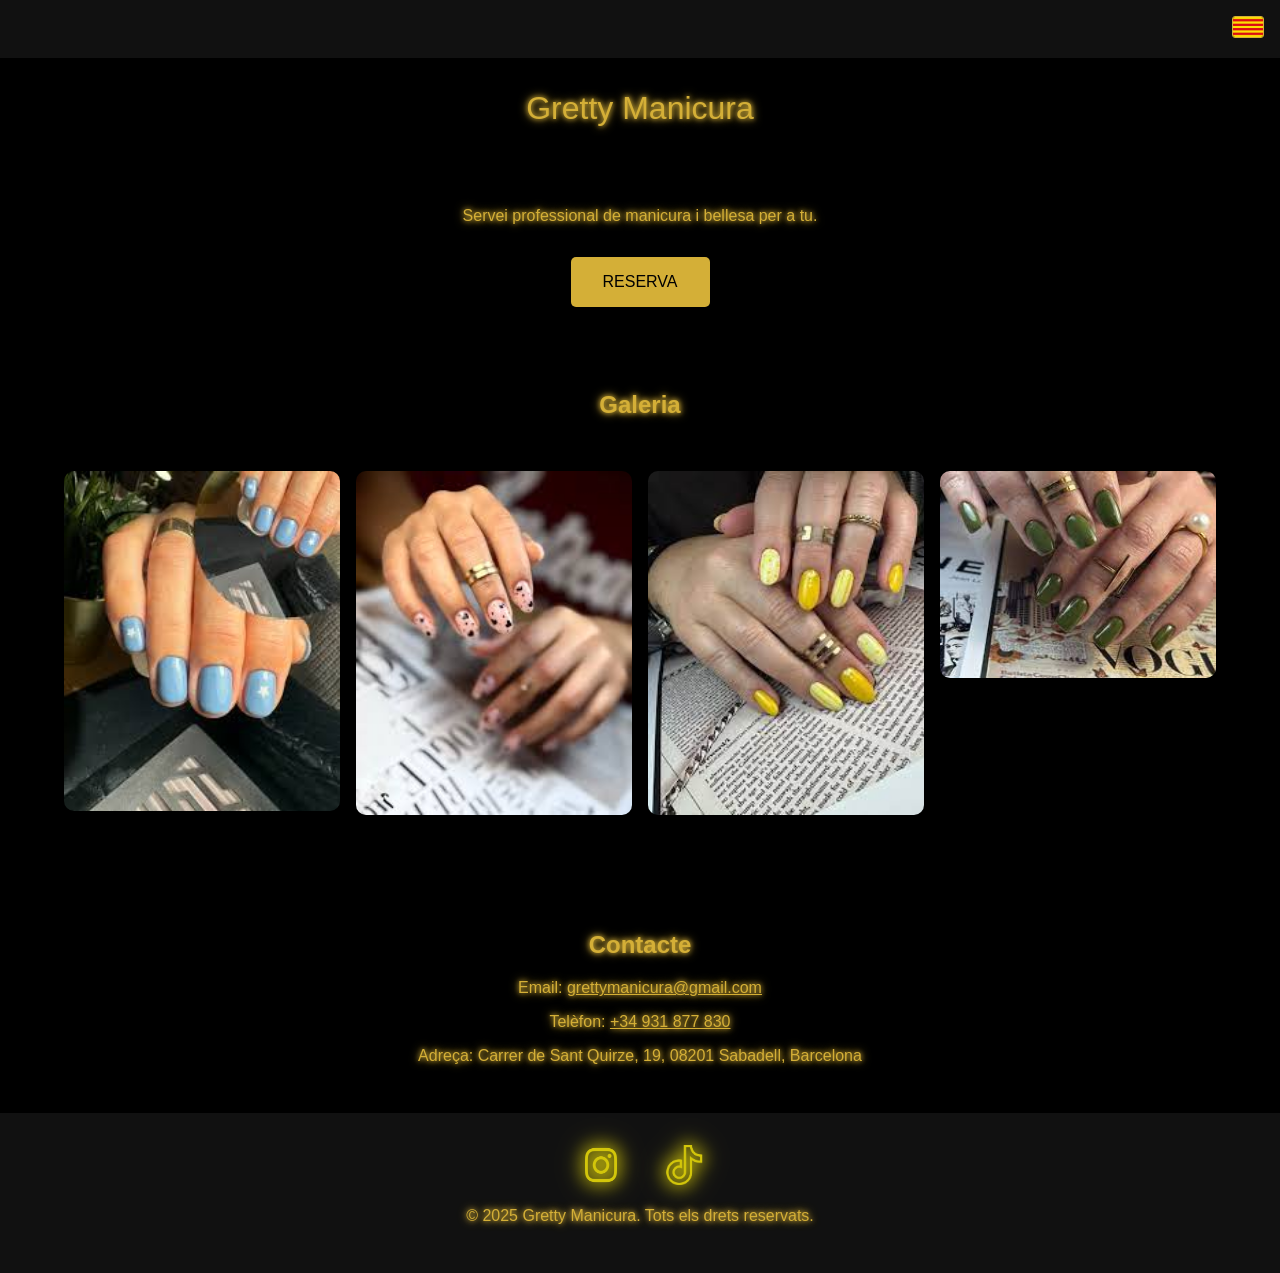
==== index.html @ 17878d83 "Update index.html" ====
<!DOCTYPE html>
<html lang="ca">
<head>
  <meta charset="UTF-8">
  <meta name="viewport" content="width=device-width, initial-scale=1.0">
  <title>Gretty Manicura</title>

  <meta property="og:title" content="Gretty Manicura">
  <meta property="og:description" content="Manicura profesional en Sabadell. Reserva tu cita online.">
  <meta property="og:image" content="https://grettymanicura.com/preview.jpg">
  <meta property="og:url" content="https://grettymanicura.com">
  <meta property="og:type" content="website">
  <meta property="og:image:type" content="image/jpg">
  <meta property="og:image:width" content="1200">
  <meta property="og:image:height" content="630">

  <meta name="twitter:card" content="summary_large_image">
  <meta name="twitter:title" content="Gretty Manicura">
  <meta name="twitter:description" content="Manicura profesional en Sabadell. Reserva tu cita online.">
  <meta name="twitter:image" content="https://grettymanicura.com/preview.jpg">

  <link rel="icon" type="image/png" href="favicon.png">
  <style>
    body {
      margin: 0;
      font-family: Arial, sans-serif;
      background-color: #000;
      color: #d4af37;
      text-shadow: 0 0 5px #d4af37, 0 0 10px #d4af37;
    }
    header {
      text-align: center;
      padding: 2rem;
      font-size: 2rem;
    }
    nav {
      display: flex;
      justify-content: flex-end;
      background-color: #111;
      padding: 1rem;
      position: relative;
    }
    .language-selector {
      position: relative;
      cursor: pointer;
    }
    .language-selector img {
      width: 30px;
      height: 20px;
      border: 1px solid #d4af37;
      border-radius: 3px;
    }
    .language-dropdown {
      display: none;
      position: absolute;
      top: 40px;
      right: 0;
      background-color: #222;
      border: 1px solid #d4af37;
      border-radius: 5px;
      z-index: 1000;
      padding: 0.5rem;
    }
    .language-dropdown img {
      width: 30px;
      height: 20px;
      margin: 0.2rem;
      cursor: pointer;
      border: 1px solid #d4af37;
      border-radius: 3px;
    }
    .section {
      text-align: center;
      padding: 2rem;
    }
    .btn {
      background-color: #d4af37;
      color: #000;
      border: none;
      padding: 1rem 2rem;
      font-size: 1rem;
      cursor: pointer;
      border-radius: 5px;
      margin-top: 1rem;
    }
    .gallery {
      display: grid;
      grid-template-columns: repeat(auto-fit, minmax(200px, 1fr));
      gap: 1rem;
      padding: 2rem;
    }
    .gallery img {
      width: 100%;
      border-radius: 10px;
    }
    footer {
      text-align: center;
      padding: 2rem;
      background-color: #111;
      color: #d4af37;
    }
    .socials a {
      margin: 0 1rem;
      text-decoration: none;
      font-size: 1.5rem;
    }

    .social-icon {
      width: 40px;
      height: 40px;
      filter:
        brightness(0) saturate(100%) invert(82%) sepia(53%) saturate(749%) hue-rotate(13deg) brightness(103%) contrast(92%);
      filter:drop-shadow(0 0 8px #d4af37) drop-shadow(0 0 10px #d4af37)
        brightness(0) saturate(70%) invert(68%) sepia(53%) saturate(749%) hue-rotate(13deg) brightness(103%) contrast(92%);
      transition: transform 0.2s;
    }
    .social-icon:hover {
      transform: scale(1.1);
    }
    .instagram-icon {
      width: 50px;
    }
  </style>
</head>
<body>
  <nav>
    <div class="language-selector" onclick="toggleDropdown()">
      <img src="cat.png" alt="Idioma">
      <div class="language-dropdown" id="dropdown">
        <img src="cat.png" alt="Català" onclick="setLanguage('ca')">
        <img src="https://flagcdn.com/w40/es.png" alt="Español" onclick="setLanguage('es')">
      </div>
    </div>
  </nav>

  <header id="title">Gretty Manicura</header>

  <section class="section">
    <p id="description">Servei professional de manicura i bellesa per a tu.</p>
    <button class="btn" id="bookButton" onclick="window.open('https://booksy.com/es-es/77517_gretty-manicura_salon-de-unas_49363_sabadell?hl=es-ES&gei=fT3AaNH7F_moxc8PpMDW6Ac&rwg_token=ACgRB3cQpDxxngiwhUIADlKmHCMiwlgmk4g17OBwSLMSFM_tgpriBc2vHq4og4N8RcekKIKPW1AYFT7N66kcR_R32OLjXhZCdw%3D%3D#ba_s=seo', '_blank')">RESERVA</button>
  </section>

  <section class="section">
    <h2 id="galleryTitle">Galeria</h2>
    <div class="gallery">
      <img src="foto1.png" alt="Foto 1">
      <img src="foto2.png" alt="Foto 2">
      <img src="foto3.png" alt="Foto 3">
      <img src="foto4.png" alt="Foto 4">
    </div>
  </section>

  <section class="section">
    <h2 id="contactTitle">Contacte</h2>
    <p>Email: <a href="mailto:grettymanicura@example.com" style="color:#d4af37">grettymanicura@gmail.com</a></p>
    <p id="phoneLabel">Telèfon: <a href="tel:+34931877830" style="color:#d4af37">+34 931 877 830</a></p>
    <p id="address">Adreça: Carrer de Sant Quirze, 19, 08201 Sabadell, Barcelona</p>
  </section>

  <footer>
    <div class="socials">
      <a href="https://www.instagram.com/grettymanicura" target="_blank">
        <img src="instagram-logo.png" alt="Instagram" class="social-icon instagram-icon">
      </a>
      <a href="https://www.tiktok.com/@grettymanicura2011" target="_blank">
        <img src="tiktok-logo.png" alt="TikTok" class="social-icon">
      </a>
    </div>
    <p>&copy; 2025 Gretty Manicura. Tots els drets reservats.</p>
  </footer>

  <script>
    function toggleDropdown() {
      const dropdown = document.getElementById('dropdown');
      dropdown.style.display = dropdown.style.display === 'block' ? 'none' : 'block';
    }

    function setLanguage(lang) {
      if (lang === 'es') {
        document.getElementById('title').innerText = 'Gretty Manicura';
        document.getElementById('description').innerText = 'Servicio profesional de manicura y belleza para ti.';
        document.getElementById('bookButton').innerText = 'RESERVA';
        document.getElementById('galleryTitle').innerText = 'Galería';
        document.getElementById('contactTitle').innerText = 'Contacto';
        document.getElementById('phoneLabel').innerHTML = 'Teléfono: <a href="tel:+34931877830" style="color:#d4af37">+34 931 877 830</a>';
        document.getElementById('address').innerText = 'Dirección: Carrer de Sant Quirze, 19, 08201 Sabadell, Barcelona';
      } else {
        document.getElementById('title').innerText = 'Gretty Manicura';
        document.getElementById('description').innerText = 'Servei professional de manicura i bellesa per a tu.';
        document.getElementById('bookButton').innerText = 'RESERVA';
        document.getElementById('galleryTitle').innerText = 'Galeria';
        document.getElementById('contactTitle').innerText = 'Contacte';
        document.getElementById('phoneLabel').innerHTML = 'Telèfon: <a href="tel:+34931877830" style="color:#d4af37">+34 931 877 830</a>';
        document.getElementById('address').innerText = 'Adreça: Carrer de Sant Quirze, 19, 08201 Sabadell, Barcelona';
      }

      document.getElementById('dropdown').style.display = 'none';
    }

    window.onclick = function(event) {
      if (!event.target.closest('.language-selector')) {
        document.getElementById('dropdown').style.display = 'none';
      }
    }
  </script>
</body>
</html>
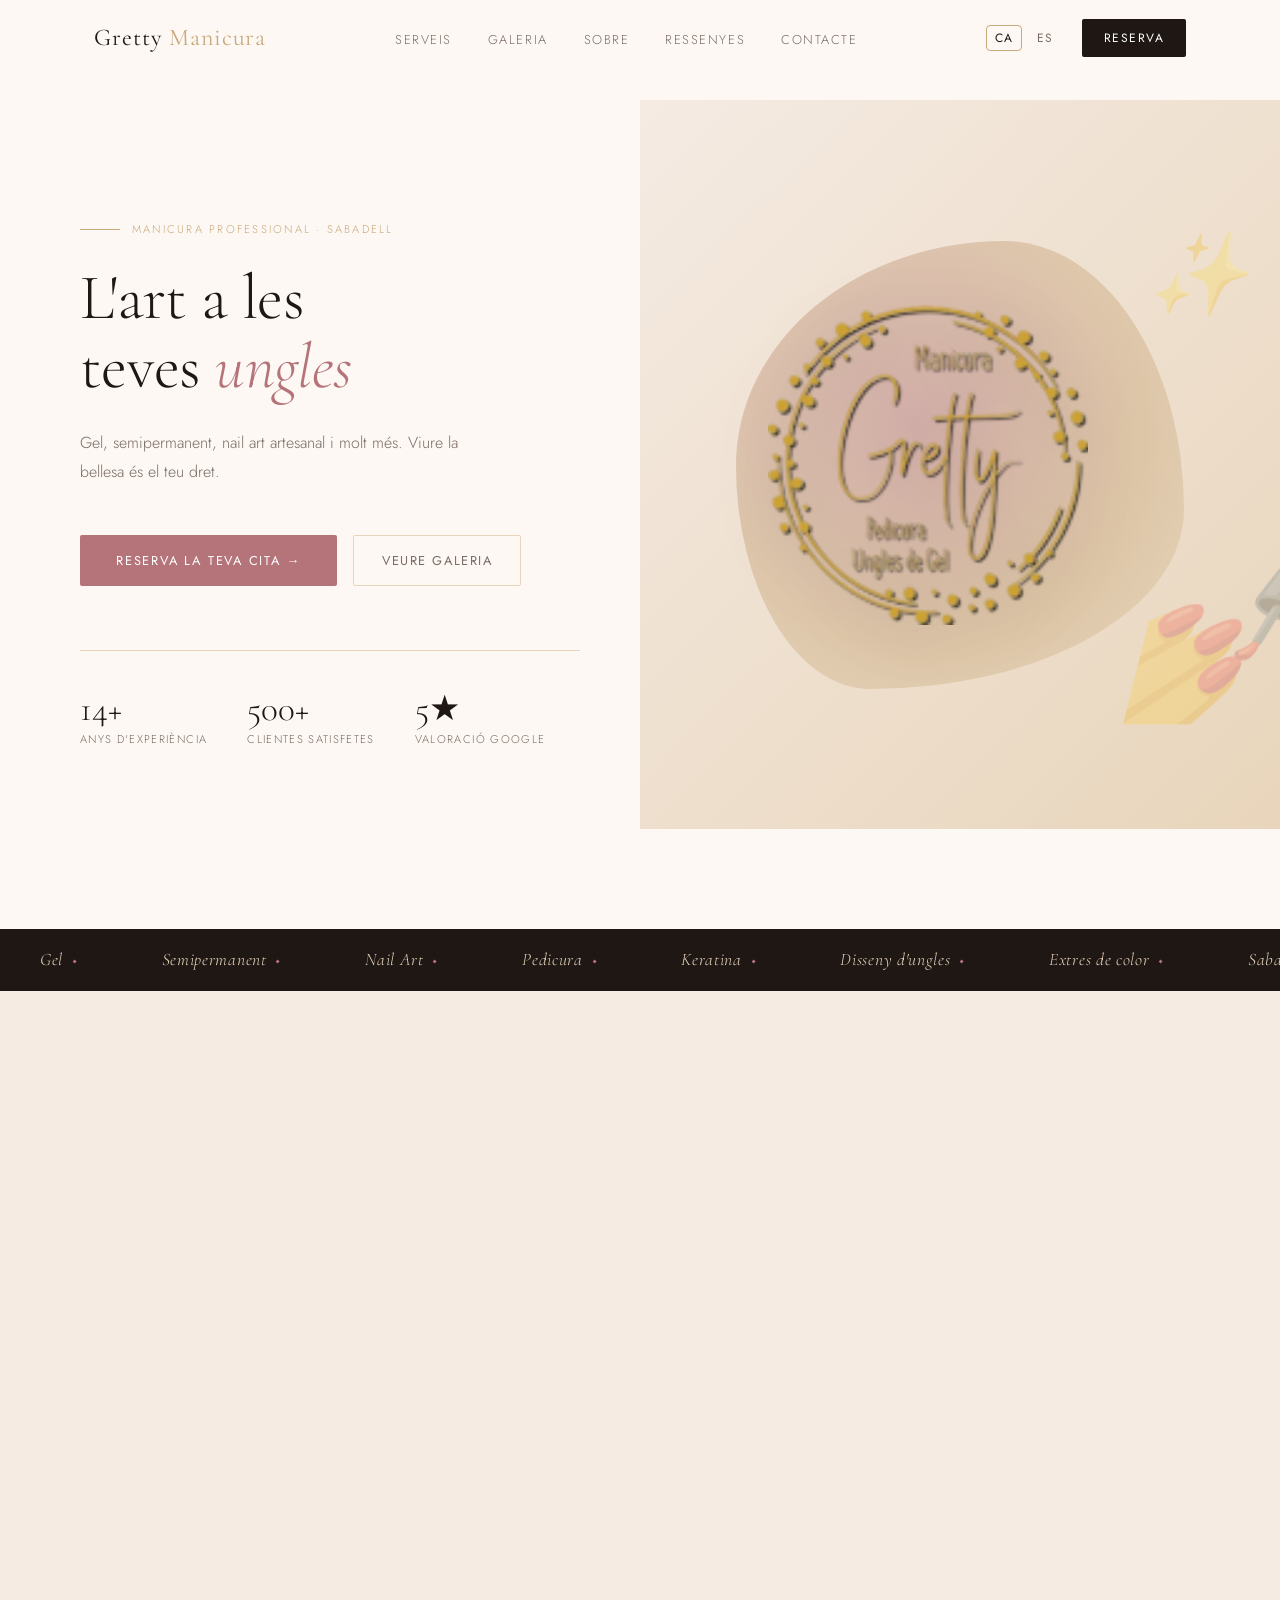
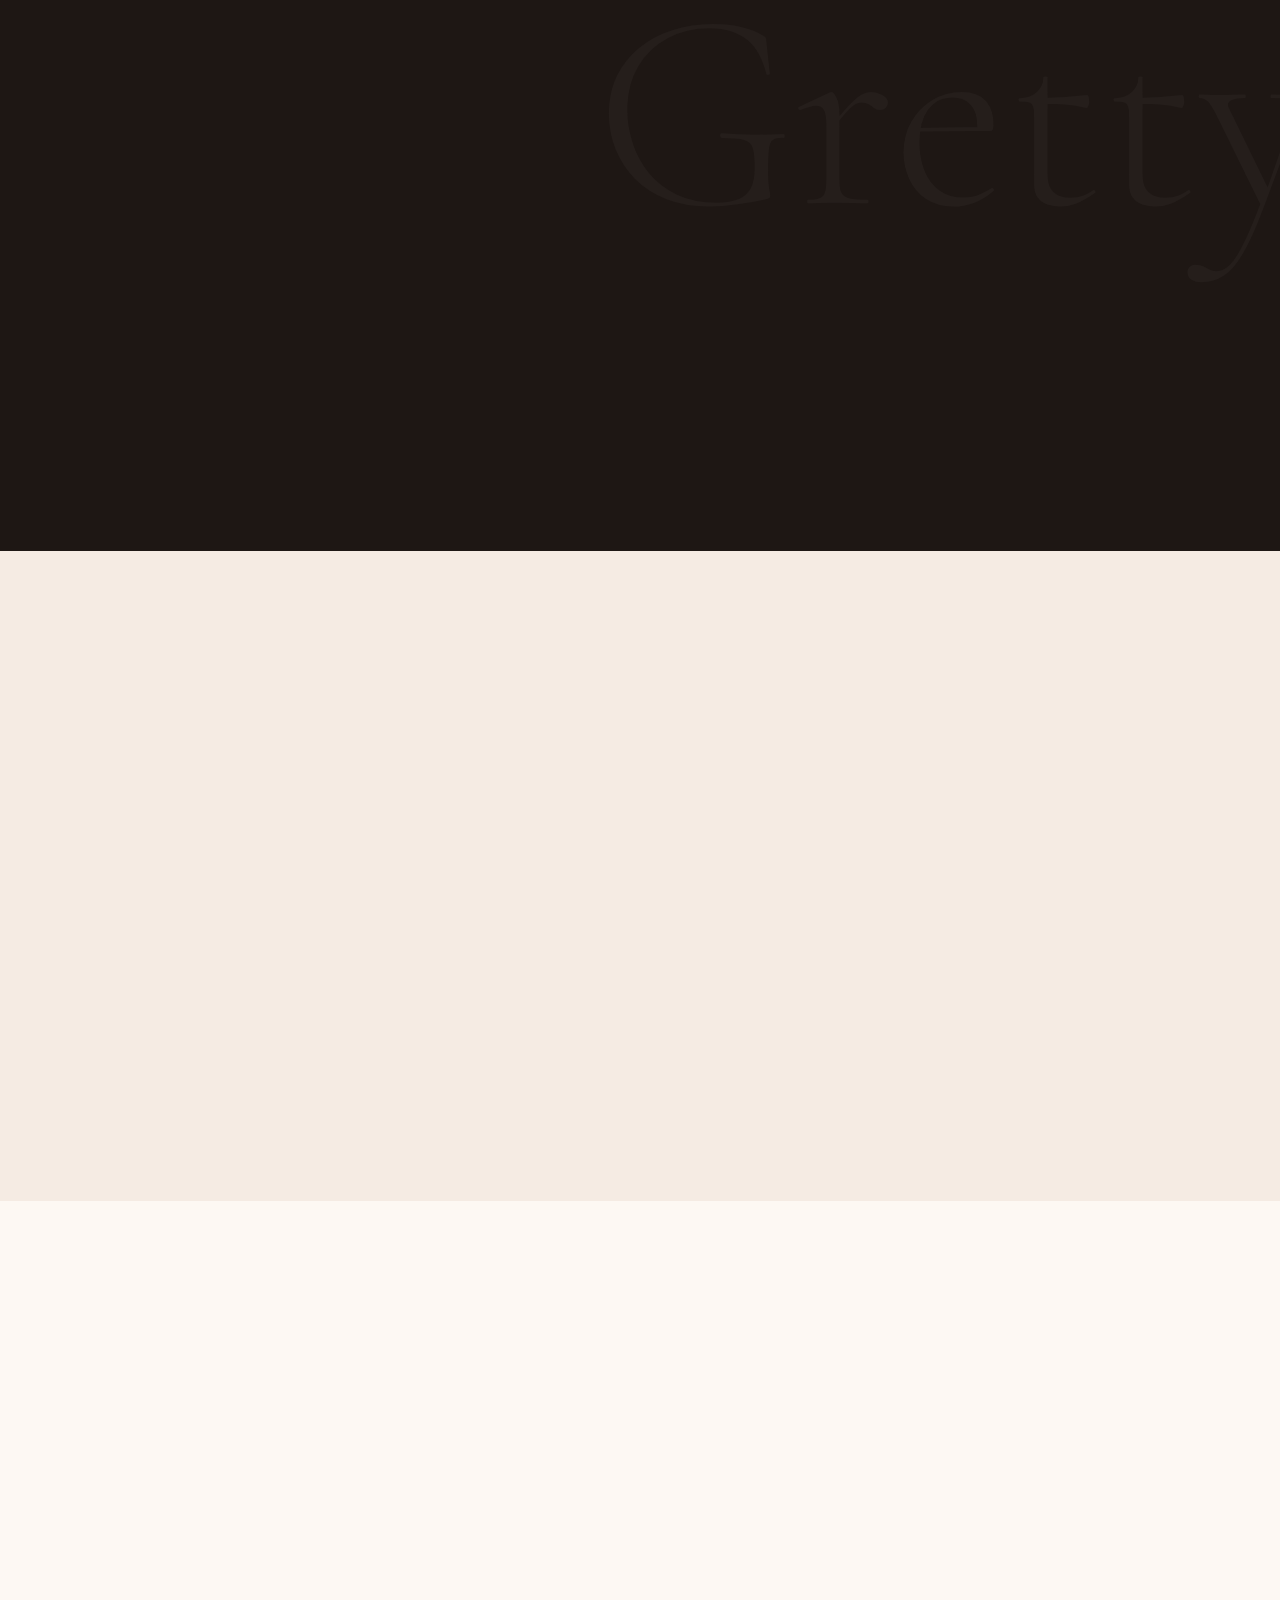
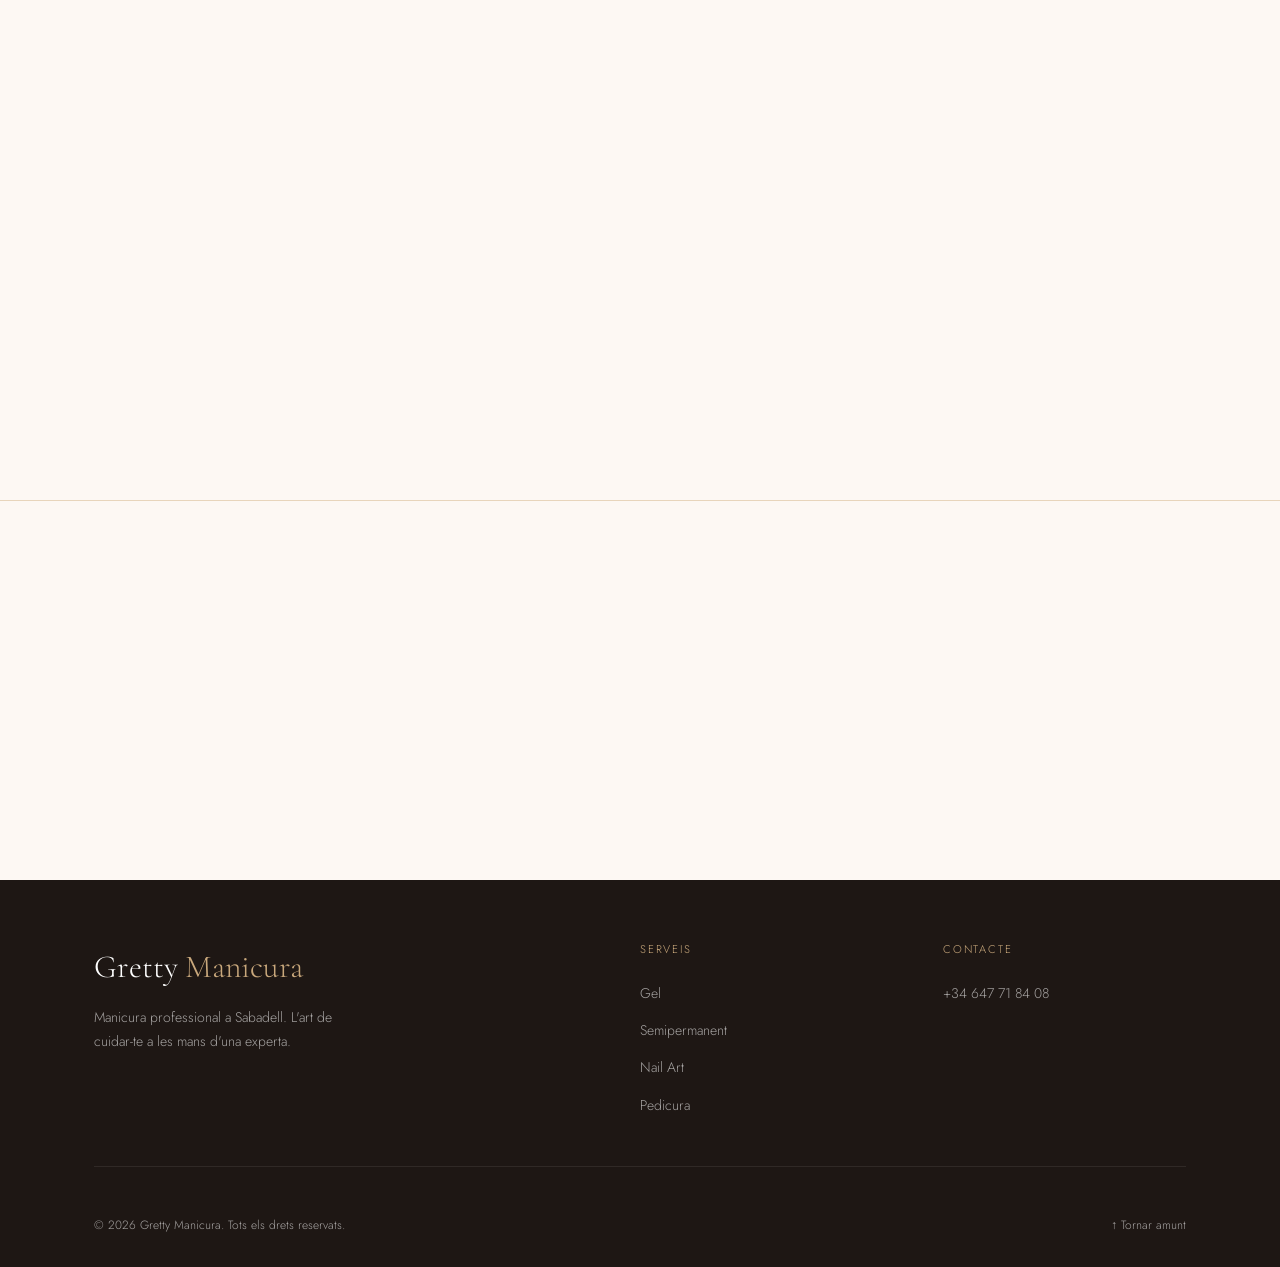
==== commit 8b38bc39: "Update index.html" ====
--- a/index.html
+++ b/index.html
@@ -1,207 +1,1326 @@
 <!DOCTYPE html>
 <html lang="ca">
 <head>
-  <meta charset="UTF-8">
-  <meta name="viewport" content="width=device-width, initial-scale=1.0">
-  <title>Gretty Manicura</title>
-
-  <meta property="og:title" content="Gretty Manicura">
-  <meta property="og:description" content="Manicura profesional en Sabadell. Reserva tu cita online.">
-  <meta property="og:image" content="https://grettymanicura.com/preview.jpg">
-  <meta property="og:url" content="https://grettymanicura.com">
-  <meta property="og:type" content="website">
-  <meta property="og:image:type" content="image/jpg">
-  <meta property="og:image:width" content="1200">
-  <meta property="og:image:height" content="630">
-
-  <meta name="twitter:card" content="summary_large_image">
-  <meta name="twitter:title" content="Gretty Manicura">
-  <meta name="twitter:description" content="Manicura profesional en Sabadell. Reserva tu cita online.">
-  <meta name="twitter:image" content="https://grettymanicura.com/preview.jpg">
-
-  <link rel="icon" type="image/png" href="favicon.png">
+  <meta charset="UTF-8" />
+  <meta name="viewport" content="width=device-width, initial-scale=1.0" />
+  <title>Gretty Manicura – Sabadell</title>
+
+  <meta name="description" content="Manicura professional a Sabadell. Gel, semipermanent, nail art i més. Reserva la teva cita online." />
+  <meta name="keywords" content="manicura, sabadell, gel, semipermanent, nail art, pedicura, ungles" />
+  <meta name="author" content="Gretty Manicura" />
+  <meta name="robots" content="index, follow" />
+
+  <meta property="og:title" content="Gretty Manicura – Sabadell" />
+  <meta property="og:description" content="Manicura professional a Sabadell. Reserva la teva cita online." />
+  <meta property="og:type" content="website" />
+  <meta property="og:url" content="https://grettymanicura.com" />
+  <meta property="og:image" content="https://grettymanicura.com/preview.jpg" />
+  <meta property="og:locale" content="ca_ES" />
+
+  <meta name="twitter:card" content="summary_large_image" />
+  <meta name="twitter:title" content="Gretty Manicura – Sabadell" />
+  <meta name="twitter:description" content="Manicura professional a Sabadell. Reserva la teva cita online." />
+  <meta name="twitter:image" content="https://grettymanicura.com/preview.jpg" />
+
+  <meta name="theme-color" content="#c9a87c" />
+
+  <link rel="icon" href="data:image/svg+xml,<svg xmlns='http://www.w3.org/2000/svg' viewBox='0 0 100 100'><text y='.9em' font-size='90'>💅</text></svg>" />
+
+  <link rel="preconnect" href="https://fonts.googleapis.com" />
+  <link rel="preconnect" href="https://fonts.gstatic.com" crossorigin />
+  <link href="https://fonts.googleapis.com/css2?family=Cormorant+Garamond:ital,wght@0,300;0,400;0,600;1,300;1,400&family=Jost:wght@300;400;500&display=swap" rel="stylesheet" />
+
   <style>
+    :root {
+      --cream:   #fdf8f3;
+      --blush:   #f5ebe3;
+      --rose:    #b5737a;
+      --rose-dk: #8d4f55;
+      --gold:    #c9a87c;
+      --gold-lt: #e8d5bb;
+      --ink:     #1e1714;
+      --muted:   #7a6b65;
+      --white:   #ffffff;
+
+      --ff-disp: 'Cormorant Garamond', Georgia, serif;
+      --ff-body: 'Jost', sans-serif;
+
+      --ease: cubic-bezier(.22,.68,0,1.2);
+      --trans: .45s var(--ease);
+    }
+
+    *, *::before, *::after { box-sizing: border-box; margin: 0; padding: 0; }
+    html { scroll-behavior: smooth; }
     body {
-      margin: 0;
-      font-family: Arial, sans-serif;
-      background-color: #000;
-      color: #d4af37;
-      text-shadow: 0 0 5px #d4af37, 0 0 10px #d4af37;
-    }
+      font-family: var(--ff-body);
+      background: var(--cream);
+      color: var(--ink);
+      font-weight: 300;
+      line-height: 1.7;
+      overflow-x: hidden;
+    }
+    img { display: block; max-width: 100%; }
+    a { text-decoration: none; color: inherit; }
+    ul { list-style: none; }
+
+    .container { max-width: 1140px; margin: 0 auto; padding: 0 24px; }
+    .sr-only { position: absolute; width: 1px; height: 1px; overflow: hidden; clip: rect(0,0,0,0); }
+
+    .reveal { opacity: 0; transform: translateY(32px); transition: opacity .7s ease, transform .7s ease; }
+    .reveal.visible { opacity: 1; transform: none; }
+
     header {
-      text-align: center;
-      padding: 2rem;
-      font-size: 2rem;
+      position: fixed; top: 0; left: 0; right: 0; z-index: 100;
+      padding: 18px 0;
+      transition: background .4s, box-shadow .4s;
+    }
+    header.scrolled {
+      background: rgba(253,248,243,.95);
+      backdrop-filter: blur(12px);
+      box-shadow: 0 1px 0 var(--gold-lt);
     }
     nav {
-      display: flex;
-      justify-content: flex-end;
-      background-color: #111;
-      padding: 1rem;
+      display: flex; align-items: center; justify-content: space-between;
+    }
+    .nav-logo {
+      font-family: var(--ff-disp);
+      font-size: 1.5rem;
+      font-weight: 400;
+      letter-spacing: .04em;
+      color: var(--ink);
+    }
+    .nav-logo span { color: var(--gold); }
+
+    .nav-links {
+      display: flex; gap: 36px; align-items: center;
+    }
+    .nav-links a {
+      font-size: .8rem;
+      letter-spacing: .12em;
+      text-transform: uppercase;
+      color: var(--muted);
       position: relative;
-    }
-    .language-selector {
+      transition: color .3s;
+    }
+    .nav-links a::after {
+      content: '';
+      position: absolute; bottom: -3px; left: 0; right: 0;
+      height: 1px; background: var(--gold);
+      transform: scaleX(0); transform-origin: left;
+      transition: transform .35s var(--ease);
+    }
+    .nav-links a:hover { color: var(--ink); }
+    .nav-links a:hover::after { transform: scaleX(1); }
+
+    .nav-right { display: flex; align-items: center; gap: 20px; }
+
+    .lang-switch {
+      display: flex; gap: 6px;
+    }
+    .lang-switch button {
+      background: none; border: 1px solid transparent;
+      border-radius: 4px; padding: 3px 8px;
+      font-family: var(--ff-body); font-size: .75rem; letter-spacing: .08em;
+      color: var(--muted); cursor: pointer; transition: all .3s;
+    }
+    .lang-switch button.active,
+    .lang-switch button:hover {
+      border-color: var(--gold); color: var(--ink);
+    }
+
+    .btn-nav {
+      background: var(--ink); color: var(--white);
+      border: none; border-radius: 2px;
+      padding: 10px 22px;
+      font-family: var(--ff-body); font-size: .75rem;
+      letter-spacing: .12em; text-transform: uppercase;
+      cursor: pointer; transition: background .3s, transform .2s;
+    }
+    .btn-nav:hover { background: var(--rose-dk); transform: translateY(-1px); }
+
+    .hamburger {
+      display: none; background: none; border: none; cursor: pointer;
+      flex-direction: column; gap: 5px; padding: 4px;
+    }
+    .hamburger span {
+      display: block; width: 22px; height: 1.5px;
+      background: var(--ink); transition: all .3s;
+    }
+    .hamburger.open span:nth-child(1) { transform: translateY(6.5px) rotate(45deg); }
+    .hamburger.open span:nth-child(2) { opacity: 0; }
+    .hamburger.open span:nth-child(3) { transform: translateY(-6.5px) rotate(-45deg); }
+
+    .mobile-menu {
+      display: none; position: fixed; inset: 0; top: 68px;
+      background: var(--cream); z-index: 99;
+      flex-direction: column; align-items: center; justify-content: center;
+      gap: 36px;
+    }
+    .mobile-menu.open { display: flex; }
+    .mobile-menu a {
+      font-family: var(--ff-disp); font-size: 2rem; font-weight: 400;
+      color: var(--ink); letter-spacing: .04em;
+    }
+    .mobile-menu .lang-switch { margin-top: 8px; }
+
+    #hero {
+      min-height: 100svh;
+      display: grid; grid-template-columns: 1fr 1fr;
+      position: relative; overflow: hidden;
+    }
+
+    .hero-left {
+      display: flex; flex-direction: column; justify-content: center;
+      padding: 120px 60px 80px 80px;
+      position: relative; z-index: 2;
+    }
+    .hero-tag {
+      font-size: .7rem; letter-spacing: .2em; text-transform: uppercase;
+      color: var(--gold); margin-bottom: 24px;
+      display: flex; align-items: center; gap: 12px;
+    }
+    .hero-tag::before {
+      content: ''; display: block;
+      width: 40px; height: 1px; background: var(--gold);
+    }
+    .hero-title {
+      font-family: var(--ff-disp);
+      font-size: clamp(3rem, 5vw, 5.5rem);
+      font-weight: 300; line-height: 1.08;
+      letter-spacing: -.01em;
+      color: var(--ink);
+      margin-bottom: 28px;
+    }
+    .hero-title em {
+      font-style: italic; color: var(--rose);
+    }
+    .hero-sub {
+      font-size: 1rem; color: var(--muted); max-width: 380px;
+      margin-bottom: 48px; line-height: 1.8;
+    }
+    .hero-actions { display: flex; gap: 16px; align-items: center; flex-wrap: wrap; }
+    .btn-primary {
+      display: inline-flex; align-items: center; gap: 10px;
+      background: var(--rose); color: var(--white);
+      border: none; border-radius: 2px;
+      padding: 16px 36px;
+      font-family: var(--ff-body); font-size: .8rem;
+      letter-spacing: .14em; text-transform: uppercase;
+      cursor: pointer; transition: background .3s, transform .2s, box-shadow .3s;
+    }
+    .btn-primary:hover {
+      background: var(--rose-dk);
+      transform: translateY(-2px);
+      box-shadow: 0 8px 24px rgba(181,115,122,.35);
+    }
+    .btn-ghost {
+      display: inline-flex; align-items: center; gap: 8px;
+      background: none; border: 1px solid var(--gold-lt);
+      border-radius: 2px; padding: 15px 28px;
+      font-family: var(--ff-body); font-size: .8rem;
+      letter-spacing: .12em; text-transform: uppercase;
+      color: var(--muted); cursor: pointer; transition: all .3s;
+    }
+    .btn-ghost:hover { border-color: var(--gold); color: var(--ink); }
+
+    .hero-stats {
+      display: flex; gap: 40px; margin-top: 64px;
+      padding-top: 40px; border-top: 1px solid var(--gold-lt);
+    }
+    .hero-stat-num {
+      font-family: var(--ff-disp); font-size: 2.2rem; font-weight: 300;
+      color: var(--ink); line-height: 1;
+    }
+    .hero-stat-lbl {
+      font-size: .7rem; letter-spacing: .12em; text-transform: uppercase;
+      color: var(--muted); margin-top: 4px;
+    }
+
+    .hero-right {
+      position: relative; overflow: hidden;
+    }
+    .hero-right::before {
+      content: ''; position: absolute; inset: 0;
+      background: linear-gradient(135deg, var(--blush) 0%, var(--gold-lt) 100%);
+      z-index: 0;
+    }
+    .hero-img-wrap {
+      position: absolute; inset: 0; z-index: 1;
+    }
+    .hero-img-wrap img {
+      width: 100%; height: 100%; object-fit: cover;
+      opacity: .85; mix-blend-mode: multiply;
+    }
+
+    .hero-blob {
+      position: absolute; z-index: 1;
+      width: 70%; aspect-ratio: 1;
+      top: 50%; left: 50%; transform: translate(-50%, -50%);
+      border-radius: 60% 40% 70% 30% / 50% 60% 40% 50%;
+      background: radial-gradient(ellipse at 40% 40%, var(--rose) 0%, var(--gold) 60%, var(--gold-lt) 100%);
+      opacity: .45;
+      animation: morphBlob 8s ease-in-out infinite alternate;
+    }
+    .hero-logo-wrap {
+  position: absolute;
+  z-index: 2;
+  top: 50%;
+  right: 15%;
+  transform: translateY(-50%);
+}
+
+.hero-logo {
+  width: 320px;
+  height: auto;
+  object-fit: contain;
+  animation: floatLogo 4s ease-in-out infinite;
+  filter: drop-shadow(0 10px 30px rgba(0,0,0,.15));
+}
+
+@keyframes floatLogo {
+  0%   { transform: translateY(0px); }
+  50%  { transform: translateY(-12px); }
+  100% { transform: translateY(0px); }
+}
+    @keyframes morphBlob {
+      to { border-radius: 40% 60% 30% 70% / 60% 40% 60% 40%; }
+    }
+
+    .hero-deco {
+      position: absolute; z-index: 2;
+      font-family: var(--ff-disp); font-style: italic;
+      color: rgba(255,255,255,.25);
+      pointer-events: none; user-select: none;
+    }
+    .hero-deco-1 { font-size: 9rem; bottom: 8%; right: -20px; font-weight: 300; }
+    .hero-deco-2 { font-size: 5rem; top: 15%; right: 5%; font-weight: 300; }
+
+    .marquee-section {
+      overflow: hidden;
+      background: var(--ink); color: var(--gold-lt);
+      padding: 16px 0;
+    }
+    .marquee-track {
+      display: flex; width: max-content;
+      animation: marqueeScroll 22s linear infinite;
+    }
+    .marquee-item {
+      padding: 0 40px;
+      font-family: var(--ff-disp); font-style: italic;
+      font-size: 1.1rem; letter-spacing: .04em;
+      white-space: nowrap;
+    }
+    .marquee-dot { color: var(--rose); margin: 0 4px; }
+    @keyframes marqueeScroll {
+      from { transform: translateX(0); }
+      to   { transform: translateX(-50%); }
+    }
+
+    section { padding: 100px 0; }
+    .section-tag {
+      font-size: .7rem; letter-spacing: .2em; text-transform: uppercase;
+      color: var(--gold); margin-bottom: 16px;
+      display: flex; align-items: center; gap: 12px;
+    }
+    .section-tag::before {
+      content: ''; display: block;
+      width: 30px; height: 1px; background: var(--gold);
+    }
+    .section-title {
+      font-family: var(--ff-disp);
+      font-size: clamp(2.2rem, 4vw, 3.4rem);
+      font-weight: 300; line-height: 1.15;
+      color: var(--ink); margin-bottom: 16px;
+    }
+    .section-title em { font-style: italic; color: var(--rose); }
+    .section-sub {
+      font-size: .95rem; color: var(--muted); max-width: 480px; line-height: 1.8;
+    }
+
+    #serveis { background: var(--blush); }
+    .services-header {
+      display: grid; grid-template-columns: 1fr 1fr;
+      gap: 40px; align-items: end; margin-bottom: 64px;
+    }
+    .services-grid {
+      display: grid; grid-template-columns: repeat(3, 1fr); gap: 2px;
+    }
+    .service-card {
+      background: var(--white);
+      padding: 44px 36px;
+      position: relative; overflow: hidden;
+      transition: transform .4s var(--ease);
+    }
+    .service-card::before {
+      content: '';
+      position: absolute; bottom: 0; left: 0; right: 0;
+      height: 3px;
+      background: linear-gradient(90deg, var(--rose), var(--gold));
+      transform: scaleX(0); transform-origin: left;
+      transition: transform .4s var(--ease);
+    }
+    .service-card:hover { transform: translateY(-6px); }
+    .service-card:hover::before { transform: scaleX(1); }
+    .service-icon {
+      font-size: 2rem; margin-bottom: 20px;
+    }
+    .service-name {
+      font-family: var(--ff-disp); font-size: 1.4rem; font-weight: 400;
+      color: var(--ink); margin-bottom: 10px;
+    }
+    .service-desc {
+      font-size: .85rem; color: var(--muted); line-height: 1.75;
+    }
+    .service-price {
+      margin-top: 20px;
+      font-family: var(--ff-disp); font-size: 1.1rem;
+      color: var(--rose);
+    }
+
+    #galeria { background: var(--cream); }
+    .gallery-header { margin-bottom: 56px; }
+    .gallery-grid {
+      display: grid;
+      grid-template-columns: repeat(4, 1fr);
+      grid-template-rows: 260px 260px;
+      gap: 6px;
+    }
+    .gallery-item {
+      overflow: hidden; position: relative;
+      cursor: pointer;
+    }
+    .gallery-item:nth-child(1) { grid-column: span 2; grid-row: span 2; }
+    .gallery-item:nth-child(4) { grid-column: span 2; }
+    .gallery-img-inner {
+      width: 100%; height: 100%;
+      background: var(--gold-lt);
+      overflow: hidden; position: relative;
+      transition: transform .5s var(--ease);
+    }
+    .gallery-item:hover .gallery-img-inner { transform: scale(1.04); }
+    .gallery-img-inner img {
+      width: 100%; height: 100%; object-fit: cover;
+      transition: opacity .4s;
+    }
+    .gallery-placeholder {
+      width: 100%; height: 100%;
+      display: flex; align-items: center; justify-content: center;
+    }
+    .gallery-placeholder-1 { background: linear-gradient(135deg,#e8c5c8,#f5e0d3); }
+    .gallery-placeholder-2 { background: linear-gradient(135deg,#d4b896,#e8d5bb); }
+    .gallery-placeholder-3 { background: linear-gradient(135deg,#c9a0a5,#dfc0c4); }
+    .gallery-placeholder-4 { background: linear-gradient(135deg,#b58a8e,#cca8ac); }
+    .gallery-placeholder-emoji { font-size: 3.5rem; opacity: .5; }
+    .gallery-overlay {
+      position: absolute; inset: 0;
+      background: rgba(30,23,20,.45);
+      display: flex; align-items: center; justify-content: center;
+      opacity: 0; transition: opacity .4s;
+    }
+    .gallery-item:hover .gallery-overlay { opacity: 1; }
+    .gallery-overlay-txt {
+      font-family: var(--ff-disp); font-style: italic;
+      font-size: 1.1rem; color: var(--white); letter-spacing: .04em;
+    }
+
+    #sobre {
+      background: var(--ink); color: var(--white);
+      overflow: hidden; position: relative;
+    }
+    #sobre::before {
+      content: 'Gretty';
+      position: absolute; right: -40px; top: 50%; transform: translateY(-50%);
+      font-family: var(--ff-disp); font-size: 22vw; font-weight: 300;
+      color: rgba(255,255,255,.03); pointer-events: none; line-height: 1;
+    }
+    .about-grid {
+      display: grid; grid-template-columns: 1fr 1fr;
+      gap: 80px; align-items: center;
+      position: relative; z-index: 1;
+    }
+    .about-img-wrap {
       position: relative;
-      cursor: pointer;
-    }
-    .language-selector img {
-      width: 30px;
-      height: 20px;
-      border: 1px solid #d4af37;
-      border-radius: 3px;
-    }
-    .language-dropdown {
-      display: none;
-      position: absolute;
-      top: 40px;
-      right: 0;
-      background-color: #222;
-      border: 1px solid #d4af37;
-      border-radius: 5px;
-      z-index: 1000;
-      padding: 0.5rem;
-    }
-    .language-dropdown img {
-      width: 30px;
-      height: 20px;
-      margin: 0.2rem;
-      cursor: pointer;
-      border: 1px solid #d4af37;
-      border-radius: 3px;
-    }
-    .section {
-      text-align: center;
-      padding: 2rem;
-    }
-    .btn {
-      background-color: #d4af37;
-      color: #000;
-      border: none;
-      padding: 1rem 2rem;
-      font-size: 1rem;
-      cursor: pointer;
-      border-radius: 5px;
-      margin-top: 1rem;
-    }
-    .gallery {
-      display: grid;
-      grid-template-columns: repeat(auto-fit, minmax(200px, 1fr));
-      gap: 1rem;
-      padding: 2rem;
-    }
-    .gallery img {
-      width: 100%;
-      border-radius: 10px;
-    }
+    }
+    .about-img-frame {
+      aspect-ratio: 3/4; overflow: hidden;
+      border-radius: 2px;
+      background: linear-gradient(135deg, var(--rose-dk), var(--gold));
+      display: flex; align-items: center; justify-content: center;
+    }
+    .about-img-frame img {
+      width: 100%; height: 100%; object-fit: cover; opacity: .85;
+    }
+    .about-badge {
+      position: absolute; bottom: -20px; right: -20px;
+      width: 110px; height: 110px;
+      background: var(--gold); border-radius: 50%;
+      display: flex; flex-direction: column;
+      align-items: center; justify-content: center;
+    }
+    .about-badge-num {
+      font-family: var(--ff-disp); font-size: 2rem;
+      font-weight: 300; color: var(--ink); line-height: 1;
+    }
+    .about-badge-txt {
+      font-size: .6rem; letter-spacing: .1em; text-transform: uppercase;
+      color: var(--ink); text-align: center; line-height: 1.3; margin-top: 2px;
+    }
+    .about-content { color: rgba(255,255,255,.85); }
+    .about-content .section-tag { color: var(--gold); }
+    .about-content .section-title { color: var(--white); }
+    .about-body { font-size: .95rem; line-height: 1.85; margin-bottom: 36px; }
+    .about-perks { display: flex; flex-direction: column; gap: 14px; }
+    .about-perk {
+      display: flex; align-items: center; gap: 14px;
+      font-size: .875rem;
+    }
+    .about-perk-icon {
+      width: 32px; height: 32px; border-radius: 50%;
+      background: rgba(201,168,124,.15); border: 1px solid var(--gold);
+      display: flex; align-items: center; justify-content: center;
+      font-size: .9rem; flex-shrink: 0;
+    }
+
+    #ressenyes { background: var(--blush); }
+    .reviews-header { margin-bottom: 56px; }
+    .reviews-grid {
+      display: grid; grid-template-columns: repeat(3, 1fr); gap: 24px;
+    }
+    .review-card {
+      background: var(--white); padding: 36px 32px;
+      border-radius: 2px;
+    }
+    .review-stars { color: var(--gold); font-size: 1rem; margin-bottom: 16px; }
+    .review-text {
+      font-family: var(--ff-disp); font-style: italic;
+      font-size: 1.1rem; line-height: 1.6; color: var(--ink);
+      margin-bottom: 20px;
+    }
+    .review-author {
+      font-size: .8rem; letter-spacing: .1em; text-transform: uppercase;
+      color: var(--muted);
+    }
+
+    #contacte { background: var(--cream); }
+    .contact-grid {
+      display: grid; grid-template-columns: 1fr 1fr;
+      gap: 80px;
+    }
+    .contact-info { display: flex; flex-direction: column; gap: 32px; }
+    .contact-detail {
+      display: flex; gap: 16px; align-items: flex-start;
+    }
+    .contact-detail-icon {
+      width: 44px; height: 44px; border-radius: 50%;
+      background: var(--blush); border: 1px solid var(--gold-lt);
+      display: flex; align-items: center; justify-content: center;
+      font-size: 1.1rem; flex-shrink: 0; margin-top: 2px;
+    }
+    .contact-detail-lbl {
+      font-size: .7rem; letter-spacing: .12em; text-transform: uppercase;
+      color: var(--gold); margin-bottom: 4px;
+    }
+    .contact-detail-val {
+      font-size: .95rem; color: var(--ink);
+    }
+    .contact-detail-val a:hover { color: var(--rose); }
+
+    .social-links { display: flex; gap: 14px; margin-top: 8px; }
+    .social-link {
+      display: flex; align-items: center; gap: 8px;
+      padding: 10px 20px;
+      border: 1px solid var(--gold-lt);
+      border-radius: 2px;
+      font-size: .75rem; letter-spacing: .1em; text-transform: uppercase;
+      color: var(--muted); transition: all .3s;
+    }
+    .social-link:hover { border-color: var(--rose); color: var(--rose); }
+
+    .booking-form {
+      background: var(--blush);
+      padding: 48px 44px; border-radius: 2px;
+    }
+    .form-title {
+      font-family: var(--ff-disp); font-size: 1.8rem;
+      font-weight: 300; color: var(--ink); margin-bottom: 28px;
+    }
+    .form-group { margin-bottom: 20px; }
+    .form-label {
+      display: block; font-size: .7rem;
+      letter-spacing: .12em; text-transform: uppercase;
+      color: var(--muted); margin-bottom: 8px;
+    }
+    .form-input, .form-select, .form-textarea {
+      width: 100%; padding: 13px 16px;
+      background: var(--white); border: 1px solid var(--gold-lt);
+      border-radius: 2px; font-family: var(--ff-body);
+      font-size: .9rem; color: var(--ink);
+      transition: border-color .3s, box-shadow .3s;
+      outline: none; appearance: none;
+    }
+    .form-input:focus, .form-select:focus, .form-textarea:focus {
+      border-color: var(--gold);
+      box-shadow: 0 0 0 3px rgba(201,168,124,.12);
+    }
+    .form-textarea { resize: vertical; min-height: 100px; }
+    .form-row { display: grid; grid-template-columns: 1fr 1fr; gap: 16px; }
+    .form-submit {
+      width: 100%; padding: 16px;
+      background: var(--rose); color: var(--white);
+      border: none; border-radius: 2px;
+      font-family: var(--ff-body); font-size: .8rem;
+      letter-spacing: .14em; text-transform: uppercase;
+      cursor: pointer; transition: background .3s, transform .2s;
+    }
+    .form-submit:hover { background: var(--rose-dk); transform: translateY(-2px); }
+    .form-note {
+      font-size: .75rem; color: var(--muted); margin-top: 12px; text-align: center;
+    }
+    .form-success {
+      display: none; text-align: center; padding: 32px;
+      font-family: var(--ff-disp); font-size: 1.3rem; color: var(--rose);
+    }
+
+    .map-section {
+      height: 380px; overflow: hidden;
+      border-top: 1px solid var(--gold-lt);
+    }
+    .map-section iframe {
+      width: 100%; height: 100%; border: none;
+      filter: grayscale(30%) contrast(1.05);
+    }
+
     footer {
-      text-align: center;
-      padding: 2rem;
-      background-color: #111;
-      color: #d4af37;
-    }
-    .socials a {
-      margin: 0 1rem;
-      text-decoration: none;
-      font-size: 1.5rem;
-    }
-
-    .social-icon {
-      width: 40px;
-      height: 40px;
-      filter:
-        brightness(0) saturate(100%) invert(82%) sepia(53%) saturate(749%) hue-rotate(13deg) brightness(103%) contrast(92%);
-      filter:drop-shadow(0 0 8px #d4af37) drop-shadow(0 0 10px #d4af37)
-        brightness(0) saturate(70%) invert(68%) sepia(53%) saturate(749%) hue-rotate(13deg) brightness(103%) contrast(92%);
-      transition: transform 0.2s;
-    }
-    .social-icon:hover {
-      transform: scale(1.1);
-    }
-    .instagram-icon {
-      width: 50px;
+      background: var(--ink); color: rgba(255,255,255,.6);
+      padding: 60px 0 32px;
+    }
+    .footer-top {
+      display: grid; grid-template-columns: 2fr 1fr 1fr;
+      gap: 60px; margin-bottom: 48px;
+      padding-bottom: 48px; border-bottom: 1px solid rgba(255,255,255,.08);
+    }
+    .footer-brand-name {
+      font-family: var(--ff-disp); font-size: 2rem;
+      color: var(--white); font-weight: 300; margin-bottom: 12px;
+    }
+    .footer-brand-name span { color: var(--gold); }
+    .footer-tagline { font-size: .875rem; line-height: 1.7; max-width: 280px; }
+    .footer-col-title {
+      font-size: .7rem; letter-spacing: .16em; text-transform: uppercase;
+      color: var(--gold); margin-bottom: 20px;
+    }
+    .footer-links { display: flex; flex-direction: column; gap: 10px; }
+    .footer-links a {
+      font-size: .875rem; transition: color .3s;
+    }
+    .footer-links a:hover { color: var(--white); }
+    .footer-bottom {
+      display: flex; justify-content: space-between; align-items: center;
+      font-size: .75rem;
+    }
+
+    .lightbox {
+      display: none; position: fixed; inset: 0; z-index: 200;
+      background: rgba(0,0,0,.92);
+      align-items: center; justify-content: center;
+    }
+    .lightbox.open { display: flex; }
+    .lightbox-img {
+      max-width: 90vw; max-height: 90vh;
+      object-fit: contain; border-radius: 2px;
+    }
+    .lightbox-close {
+      position: absolute; top: 20px; right: 28px;
+      background: none; border: none; color: white;
+      font-size: 2rem; cursor: pointer; transition: opacity .3s;
+    }
+    .lightbox-close:hover { opacity: .6; }
+
+    .toast {
+      position: fixed; bottom: 32px; left: 50%; transform: translateX(-50%) translateY(80px);
+      background: var(--ink); color: var(--white);
+      padding: 14px 28px; border-radius: 40px;
+      font-size: .85rem; letter-spacing: .04em;
+      transition: transform .4s var(--ease), opacity .4s;
+      opacity: 0; pointer-events: none; z-index: 300;
+    }
+    .toast.show { transform: translateX(-50%) translateY(0); opacity: 1; }
+
+    @media (max-width: 960px) {
+      #hero { grid-template-columns: 1fr; }
+      .hero-left { padding: 120px 32px 60px; }
+      .hero-right { display: none; }
+      .services-header { grid-template-columns: 1fr; }
+      .services-grid { grid-template-columns: 1fr 1fr; }
+      .about-grid { grid-template-columns: 1fr; }
+      .about-img-wrap { display: none; }
+      .reviews-grid { grid-template-columns: 1fr 1fr; }
+      .contact-grid { grid-template-columns: 1fr; }
+      .footer-top { grid-template-columns: 1fr 1fr; }
+      .gallery-grid {
+        grid-template-columns: 1fr 1fr;
+        grid-template-rows: auto;
+      }
+      .gallery-item:nth-child(1) { grid-column: 1; grid-row: 1; }
+      .gallery-item:nth-child(4) { grid-column: 1; }
+      .nav-links { display: none; }
+      .hamburger { display: flex; }
+      .btn-nav { display: none; }
+    }
+    @media (max-width: 600px) {
+      section { padding: 70px 0; }
+      .services-grid { grid-template-columns: 1fr; }
+      .reviews-grid { grid-template-columns: 1fr; }
+      .hero-stats { gap: 24px; }
+      .form-row { grid-template-columns: 1fr; }
+      .footer-top { grid-template-columns: 1fr; gap: 36px; }
+      .footer-bottom { flex-direction: column; gap: 12px; text-align: center; }
+      .gallery-grid { grid-template-columns: 1fr; grid-template-rows: auto; }
+      .gallery-item:nth-child(1),
+      .gallery-item:nth-child(4) { grid-column: 1; grid-row: auto; }
+      .gallery-img-inner { height: 240px; }
+      .booking-form { padding: 32px 24px; }
     }
   </style>
 </head>
 <body>
-  <nav>
-    <div class="language-selector" onclick="toggleDropdown()">
-      <img src="cat.png" alt="Idioma">
-      <div class="language-dropdown" id="dropdown">
-        <img src="cat.png" alt="Català" onclick="setLanguage('ca')">
-        <img src="https://flagcdn.com/w40/es.png" alt="Español" onclick="setLanguage('es')">
-      </div>
+
+<header id="site-header">
+  <div class="container">
+    <nav>
+      <a href="#hero" class="nav-logo">Gretty <span>Manicura</span></a>
+
+      <ul class="nav-links">
+        <li><a href="#serveis" data-i18n="nav.serveis">Serveis</a></li>
+        <li><a href="#galeria" data-i18n="nav.galeria">Galeria</a></li>
+        <li><a href="#sobre" data-i18n="nav.sobre">Sobre</a></li>
+        <li><a href="#ressenyes" data-i18n="nav.ressenyes">Ressenyes</a></li>
+        <li><a href="#contacte" data-i18n="nav.contacte">Contacte</a></li>
+      </ul>
+
+      <div class="nav-right">
+        <div class="lang-switch">
+          <button class="active" onclick="setLang('ca')">CA</button>
+          <button onclick="setLang('es')">ES</button>
+        </div>
+        <button class="btn-nav" onclick="scrollTo('#contacte')" data-i18n="nav.reserva">Reserva</button>
+        <button class="hamburger" id="ham" aria-label="Menú" onclick="toggleMenu()">
+          <span></span><span></span><span></span>
+        </button>
+      </div>
+    </nav>
+  </div>
+</header>
+
+<div class="mobile-menu" id="mobile-menu">
+  <a href="#serveis" onclick="toggleMenu()" data-i18n="nav.serveis">Serveis</a>
+  <a href="#galeria" onclick="toggleMenu()" data-i18n="nav.galeria">Galeria</a>
+  <a href="#sobre" onclick="toggleMenu()" data-i18n="nav.sobre">Sobre</a>
+  <a href="#ressenyes" onclick="toggleMenu()" data-i18n="nav.ressenyes">Ressenyes</a>
+  <a href="#contacte" onclick="toggleMenu()" data-i18n="nav.contacte">Contacte</a>
+  <div class="lang-switch">
+    <button class="active" onclick="setLang('ca')">CA</button>
+    <button onclick="setLang('es')">ES</button>
+  </div>
+</div>
+
+<section id="hero">
+  <div class="hero-left">
+    <p class="hero-tag" data-i18n="hero.tag">Manicura Professional · Sabadell</p>
+    <h1 class="hero-title" data-i18n-html="hero.title">
+      L'art a les<br>teves <em>ungles</em>
+    </h1>
+    <p class="hero-sub" data-i18n="hero.sub">
+      Gel, semipermanent, nail art artesanal i molt més. Viure la bellesa és el teu dret.
+    </p>
+    <div class="hero-actions">
+      <button class="btn-primary" onclick="document.querySelector('#contacte').scrollIntoView({behavior:'smooth'})" data-i18n="hero.cta">
+        Reserva la teva cita →
+      </button>
+      <button class="btn-ghost" onclick="document.querySelector('#galeria').scrollIntoView({behavior:'smooth'})" data-i18n="hero.gallery">
+        Veure galeria
+      </button>
     </div>
-  </nav>
-
-  <header id="title">Gretty Manicura</header>
-
-  <section class="section">
-    <p id="description">Servei professional de manicura i bellesa per a tu.</p>
-    <button class="btn" id="bookButton" onclick="window.open('https://booksy.com/es-es/77517_gretty-manicura_salon-de-unas_49363_sabadell?hl=es-ES&gei=fT3AaNH7F_moxc8PpMDW6Ac&rwg_token=ACgRB3cQpDxxngiwhUIADlKmHCMiwlgmk4g17OBwSLMSFM_tgpriBc2vHq4og4N8RcekKIKPW1AYFT7N66kcR_R32OLjXhZCdw%3D%3D#ba_s=seo', '_blank')">RESERVA</button>
-  </section>
-
-  <section class="section">
-    <h2 id="galleryTitle">Galeria</h2>
-    <div class="gallery">
-      <img src="foto1.png" alt="Foto 1">
-      <img src="foto2.png" alt="Foto 2">
-      <img src="foto3.png" alt="Foto 3">
-      <img src="foto4.png" alt="Foto 4">
+    <div class="hero-stats">
+      <div>
+        <div class="hero-stat-num">14+</div>
+        <div class="hero-stat-lbl" data-i18n="hero.stat1">Anys d'experiència</div>
+      </div>
+      <div>
+        <div class="hero-stat-num">500+</div>
+        <div class="hero-stat-lbl" data-i18n="hero.stat2">Clientes satisfetes</div>
+      </div>
+      <div>
+        <div class="hero-stat-num">5★</div>
+        <div class="hero-stat-lbl" data-i18n="hero.stat3">Valoració Google</div>
+      </div>
     </div>
-  </section>
-
-  <section class="section">
-    <h2 id="contactTitle">Contacte</h2>
-    <p>Email: <a href="mailto:grettymanicura@example.com" style="color:#d4af37">grettymanicura@gmail.com</a></p>
-    <p id="phoneLabel">Telèfon: <a href="tel:+34931877830" style="color:#d4af37">+34 931 877 830</a></p>
-    <p id="address">Adreça: Carrer de Sant Quirze, 19, 08201 Sabadell, Barcelona</p>
-  </section>
-
-  <footer>
-    <div class="socials">
-      <a href="https://www.instagram.com/grettymanicura" target="_blank">
-        <img src="instagram-logo.png" alt="Instagram" class="social-icon instagram-icon">
-      </a>
-      <a href="https://www.tiktok.com/@grettymanicura2011" target="_blank">
-        <img src="tiktok-logo.png" alt="TikTok" class="social-icon">
-      </a>
+  </div>
+  <div class="hero-right" aria-hidden="true">
+    <div class="hero-blob"></div>
+    <div class="hero-deco hero-deco-1">💅</div>
+    <div class="hero-deco hero-deco-2">✨</div>
+  </div>
+  <div class="hero-logo-wrap">
+  <img src="favicon.png" alt="Gretty Manicura logo" class="hero-logo">
+</div>
+</section>
+
+<div class="marquee-section" aria-hidden="true">
+  <div class="marquee-track" id="marquee-track">
+    <span class="marquee-item">Gel <span class="marquee-dot">◆</span></span>
+    <span class="marquee-item">Semipermanent <span class="marquee-dot">◆</span></span>
+    <span class="marquee-item">Nail Art <span class="marquee-dot">◆</span></span>
+    <span class="marquee-item">Pedicura <span class="marquee-dot">◆</span></span>
+    <span class="marquee-item">Keratina <span class="marquee-dot">◆</span></span>
+    <span class="marquee-item">Disseny d'ungles <span class="marquee-dot">◆</span></span>
+    <span class="marquee-item">Extres de color <span class="marquee-dot">◆</span></span>
+    <span class="marquee-item">Sabadell <span class="marquee-dot">◆</span></span>
+    <span class="marquee-item">Gel <span class="marquee-dot">◆</span></span>
+    <span class="marquee-item">Semipermanent <span class="marquee-dot">◆</span></span>
+    <span class="marquee-item">Nail Art <span class="marquee-dot">◆</span></span>
+    <span class="marquee-item">Pedicura <span class="marquee-dot">◆</span></span>
+    <span class="marquee-item">Keratina <span class="marquee-dot">◆</span></span>
+    <span class="marquee-item">Disseny d'ungles <span class="marquee-dot">◆</span></span>
+    <span class="marquee-item">Extres de color <span class="marquee-dot">◆</span></span>
+    <span class="marquee-item">Sabadell <span class="marquee-dot">◆</span></span>
+  </div>
+</div>
+
+<section id="serveis">
+  <div class="container">
+    <div class="services-header reveal">
+      <div>
+        <p class="section-tag" data-i18n="serveis.tag">Els nostres serveis</p>
+        <h2 class="section-title" data-i18n-html="serveis.title">Cura i <em>bellesa</em><br>per a tu</h2>
+      </div>
+      <p class="section-sub" data-i18n="serveis.sub">
+        Cada servei és únic, dissenyat per a tu. Treballem amb productes professionals de primera qualitat.
+      </p>
     </div>
-    <p>&copy; 2025 Gretty Manicura. Tots els drets reservats.</p>
-  </footer>
-
-  <script>
-    function toggleDropdown() {
-      const dropdown = document.getElementById('dropdown');
-      dropdown.style.display = dropdown.style.display === 'block' ? 'none' : 'block';
-    }
-
-    function setLanguage(lang) {
-      if (lang === 'es') {
-        document.getElementById('title').innerText = 'Gretty Manicura';
-        document.getElementById('description').innerText = 'Servicio profesional de manicura y belleza para ti.';
-        document.getElementById('bookButton').innerText = 'RESERVA';
-        document.getElementById('galleryTitle').innerText = 'Galería';
-        document.getElementById('contactTitle').innerText = 'Contacto';
-        document.getElementById('phoneLabel').innerHTML = 'Teléfono: <a href="tel:+34931877830" style="color:#d4af37">+34 931 877 830</a>';
-        document.getElementById('address').innerText = 'Dirección: Carrer de Sant Quirze, 19, 08201 Sabadell, Barcelona';
-      } else {
-        document.getElementById('title').innerText = 'Gretty Manicura';
-        document.getElementById('description').innerText = 'Servei professional de manicura i bellesa per a tu.';
-        document.getElementById('bookButton').innerText = 'RESERVA';
-        document.getElementById('galleryTitle').innerText = 'Galeria';
-        document.getElementById('contactTitle').innerText = 'Contacte';
-        document.getElementById('phoneLabel').innerHTML = 'Telèfon: <a href="tel:+34931877830" style="color:#d4af37">+34 931 877 830</a>';
-        document.getElementById('address').innerText = 'Adreça: Carrer de Sant Quirze, 19, 08201 Sabadell, Barcelona';
-      }
-
-      document.getElementById('dropdown').style.display = 'none';
-    }
-
-    window.onclick = function(event) {
-      if (!event.target.closest('.language-selector')) {
-        document.getElementById('dropdown').style.display = 'none';
-      }
-    }
-  </script>
+    <div class="services-grid">
+      <div class="service-card reveal">
+        <div class="service-icon">💅</div>
+        <h3 class="service-name" data-i18n="serveis.gel.nom">Gel</h3>
+        <p class="service-desc" data-i18n="serveis.gel.desc">Ungles de gel per a un acabat durador i natural. Inclou modelat, color i acabat brillant o mat.</p>
+      </div>
+      <div class="service-card reveal">
+        <div class="service-icon">✨</div>
+        <h3 class="service-name" data-i18n="serveis.semi.nom">Semipermanent</h3>
+        <p class="service-desc" data-i18n="serveis.semi.desc">Esmalt semipermanent de fins a 3 setmanes de duració. Sense llimes agressives, sense dany.</p>
+      </div>
+      <div class="service-card reveal">
+        <div class="service-icon">🎨</div>
+        <h3 class="service-name" data-i18n="serveis.art.nom">Nail Art</h3>
+        <p class="service-desc" data-i18n="serveis.art.desc">Dissenys artesanals: florals, geomètrics, ombré, cromats i tot el que imaginis. Art al dit.</p>
+
+      </div>
+      <div class="service-card reveal">
+        <div class="service-icon">🌸</div>
+        <h3 class="service-name" data-i18n="serveis.pedi.nom">Pedicura</h3>
+        <p class="service-desc" data-i18n="serveis.pedi.desc">Pedicura completa amb bany de peus, exfoliació, massatge i esmalt. El luxe que mereixes.</p>
+
+      </div>
+      <div class="service-card reveal">
+        <div class="service-icon">💎</div>
+        <h3 class="service-name" data-i18n="serveis.acril.nom">Acrílic</h3>
+        <p class="service-desc" data-i18n="serveis.acril.desc">Extensió d'ungles en acrílic per a qui vol llargada i resistència extra. Acabats impecables.</p>
+
+      </div>
+      <div class="service-card reveal">
+        <div class="service-icon">🪄</div>
+        <h3 class="service-name" data-i18n="serveis.retoc.nom">Retoc & Retirada</h3>
+        <p class="service-desc" data-i18n="serveis.retoc.desc">Retirada professional sense dany ni ressecament. Retoc de gel o semipermanent a bon preu.</p>
+
+      </div>
+    </div>
+  </div>
+</section>
+
+<section id="galeria">
+  <div class="container">
+    <div class="gallery-header reveal">
+      <p class="section-tag" data-i18n="galeria.tag">El nostre treball</p>
+      <h2 class="section-title" data-i18n-html="galeria.title">Cada ungle,<br>una <em>obra d'art</em></h2>
+    </div>
+    <div class="gallery-grid">
+      <div class="gallery-item reveal" onclick="openLightbox(this)">
+        <div class="gallery-img-inner">
+          <img src="foto1.png" alt="Nail art floral" loading="lazy"
+               onerror="this.parentNode.innerHTML='<div class=\'gallery-placeholder gallery-placeholder-1\'><span class=\'gallery-placeholder-emoji\'>💅</span></div>'" />
+        </div>
+        <div class="gallery-overlay"><span class="gallery-overlay-txt">Nail Art Floral</span></div>
+      </div>
+      <div class="gallery-item reveal" onclick="openLightbox(this)">
+        <div class="gallery-img-inner">
+          <img src="foto2.png" alt="Gel ombré" loading="lazy"
+               onerror="this.parentNode.innerHTML='<div class=\'gallery-placeholder gallery-placeholder-2\'><span class=\'gallery-placeholder-emoji\'>✨</span></div>'" />
+        </div>
+        <div class="gallery-overlay"><span class="gallery-overlay-txt">Gel Ombré</span></div>
+      </div>
+      <div class="gallery-item reveal" onclick="openLightbox(this)">
+        <div class="gallery-img-inner">
+          <img src="foto3.png" alt="Semipermanent" loading="lazy"
+               onerror="this.parentNode.innerHTML='<div class=\'gallery-placeholder gallery-placeholder-3\'><span class=\'gallery-placeholder-emoji\'>🌸</span></div>'" />
+        </div>
+        <div class="gallery-overlay"><span class="gallery-overlay-txt">Semipermanent</span></div>
+      </div>
+      <div class="gallery-item reveal" onclick="openLightbox(this)">
+        <div class="gallery-img-inner">
+          <img src="foto4.png" alt="Nail Art geomètric" loading="lazy"
+               onerror="this.parentNode.innerHTML='<div class=\'gallery-placeholder gallery-placeholder-4\'><span class=\'gallery-placeholder-emoji\'>💎</span></div>'" />
+        </div>
+        <div class="gallery-overlay"><span class="gallery-overlay-txt">Art Geomètric</span></div>
+      </div>
+    </div>
+  </div>
+</section>
+
+<div class="lightbox" id="lightbox" onclick="closeLightbox()">
+  <button class="lightbox-close" aria-label="Tancar">✕</button>
+  <img class="lightbox-img" id="lightbox-img" src="" alt="" />
+</div>
+
+<section id="sobre">
+  <div class="container">
+    <div class="about-grid">
+      <div class="about-img-wrap reveal">
+        <div class="about-img-frame">
+          <!-- Replace src with a photo of Gretty -->
+          <div style="width:100%;height:100%;display:flex;align-items:center;justify-content:center;font-size:8rem;opacity:.3;">💅</div>
+        </div>
+        <div class="about-badge">
+          <div class="about-badge-num">14</div>
+          <div class="about-badge-txt" data-i18n="sobre.badge">anys d'art</div>
+        </div>
+      </div>
+      <div class="about-content reveal">
+        <p class="section-tag" data-i18n="sobre.tag">Sobre mi</p>
+        <h2 class="section-title" data-i18n-html="sobre.title">Passió, precisió<br>i molt <em>amor</em></h2>
+        <p class="about-body" data-i18n="sobre.body">
+          Sóc la Gretty, manicurista professional amb més de 14 anys d'experiència. La meva missió és fer-te sentir especial des del primer moment: escolto el que vols, cuido cada detall i ofereixo resultats que t'enamoraran.<br><br>El meu estudi a Sabadell és un espai íntim on la bellesa i el benestar van de la mà.
+        </p>
+        <div class="about-perks">
+          <div class="about-perk">
+            <div class="about-perk-icon">🏆</div>
+            <span data-i18n="sobre.perk1">Productes professionals de primera qualitat</span>
+          </div>
+          <div class="about-perk">
+            <div class="about-perk-icon">🕐</div>
+            <span data-i18n="sobre.perk2">Puntualitat i respecte pel teu temps</span>
+          </div>
+          <div class="about-perk">
+            <div class="about-perk-icon">💛</div>
+            <span data-i18n="sobre.perk3">Tracte personalitzat i espai relaxant</span>
+          </div>
+        </div>
+      </div>
+    </div>
+  </div>
+</section>
+
+<section id="ressenyes">
+  <div class="container">
+    <div class="reviews-header reveal">
+      <p class="section-tag" data-i18n="ressenyes.tag">Ressenyes</p>
+      <h2 class="section-title" data-i18n-html="ressenyes.title">El que diuen<br>les <em>clientes</em></h2>
+    </div>
+    <div class="reviews-grid">
+      <div class="review-card reveal">
+        <div class="review-stars">★★★★★</div>
+        <p class="review-text" data-i18n="rev1.text">"La millor manicura que he tingut mai. L'atenció és increïble i les ungles duren setmanes perfectes."</p>
+        <p class="review-author">— Marta G.</p>
+      </div>
+      <div class="review-card reveal">
+        <div class="review-stars">★★★★★</div>
+        <p class="review-text" data-i18n="rev2.text">"Vaig demanar un nail art molt elaborat i va quedar perfecte. Una artista de veritat."</p>
+        <p class="review-author">— Laura P.</p>
+      </div>
+      <div class="review-card reveal">
+        <div class="review-stars">★★★★★</div>
+        <p class="review-text" data-i18n="rev3.text">"Fa anys que sóc clienta. Tracte excel·lent, puntual i sempre amb les últimes tendències."</p>
+        <p class="review-author">— Sonia R.</p>
+      </div>
+    </div>
+  </div>
+</section>
+
+<section id="contacte">
+  <div class="container">
+    <div class="contact-grid">
+      <div>
+        <p class="section-tag reveal" data-i18n="contacte.tag">Reserva & Contacte</p>
+        <h2 class="section-title reveal" data-i18n-html="contacte.title">Reserva la teva<br><em>cita avui</em></h2>
+        <div class="contact-info">
+          <div class="contact-detail reveal">
+            <div class="contact-detail-icon">📍</div>
+            <div>
+              <div class="contact-detail-lbl" data-i18n="contacte.adresa">Adreça</div>
+              <div class="contact-detail-val">Carrer de Sant Quirze, 19<br>08201 Sabadell, Barcelona</div>
+            </div>
+          </div>
+          <div class="contact-detail reveal">
+            <div class="contact-detail-icon">📞</div>
+            <div>
+              <div class="contact-detail-lbl" data-i18n="contacte.tel">Telèfon</div>
+              <div class="contact-detail-val"><a href="tel:+34647718408">+34 647 71 84 08</a></div>
+            </div>
+          </div>
+          <div class="contact-detail reveal">
+            <div class="contact-detail-icon">✉️</div>
+            <div>
+              <div class="contact-detail-lbl" data-i18n="contacte.email">Email</div>
+              <div class="contact-detail-val"><a href="mailto:grettymanicura@gmail.com">grettymanicura@gmail.com</a></div>
+            </div>
+          </div>
+          <div class="contact-detail reveal">
+            <div class="contact-detail-icon">🕐</div>
+            <div>
+              <div class="contact-detail-lbl" data-i18n="contacte.horari">Horari</div>
+              <div class="contact-detail-val" data-i18n="contacte.horari.val">Dilluns–Divendres: 9h – 19h<br>Dissabte: 9h – 15h</div>
+            </div>
+          </div>
+          <div class="reveal">
+            <div class="contact-detail-lbl" data-i18n="contacte.xarxes">Xarxes socials</div>
+            <div class="social-links" style="margin-top:12px">
+              <a class="social-link" href="https://www.instagram.com/grettymanicura" target="_blank" rel="noopener">
+                <svg width="14" height="14" viewBox="0 0 24 24" fill="currentColor"><path d="M12 2.163c3.204 0 3.584.012 4.85.07 3.252.148 4.771 1.691 4.919 4.919.058 1.265.069 1.645.069 4.849 0 3.205-.012 3.584-.069 4.849-.149 3.225-1.664 4.771-4.919 4.919-1.266.058-1.644.07-4.85.07-3.204 0-3.584-.012-4.849-.07-3.26-.149-4.771-1.699-4.919-4.92-.058-1.265-.07-1.644-.07-4.849 0-3.204.013-3.583.07-4.849.149-3.227 1.664-4.771 4.919-4.919 1.266-.057 1.645-.069 4.849-.069zm0-2.163c-3.259 0-3.667.014-4.947.072-4.358.2-6.78 2.618-6.98 6.98-.059 1.281-.073 1.689-.073 4.948 0 3.259.014 3.668.072 4.948.2 4.358 2.618 6.78 6.98 6.98 1.281.058 1.689.072 4.948.072 3.259 0 3.668-.014 4.948-.072 4.354-.2 6.782-2.618 6.979-6.98.059-1.28.073-1.689.073-4.948 0-3.259-.014-3.667-.072-4.947-.196-4.354-2.617-6.78-6.979-6.98-1.281-.059-1.69-.073-4.949-.073zm0 5.838c-3.403 0-6.162 2.759-6.162 6.162s2.759 6.163 6.162 6.163 6.162-2.759 6.162-6.163c0-3.403-2.759-6.162-6.162-6.162zm0 10.162c-2.209 0-4-1.79-4-4 0-2.209 1.791-4 4-4s4 1.791 4 4c0 2.21-1.791 4-4 4zm6.406-11.845c-.796 0-1.441.645-1.441 1.44s.645 1.44 1.441 1.44c.795 0 1.439-.645 1.439-1.44s-.644-1.44-1.439-1.44z"/></svg>
+                Instagram
+              </a>
+              <a class="social-link" href="https://www.tiktok.com/@grettymanicura2011" target="_blank" rel="noopener">
+                <svg width="14" height="14" viewBox="0 0 24 24" fill="currentColor"><path d="M19.59 6.69a4.83 4.83 0 01-3.77-4.25V2h-3.45v13.67a2.89 2.89 0 01-2.88 2.5 2.89 2.89 0 01-2.89-2.89 2.89 2.89 0 012.89-2.89c.28 0 .54.04.79.1V9.01a6.33 6.33 0 00-.79-.05 6.34 6.34 0 00-6.34 6.34 6.34 6.34 0 006.34 6.34 6.34 6.34 0 006.33-6.34V8.69a8.27 8.27 0 004.83 1.54V6.79a4.85 4.85 0 01-1.06-.1z"/></svg>
+                TikTok
+              </a>
+            </div>
+          </div>
+        </div>
+      </div>
+
+      <div class="booking-form reveal" id="booking-form-wrap">
+        <h3 class="form-title" data-i18n="form.title">Demana cita</h3>
+        <div id="form-success" class="form-success">
+          <span data-i18n="form.success">✓ Cita sol·licitada! Et contactarem aviat.</span>
+        </div>
+        <form id="booking-form" novalidate>
+          <div class="form-row">
+            <div class="form-group">
+              <label class="form-label" for="f-nom" data-i18n="form.nom">Nom</label>
+              <input class="form-input" id="f-nom" type="text" required autocomplete="given-name" />
+            </div>
+            <div class="form-group">
+              <label class="form-label" for="f-tel" data-i18n="form.tel">Telèfon</label>
+              <input class="form-input" id="f-tel" type="tel" required autocomplete="tel" />
+            </div>
+          </div>
+          <div class="form-group">
+            <label class="form-label" for="f-email">Email</label>
+            <input class="form-input" id="f-email" type="email" autocomplete="email" />
+          </div>
+          <div class="form-row">
+            <div class="form-group">
+              <label class="form-label" for="f-servei" data-i18n="form.servei">Servei</label>
+              <select class="form-select" id="f-servei" required>
+                <option value="" data-i18n="form.sel">— Selecciona —</option>
+                <option data-i18n="serveis.gel.nom">Gel</option>
+                <option data-i18n="serveis.semi.nom">Semipermanent</option>
+                <option data-i18n="serveis.art.nom">Nail Art</option>
+                <option data-i18n="serveis.pedi.nom">Pedicura</option>
+                <option data-i18n="serveis.acril.nom">Acrílic</option>
+                <option data-i18n="serveis.retoc.nom">Retoc & Retirada</option>
+              </select>
+            </div>
+            <div class="form-group">
+              <label class="form-label" for="f-data" data-i18n="form.data">Data preferida</label>
+              <input class="form-input" id="f-data" type="date" required />
+            </div>
+          </div>
+          <div class="form-group">
+            <label class="form-label" for="f-msg" data-i18n="form.msg">Comentaris</label>
+            <textarea class="form-textarea" id="f-msg" rows="3"></textarea>
+          </div>
+          <button class="form-submit" type="submit" data-i18n="form.submit">Enviar sol·licitud</button>
+          <p class="form-note" data-i18n="form.note">Et confirmarem la cita per telèfon o WhatsApp.</p>
+        </form>
+      </div>
+    </div>
+  </div>
+</section>
+
+<div class="map-section">
+  <iframe
+    src="https://www.google.com/maps/embed?pb=!1m18!1m12!1m3!1d2982.0!2d2.1065!3d41.5482!2m3!1f0!2f0!3f0!3m2!1i1024!2i768!4f13.1!3m3!1m2!1s0x12a4957a29fdccf3%3A0xd4b3890c0d15be79!2sCarrer%20de%20Sant%20Quirze%2C%2019%2C%2008201%20Sabadell!5e0!3m2!1sca!2ses!4v1700000000000!5m2!1sca!2ses"
+    loading="lazy"
+    referrerpolicy="no-referrer-when-downgrade"
+    title="Ubicació Gretty Manicura"
+    allowfullscreen>
+  </iframe>
+</div>
+
+<footer>
+  <div class="container">
+    <div class="footer-top">
+      <div>
+        <div class="footer-brand-name">Gretty <span>Manicura</span></div>
+        <p class="footer-tagline" data-i18n="footer.tagline">Manicura professional a Sabadell. L'art de cuidar-te a les mans d'una experta.</p>
+      </div>
+      <div>
+        <p class="footer-col-title" data-i18n="nav.serveis">Serveis</p>
+        <ul class="footer-links">
+          <li><a href="#serveis" data-i18n="serveis.gel.nom">Gel</a></li>
+          <li><a href="#serveis" data-i18n="serveis.semi.nom">Semipermanent</a></li>
+          <li><a href="#serveis" data-i18n="serveis.art.nom">Nail Art</a></li>
+          <li><a href="#serveis" data-i18n="serveis.pedi.nom">Pedicura</a></li>
+        </ul>
+      </div>
+      <div>
+        <p class="footer-col-title" data-i18n="contacte.tag">Contacte</p>
+        <ul class="footer-links">
+          <li><a href="tel:+34647718408">+34 647 71 84 08</a></li>
+        </ul>
+      </div>
+    </div>
+    <div class="footer-bottom">
+      <span>© <span id="year"></span> Gretty Manicura. <span data-i18n="footer.rights">Tots els drets reservats.</span></span>
+      <span><a href="#hero" data-i18n="footer.top">↑ Tornar amunt</a></span>
+    </div>
+  </div>
+</footer>
+
+<div class="toast" id="toast"></div>
+
+<script>
+const i18n = {
+  ca: {
+    'nav.serveis': 'Serveis',
+    'nav.galeria': 'Galeria',
+    'nav.sobre': 'Sobre',
+    'nav.ressenyes': 'Ressenyes',
+    'nav.contacte': 'Contacte',
+    'nav.reserva': 'Reserva',
+    'hero.tag': 'Manicura Professional · Sabadell',
+    'hero.title': 'L\'art a les<br>teves <em>ungles</em>',
+    'hero.sub': 'Gel, semipermanent, nail art artesanal i molt més. Viure la bellesa és el teu dret.',
+    'hero.cta': 'Reserva la teva cita →',
+    'hero.gallery': 'Veure galeria',
+    'hero.stat1': 'Anys d\'experiència',
+    'hero.stat2': 'Clientes satisfetes',
+    'hero.stat3': 'Valoració Google',
+    'serveis.tag': 'Els nostres serveis',
+    'serveis.title': 'Cura i <em>bellesa</em><br>per a tu',
+    'serveis.sub': 'Cada servei és únic, dissenyat per a tu. Treballem amb productes professionals de primera qualitat.',
+    'serveis.gel.nom': 'Gel',
+    'serveis.gel.desc': 'Ungles de gel per a un acabat durador i natural. Inclou modelat, color i acabat brillant o mat.',
+
+    'serveis.semi.nom': 'Semipermanent',
+    'serveis.semi.desc': 'Esmalt semipermanent de fins a 3 setmanes de duració. Sense llimes agressives, sense dany.',
+
+    'serveis.art.nom': 'Nail Art',
+    'serveis.art.desc': 'Dissenys artesanals: florals, geomètrics, ombré, cromats i tot el que imaginis. Art al dit.',
+
+    'serveis.pedi.nom': 'Pedicura',
+    'serveis.pedi.desc': 'Pedicura completa amb bany de peus, exfoliació, massatge i esmalt. El luxe que mereixes.',
+
+    'serveis.acril.nom': 'Acrílic',
+    'serveis.acril.desc': 'Extensió d\'ungles en acrílic per a qui vol llargada i resistència extra. Acabats impecables.',
+
+    'serveis.retoc.nom': 'Retoc & Retirada',
+    'serveis.retoc.desc': 'Retirada professional sense dany ni ressecament. Retoc de gel o semipermanent a bon preu.',
+
+    'galeria.tag': 'El nostre treball',
+    'galeria.title': 'Cada ungle,<br>una <em>obra d\'art</em>',
+    'sobre.tag': 'Sobre mi',
+    'sobre.title': 'Passió, precisió<br>i molt <em>amor</em>',
+    'sobre.badge': 'anys d\'art',
+    'sobre.body': 'Sóc la Gretty, manicurista professional amb més de 14 anys d\'experiència. La meva missió és fer-te sentir especial des del primer moment: escolto el que vols, cuido cada detall i ofereixo resultats que t\'enamoraran.<br><br>El meu estudi a Sabadell és un espai íntim on la bellesa i el benestar van de la mà.',
+    'sobre.perk1': 'Productes professionals de primera qualitat',
+    'sobre.perk2': 'Puntualitat i respecte pel teu temps',
+    'sobre.perk3': 'Tracte personalitzat i espai relaxant',
+    'ressenyes.tag': 'Ressenyes',
+    'ressenyes.title': 'El que diuen<br>les <em>clientes</em>',
+    'rev1.text': '"La millor manicura que he tingut mai. L\'atenció és increïble i les ungles duren setmanes perfectes."',
+    'rev2.text': '"Vaig demanar un nail art molt elaborat i va quedar perfecte. Una artista de veritat."',
+    'rev3.text': '"Fa anys que sóc clienta. Tracte excel·lent, puntual i sempre amb les últimes tendències."',
+    'contacte.tag': 'Reserva & Contacte',
+    'contacte.title': 'Reserva la teva<br><em>cita avui</em>',
+    'contacte.adresa': 'Adreça',
+    'contacte.tel': 'Telèfon',
+    'contacte.email': 'Email',
+    'contacte.horari': 'Horari',
+    'contacte.horari.val': 'Dilluns–Divendres: 9h – 19h<br>Dissabte: 9h – 15h',
+    'contacte.xarxes': 'Xarxes socials',
+    'form.title': 'Demana cita',
+    'form.nom': 'Nom',
+    'form.tel': 'Telèfon',
+    'form.servei': 'Servei',
+    'form.sel': '— Selecciona —',
+    'form.data': 'Data preferida',
+    'form.msg': 'Comentaris',
+    'form.submit': 'Enviar sol·licitud',
+    'form.note': 'Et confirmarem la cita per telèfon o WhatsApp.',
+    'form.success': '✓ Cita sol·licitada! Et contactarem aviat.',
+    'footer.tagline': 'Manicura professional a Sabadell. L\'art de cuidar-te a les mans d\'una experta.',
+    'footer.rights': 'Tots els drets reservats.',
+    'footer.top': '↑ Tornar amunt',
+  },
+  es: {
+    'nav.serveis': 'Servicios',
+    'nav.galeria': 'Galería',
+    'nav.sobre': 'Sobre mí',
+    'nav.ressenyes': 'Reseñas',
+    'nav.contacte': 'Contacto',
+    'nav.reserva': 'Reserva',
+    'hero.tag': 'Manicura Profesional · Sabadell',
+    'hero.title': 'El arte en<br>tus <em>uñas</em>',
+    'hero.sub': 'Gel, semipermanente, nail art artesanal y mucho más. Vivir la belleza es tu derecho.',
+    'hero.cta': 'Reserva tu cita →',
+    'hero.gallery': 'Ver galería',
+    'hero.stat1': 'Años de experiencia',
+    'hero.stat2': 'Clientes satisfechas',
+    'hero.stat3': 'Valoración Google',
+    'serveis.tag': 'Nuestros servicios',
+    'serveis.title': 'Cuidado y <em>belleza</em><br>para ti',
+    'serveis.sub': 'Cada servicio es único, diseñado para ti. Trabajamos con productos profesionales de primera calidad.',
+    'serveis.gel.nom': 'Gel',
+    'serveis.gel.desc': 'Uñas de gel para un acabado duradero y natural. Incluye moldeado, color y acabado brillante o mate.',
+    'serveis.semi.nom': 'Semipermanente',
+    'serveis.semi.desc': 'Esmalte semipermanente de hasta 3 semanas de duración. Sin limas agresivas, sin daño.',
+    'serveis.art.nom': 'Nail Art',
+    'serveis.art.desc': 'Diseños artesanales: florales, geométricos, ombré, cromados y todo lo que imagines. Arte en el dedo.',
+    'serveis.pedi.nom': 'Pedicura',
+    'serveis.pedi.desc': 'Pedicura completa con baño de pies, exfoliación, masaje y esmalte. El lujo que mereces.',
+    'serveis.acril.nom': 'Acrílico',
+    'serveis.acril.desc': 'Extensión de uñas en acrílico para quien quiere longitud y resistencia extra. Acabados impecables.',
+    'serveis.retoc.nom': 'Retoque & Retirada',
+    'serveis.retoc.desc': 'Retirada profesional sin daño ni resequedad. Retoque de gel o semipermanente a buen precio.',
+    'galeria.tag': 'Nuestro trabajo',
+    'galeria.title': 'Cada uña,<br>una <em>obra de arte</em>',
+    'sobre.tag': 'Sobre mí',
+    'sobre.title': 'Pasión, precisión<br>y mucho <em>amor</em>',
+    'sobre.badge': 'años de arte',
+    'sobre.body': 'Soy Gretty, manicurista profesional con más de 14 años de experiencia. Mi misión es hacerte sentir especial desde el primer momento: escucho lo que quieres, cuido cada detalle y ofrezco resultados que te enamorarán.<br><br>Mi estudio en Sabadell es un espacio íntimo donde la belleza y el bienestar van de la mano.',
+    'sobre.perk1': 'Productos profesionales de primera calidad',
+    'sobre.perk2': 'Puntualidad y respeto por tu tiempo',
+    'sobre.perk3': 'Trato personalizado y espacio relajante',
+    'ressenyes.tag': 'Reseñas',
+    'ressenyes.title': 'Lo que dicen<br>las <em>clientes</em>',
+    'rev1.text': '"La mejor manicura que he tenido nunca. La atención es increíble y las uñas duran semanas perfectas."',
+    'rev2.text': '"Pedí un nail art muy elaborado y quedó perfecto. Una artista de verdad."',
+    'rev3.text': '"Llevo años siendo clienta. Trato excelente, puntual y siempre con las últimas tendencias."',
+    'contacte.tag': 'Reserva & Contacto',
+    'contacte.title': 'Reserva tu<br><em>cita hoy</em>',
+    'contacte.adresa': 'Dirección',
+    'contacte.tel': 'Teléfono',
+    'contacte.email': 'Email',
+    'contacte.horari': 'Horario',
+    'contacte.horari.val': 'Lunes–Viernes: 9h – 19h<br>Sábado: 9h – 15h',
+    'contacte.xarxes': 'Redes sociales',
+    'form.title': 'Pedir cita',
+    'form.nom': 'Nombre',
+    'form.tel': 'Teléfono',
+    'form.servei': 'Servicio',
+    'form.sel': '— Selecciona —',
+    'form.data': 'Fecha preferida',
+    'form.msg': 'Comentarios',
+    'form.submit': 'Enviar solicitud',
+    'form.note': 'Te confirmaremos la cita por teléfono o WhatsApp.',
+    'form.success': '✓ ¡Cita solicitada! Te contactaremos pronto.',
+    'footer.tagline': 'Manicura profesional en Sabadell. El arte de cuidarte en manos de una experta.',
+    'footer.rights': 'Todos los derechos reservados.',
+    'footer.top': '↑ Volver arriba',
+  }
+};
+
+let currentLang = 'ca';
+
+function setLang(lang) {
+  currentLang = lang;
+  document.documentElement.lang = lang;
+  document.querySelectorAll('.lang-switch button').forEach(b => {
+    b.classList.toggle('active', b.textContent.trim().toLowerCase() === lang);
+  });
+  document.querySelectorAll('[data-i18n]').forEach(el => {
+    const key = el.dataset.i18n;
+    if (i18n[lang][key]) el.textContent = i18n[lang][key];
+  });
+  document.querySelectorAll('[data-i18n-html]').forEach(el => {
+    const key = el.dataset.i18nHtml;
+    if (i18n[lang][key]) el.innerHTML = i18n[lang][key];
+  });
+  document.querySelectorAll('select option[data-i18n]').forEach(opt => {
+    const key = opt.dataset.i18n;
+    if (i18n[lang][key]) opt.textContent = i18n[lang][key];
+  });
+}
+
+const header = document.getElementById('site-header');
+window.addEventListener('scroll', () => {
+  header.classList.toggle('scrolled', window.scrollY > 50);
+}, { passive: true });
+
+const revealObserver = new IntersectionObserver((entries) => {
+  entries.forEach((e, i) => {
+    if (e.isIntersecting) {
+      setTimeout(() => e.target.classList.add('visible'), i * 60);
+    }
+  });
+}, { threshold: 0.12 });
+document.querySelectorAll('.reveal').forEach(el => revealObserver.observe(el));
+
+function toggleMenu() {
+  const ham = document.getElementById('ham');
+  const menu = document.getElementById('mobile-menu');
+  ham.classList.toggle('open');
+  menu.classList.toggle('open');
+  document.body.style.overflow = menu.classList.contains('open') ? 'hidden' : '';
+}
+
+function openLightbox(item) {
+  const img = item.querySelector('img');
+  if (!img) return;
+  document.getElementById('lightbox-img').src = img.src;
+  document.getElementById('lightbox-img').alt = img.alt;
+  document.getElementById('lightbox').classList.add('open');
+  document.body.style.overflow = 'hidden';
+}
+function closeLightbox() {
+  document.getElementById('lightbox').classList.remove('open');
+  document.body.style.overflow = '';
+}
+document.addEventListener('keydown', e => { if (e.key === 'Escape') closeLightbox(); });
+
+document.getElementById('booking-form').addEventListener('submit', function(e) {
+  e.preventDefault();
+  const nom = document.getElementById('f-nom').value.trim();
+  const tel = document.getElementById('f-tel').value.trim();
+  const servei = document.getElementById('f-servei').value;
+  if (!nom || !tel || !servei) {
+    showToast(currentLang === 'ca' ? 'Omple els camps obligatoris.' : 'Rellena los campos obligatorios.');
+    return;
+  }
+
+  this.style.display = 'none';
+  document.getElementById('form-success').style.display = 'block';
+  showToast(currentLang === 'ca' ? '✓ Sol·licitud enviada!' : '✓ ¡Solicitud enviada!');
+});
+
+function showToast(msg) {
+  const toast = document.getElementById('toast');
+  toast.textContent = msg;
+  toast.classList.add('show');
+  setTimeout(() => toast.classList.remove('show'), 3000);
+}
+
+document.getElementById('year').textContent = new Date().getFullYear();
+
+const dateInput = document.getElementById('f-data');
+if (dateInput) {
+  const today = new Date().toISOString().split('T')[0];
+  dateInput.min = today;
+}
+
+function scrollTo(sel) {
+  document.querySelector(sel)?.scrollIntoView({ behavior: 'smooth' });
+}
+</script>
 </body>
-</html>
+</html>
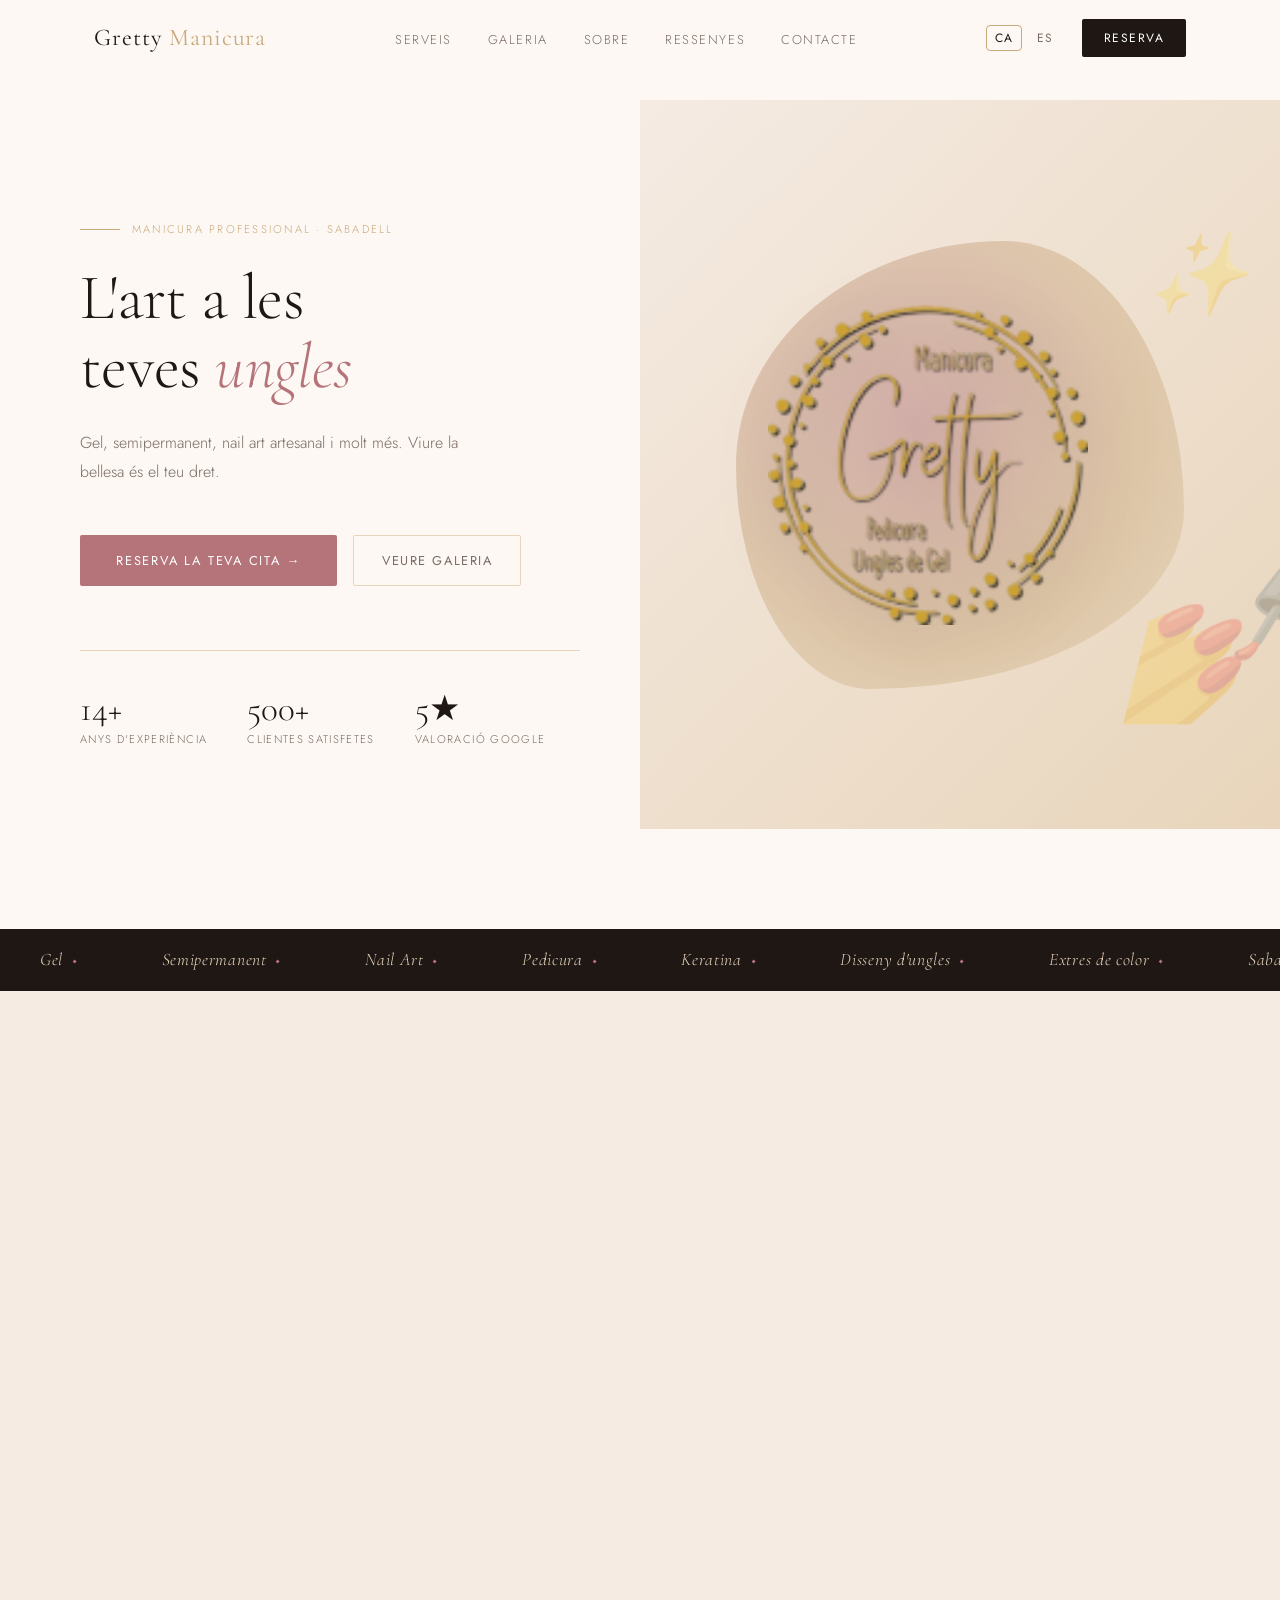
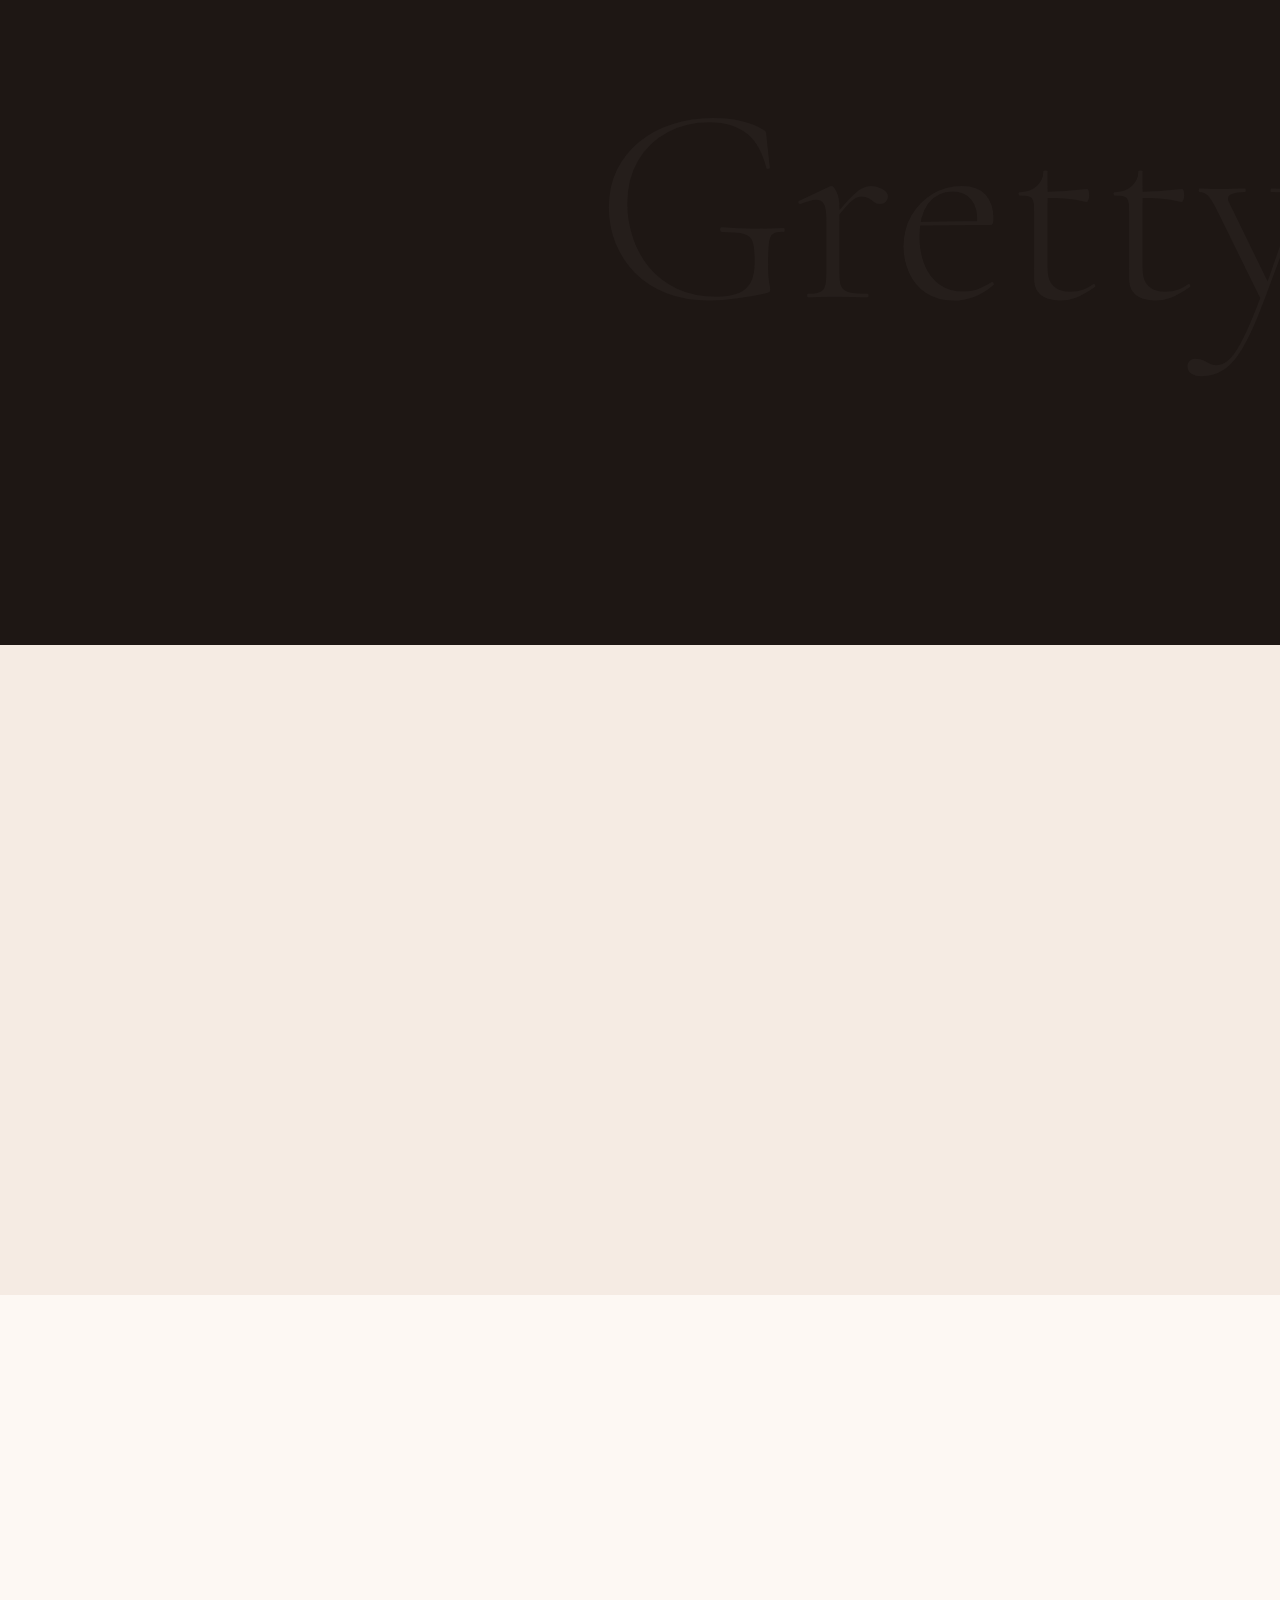
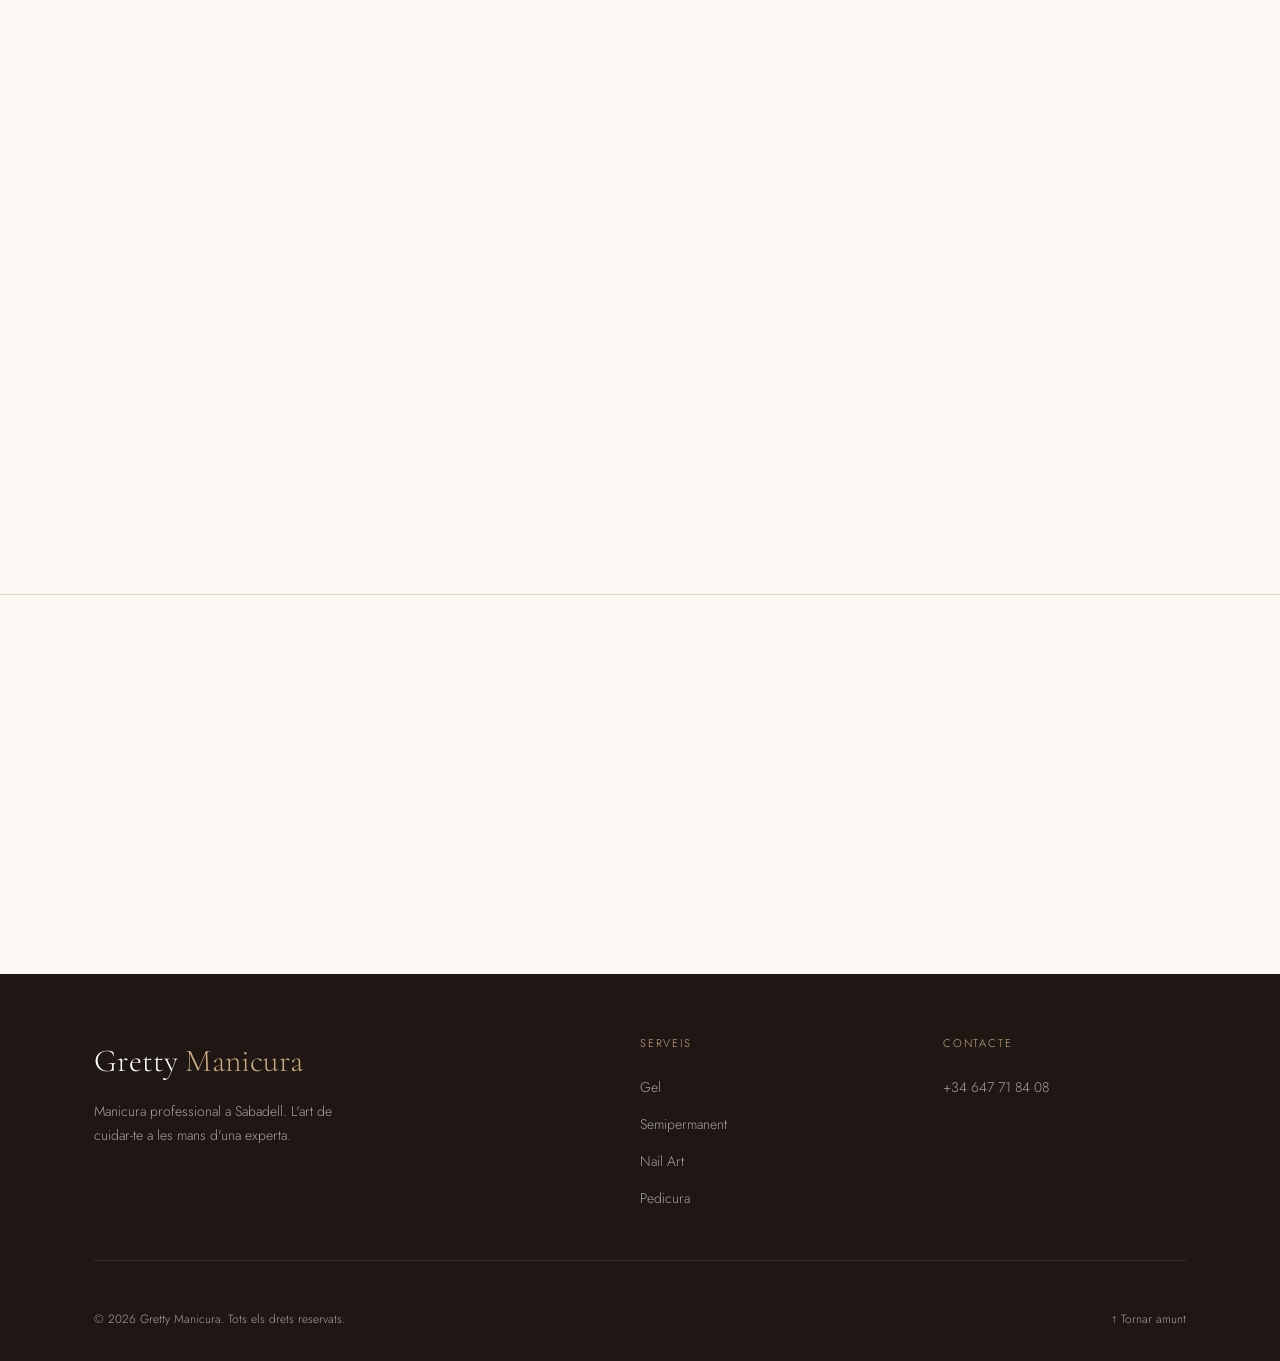
==== commit 58036aa3: "cambios" ====
--- a/index.html
+++ b/index.html
@@ -10,6 +10,8 @@
   <meta name="author" content="Gretty Manicura" />
   <meta name="robots" content="index, follow" />
 
+  <link rel="canonical" href="https://grettymanicura.com/" />
+
   <meta property="og:title" content="Gretty Manicura – Sabadell" />
   <meta property="og:description" content="Manicura professional a Sabadell. Reserva la teva cita online." />
   <meta property="og:type" content="website" />
@@ -30,658 +32,7 @@
   <link rel="preconnect" href="https://fonts.gstatic.com" crossorigin />
   <link href="https://fonts.googleapis.com/css2?family=Cormorant+Garamond:ital,wght@0,300;0,400;0,600;1,300;1,400&family=Jost:wght@300;400;500&display=swap" rel="stylesheet" />
 
-  <style>
-    :root {
-      --cream:   #fdf8f3;
-      --blush:   #f5ebe3;
-      --rose:    #b5737a;
-      --rose-dk: #8d4f55;
-      --gold:    #c9a87c;
-      --gold-lt: #e8d5bb;
-      --ink:     #1e1714;
-      --muted:   #7a6b65;
-      --white:   #ffffff;
-
-      --ff-disp: 'Cormorant Garamond', Georgia, serif;
-      --ff-body: 'Jost', sans-serif;
-
-      --ease: cubic-bezier(.22,.68,0,1.2);
-      --trans: .45s var(--ease);
-    }
-
-    *, *::before, *::after { box-sizing: border-box; margin: 0; padding: 0; }
-    html { scroll-behavior: smooth; }
-    body {
-      font-family: var(--ff-body);
-      background: var(--cream);
-      color: var(--ink);
-      font-weight: 300;
-      line-height: 1.7;
-      overflow-x: hidden;
-    }
-    img { display: block; max-width: 100%; }
-    a { text-decoration: none; color: inherit; }
-    ul { list-style: none; }
-
-    .container { max-width: 1140px; margin: 0 auto; padding: 0 24px; }
-    .sr-only { position: absolute; width: 1px; height: 1px; overflow: hidden; clip: rect(0,0,0,0); }
-
-    .reveal { opacity: 0; transform: translateY(32px); transition: opacity .7s ease, transform .7s ease; }
-    .reveal.visible { opacity: 1; transform: none; }
-
-    header {
-      position: fixed; top: 0; left: 0; right: 0; z-index: 100;
-      padding: 18px 0;
-      transition: background .4s, box-shadow .4s;
-    }
-    header.scrolled {
-      background: rgba(253,248,243,.95);
-      backdrop-filter: blur(12px);
-      box-shadow: 0 1px 0 var(--gold-lt);
-    }
-    nav {
-      display: flex; align-items: center; justify-content: space-between;
-    }
-    .nav-logo {
-      font-family: var(--ff-disp);
-      font-size: 1.5rem;
-      font-weight: 400;
-      letter-spacing: .04em;
-      color: var(--ink);
-    }
-    .nav-logo span { color: var(--gold); }
-
-    .nav-links {
-      display: flex; gap: 36px; align-items: center;
-    }
-    .nav-links a {
-      font-size: .8rem;
-      letter-spacing: .12em;
-      text-transform: uppercase;
-      color: var(--muted);
-      position: relative;
-      transition: color .3s;
-    }
-    .nav-links a::after {
-      content: '';
-      position: absolute; bottom: -3px; left: 0; right: 0;
-      height: 1px; background: var(--gold);
-      transform: scaleX(0); transform-origin: left;
-      transition: transform .35s var(--ease);
-    }
-    .nav-links a:hover { color: var(--ink); }
-    .nav-links a:hover::after { transform: scaleX(1); }
-
-    .nav-right { display: flex; align-items: center; gap: 20px; }
-
-    .lang-switch {
-      display: flex; gap: 6px;
-    }
-    .lang-switch button {
-      background: none; border: 1px solid transparent;
-      border-radius: 4px; padding: 3px 8px;
-      font-family: var(--ff-body); font-size: .75rem; letter-spacing: .08em;
-      color: var(--muted); cursor: pointer; transition: all .3s;
-    }
-    .lang-switch button.active,
-    .lang-switch button:hover {
-      border-color: var(--gold); color: var(--ink);
-    }
-
-    .btn-nav {
-      background: var(--ink); color: var(--white);
-      border: none; border-radius: 2px;
-      padding: 10px 22px;
-      font-family: var(--ff-body); font-size: .75rem;
-      letter-spacing: .12em; text-transform: uppercase;
-      cursor: pointer; transition: background .3s, transform .2s;
-    }
-    .btn-nav:hover { background: var(--rose-dk); transform: translateY(-1px); }
-
-    .hamburger {
-      display: none; background: none; border: none; cursor: pointer;
-      flex-direction: column; gap: 5px; padding: 4px;
-    }
-    .hamburger span {
-      display: block; width: 22px; height: 1.5px;
-      background: var(--ink); transition: all .3s;
-    }
-    .hamburger.open span:nth-child(1) { transform: translateY(6.5px) rotate(45deg); }
-    .hamburger.open span:nth-child(2) { opacity: 0; }
-    .hamburger.open span:nth-child(3) { transform: translateY(-6.5px) rotate(-45deg); }
-
-    .mobile-menu {
-      display: none; position: fixed; inset: 0; top: 68px;
-      background: var(--cream); z-index: 99;
-      flex-direction: column; align-items: center; justify-content: center;
-      gap: 36px;
-    }
-    .mobile-menu.open { display: flex; }
-    .mobile-menu a {
-      font-family: var(--ff-disp); font-size: 2rem; font-weight: 400;
-      color: var(--ink); letter-spacing: .04em;
-    }
-    .mobile-menu .lang-switch { margin-top: 8px; }
-
-    #hero {
-      min-height: 100svh;
-      display: grid; grid-template-columns: 1fr 1fr;
-      position: relative; overflow: hidden;
-    }
-
-    .hero-left {
-      display: flex; flex-direction: column; justify-content: center;
-      padding: 120px 60px 80px 80px;
-      position: relative; z-index: 2;
-    }
-    .hero-tag {
-      font-size: .7rem; letter-spacing: .2em; text-transform: uppercase;
-      color: var(--gold); margin-bottom: 24px;
-      display: flex; align-items: center; gap: 12px;
-    }
-    .hero-tag::before {
-      content: ''; display: block;
-      width: 40px; height: 1px; background: var(--gold);
-    }
-    .hero-title {
-      font-family: var(--ff-disp);
-      font-size: clamp(3rem, 5vw, 5.5rem);
-      font-weight: 300; line-height: 1.08;
-      letter-spacing: -.01em;
-      color: var(--ink);
-      margin-bottom: 28px;
-    }
-    .hero-title em {
-      font-style: italic; color: var(--rose);
-    }
-    .hero-sub {
-      font-size: 1rem; color: var(--muted); max-width: 380px;
-      margin-bottom: 48px; line-height: 1.8;
-    }
-    .hero-actions { display: flex; gap: 16px; align-items: center; flex-wrap: wrap; }
-    .btn-primary {
-      display: inline-flex; align-items: center; gap: 10px;
-      background: var(--rose); color: var(--white);
-      border: none; border-radius: 2px;
-      padding: 16px 36px;
-      font-family: var(--ff-body); font-size: .8rem;
-      letter-spacing: .14em; text-transform: uppercase;
-      cursor: pointer; transition: background .3s, transform .2s, box-shadow .3s;
-    }
-    .btn-primary:hover {
-      background: var(--rose-dk);
-      transform: translateY(-2px);
-      box-shadow: 0 8px 24px rgba(181,115,122,.35);
-    }
-    .btn-ghost {
-      display: inline-flex; align-items: center; gap: 8px;
-      background: none; border: 1px solid var(--gold-lt);
-      border-radius: 2px; padding: 15px 28px;
-      font-family: var(--ff-body); font-size: .8rem;
-      letter-spacing: .12em; text-transform: uppercase;
-      color: var(--muted); cursor: pointer; transition: all .3s;
-    }
-    .btn-ghost:hover { border-color: var(--gold); color: var(--ink); }
-
-    .hero-stats {
-      display: flex; gap: 40px; margin-top: 64px;
-      padding-top: 40px; border-top: 1px solid var(--gold-lt);
-    }
-    .hero-stat-num {
-      font-family: var(--ff-disp); font-size: 2.2rem; font-weight: 300;
-      color: var(--ink); line-height: 1;
-    }
-    .hero-stat-lbl {
-      font-size: .7rem; letter-spacing: .12em; text-transform: uppercase;
-      color: var(--muted); margin-top: 4px;
-    }
-
-    .hero-right {
-      position: relative; overflow: hidden;
-    }
-    .hero-right::before {
-      content: ''; position: absolute; inset: 0;
-      background: linear-gradient(135deg, var(--blush) 0%, var(--gold-lt) 100%);
-      z-index: 0;
-    }
-    .hero-img-wrap {
-      position: absolute; inset: 0; z-index: 1;
-    }
-    .hero-img-wrap img {
-      width: 100%; height: 100%; object-fit: cover;
-      opacity: .85; mix-blend-mode: multiply;
-    }
-
-    .hero-blob {
-      position: absolute; z-index: 1;
-      width: 70%; aspect-ratio: 1;
-      top: 50%; left: 50%; transform: translate(-50%, -50%);
-      border-radius: 60% 40% 70% 30% / 50% 60% 40% 50%;
-      background: radial-gradient(ellipse at 40% 40%, var(--rose) 0%, var(--gold) 60%, var(--gold-lt) 100%);
-      opacity: .45;
-      animation: morphBlob 8s ease-in-out infinite alternate;
-    }
-    .hero-logo-wrap {
-  position: absolute;
-  z-index: 2;
-  top: 50%;
-  right: 15%;
-  transform: translateY(-50%);
-}
-
-.hero-logo {
-  width: 320px;
-  height: auto;
-  object-fit: contain;
-  animation: floatLogo 4s ease-in-out infinite;
-  filter: drop-shadow(0 10px 30px rgba(0,0,0,.15));
-}
-
-@keyframes floatLogo {
-  0%   { transform: translateY(0px); }
-  50%  { transform: translateY(-12px); }
-  100% { transform: translateY(0px); }
-}
-    @keyframes morphBlob {
-      to { border-radius: 40% 60% 30% 70% / 60% 40% 60% 40%; }
-    }
-
-    .hero-deco {
-      position: absolute; z-index: 2;
-      font-family: var(--ff-disp); font-style: italic;
-      color: rgba(255,255,255,.25);
-      pointer-events: none; user-select: none;
-    }
-    .hero-deco-1 { font-size: 9rem; bottom: 8%; right: -20px; font-weight: 300; }
-    .hero-deco-2 { font-size: 5rem; top: 15%; right: 5%; font-weight: 300; }
-
-    .marquee-section {
-      overflow: hidden;
-      background: var(--ink); color: var(--gold-lt);
-      padding: 16px 0;
-    }
-    .marquee-track {
-      display: flex; width: max-content;
-      animation: marqueeScroll 22s linear infinite;
-    }
-    .marquee-item {
-      padding: 0 40px;
-      font-family: var(--ff-disp); font-style: italic;
-      font-size: 1.1rem; letter-spacing: .04em;
-      white-space: nowrap;
-    }
-    .marquee-dot { color: var(--rose); margin: 0 4px; }
-    @keyframes marqueeScroll {
-      from { transform: translateX(0); }
-      to   { transform: translateX(-50%); }
-    }
-
-    section { padding: 100px 0; }
-    .section-tag {
-      font-size: .7rem; letter-spacing: .2em; text-transform: uppercase;
-      color: var(--gold); margin-bottom: 16px;
-      display: flex; align-items: center; gap: 12px;
-    }
-    .section-tag::before {
-      content: ''; display: block;
-      width: 30px; height: 1px; background: var(--gold);
-    }
-    .section-title {
-      font-family: var(--ff-disp);
-      font-size: clamp(2.2rem, 4vw, 3.4rem);
-      font-weight: 300; line-height: 1.15;
-      color: var(--ink); margin-bottom: 16px;
-    }
-    .section-title em { font-style: italic; color: var(--rose); }
-    .section-sub {
-      font-size: .95rem; color: var(--muted); max-width: 480px; line-height: 1.8;
-    }
-
-    #serveis { background: var(--blush); }
-    .services-header {
-      display: grid; grid-template-columns: 1fr 1fr;
-      gap: 40px; align-items: end; margin-bottom: 64px;
-    }
-    .services-grid {
-      display: grid; grid-template-columns: repeat(3, 1fr); gap: 2px;
-    }
-    .service-card {
-      background: var(--white);
-      padding: 44px 36px;
-      position: relative; overflow: hidden;
-      transition: transform .4s var(--ease);
-    }
-    .service-card::before {
-      content: '';
-      position: absolute; bottom: 0; left: 0; right: 0;
-      height: 3px;
-      background: linear-gradient(90deg, var(--rose), var(--gold));
-      transform: scaleX(0); transform-origin: left;
-      transition: transform .4s var(--ease);
-    }
-    .service-card:hover { transform: translateY(-6px); }
-    .service-card:hover::before { transform: scaleX(1); }
-    .service-icon {
-      font-size: 2rem; margin-bottom: 20px;
-    }
-    .service-name {
-      font-family: var(--ff-disp); font-size: 1.4rem; font-weight: 400;
-      color: var(--ink); margin-bottom: 10px;
-    }
-    .service-desc {
-      font-size: .85rem; color: var(--muted); line-height: 1.75;
-    }
-    .service-price {
-      margin-top: 20px;
-      font-family: var(--ff-disp); font-size: 1.1rem;
-      color: var(--rose);
-    }
-
-    #galeria { background: var(--cream); }
-    .gallery-header { margin-bottom: 56px; }
-    .gallery-grid {
-      display: grid;
-      grid-template-columns: repeat(4, 1fr);
-      grid-template-rows: 260px 260px;
-      gap: 6px;
-    }
-    .gallery-item {
-      overflow: hidden; position: relative;
-      cursor: pointer;
-    }
-    .gallery-item:nth-child(1) { grid-column: span 2; grid-row: span 2; }
-    .gallery-item:nth-child(4) { grid-column: span 2; }
-    .gallery-img-inner {
-      width: 100%; height: 100%;
-      background: var(--gold-lt);
-      overflow: hidden; position: relative;
-      transition: transform .5s var(--ease);
-    }
-    .gallery-item:hover .gallery-img-inner { transform: scale(1.04); }
-    .gallery-img-inner img {
-      width: 100%; height: 100%; object-fit: cover;
-      transition: opacity .4s;
-    }
-    .gallery-placeholder {
-      width: 100%; height: 100%;
-      display: flex; align-items: center; justify-content: center;
-    }
-    .gallery-placeholder-1 { background: linear-gradient(135deg,#e8c5c8,#f5e0d3); }
-    .gallery-placeholder-2 { background: linear-gradient(135deg,#d4b896,#e8d5bb); }
-    .gallery-placeholder-3 { background: linear-gradient(135deg,#c9a0a5,#dfc0c4); }
-    .gallery-placeholder-4 { background: linear-gradient(135deg,#b58a8e,#cca8ac); }
-    .gallery-placeholder-emoji { font-size: 3.5rem; opacity: .5; }
-    .gallery-overlay {
-      position: absolute; inset: 0;
-      background: rgba(30,23,20,.45);
-      display: flex; align-items: center; justify-content: center;
-      opacity: 0; transition: opacity .4s;
-    }
-    .gallery-item:hover .gallery-overlay { opacity: 1; }
-    .gallery-overlay-txt {
-      font-family: var(--ff-disp); font-style: italic;
-      font-size: 1.1rem; color: var(--white); letter-spacing: .04em;
-    }
-
-    #sobre {
-      background: var(--ink); color: var(--white);
-      overflow: hidden; position: relative;
-    }
-    #sobre::before {
-      content: 'Gretty';
-      position: absolute; right: -40px; top: 50%; transform: translateY(-50%);
-      font-family: var(--ff-disp); font-size: 22vw; font-weight: 300;
-      color: rgba(255,255,255,.03); pointer-events: none; line-height: 1;
-    }
-    .about-grid {
-      display: grid; grid-template-columns: 1fr 1fr;
-      gap: 80px; align-items: center;
-      position: relative; z-index: 1;
-    }
-    .about-img-wrap {
-      position: relative;
-    }
-    .about-img-frame {
-      aspect-ratio: 3/4; overflow: hidden;
-      border-radius: 2px;
-      background: linear-gradient(135deg, var(--rose-dk), var(--gold));
-      display: flex; align-items: center; justify-content: center;
-    }
-    .about-img-frame img {
-      width: 100%; height: 100%; object-fit: cover; opacity: .85;
-    }
-    .about-badge {
-      position: absolute; bottom: -20px; right: -20px;
-      width: 110px; height: 110px;
-      background: var(--gold); border-radius: 50%;
-      display: flex; flex-direction: column;
-      align-items: center; justify-content: center;
-    }
-    .about-badge-num {
-      font-family: var(--ff-disp); font-size: 2rem;
-      font-weight: 300; color: var(--ink); line-height: 1;
-    }
-    .about-badge-txt {
-      font-size: .6rem; letter-spacing: .1em; text-transform: uppercase;
-      color: var(--ink); text-align: center; line-height: 1.3; margin-top: 2px;
-    }
-    .about-content { color: rgba(255,255,255,.85); }
-    .about-content .section-tag { color: var(--gold); }
-    .about-content .section-title { color: var(--white); }
-    .about-body { font-size: .95rem; line-height: 1.85; margin-bottom: 36px; }
-    .about-perks { display: flex; flex-direction: column; gap: 14px; }
-    .about-perk {
-      display: flex; align-items: center; gap: 14px;
-      font-size: .875rem;
-    }
-    .about-perk-icon {
-      width: 32px; height: 32px; border-radius: 50%;
-      background: rgba(201,168,124,.15); border: 1px solid var(--gold);
-      display: flex; align-items: center; justify-content: center;
-      font-size: .9rem; flex-shrink: 0;
-    }
-
-    #ressenyes { background: var(--blush); }
-    .reviews-header { margin-bottom: 56px; }
-    .reviews-grid {
-      display: grid; grid-template-columns: repeat(3, 1fr); gap: 24px;
-    }
-    .review-card {
-      background: var(--white); padding: 36px 32px;
-      border-radius: 2px;
-    }
-    .review-stars { color: var(--gold); font-size: 1rem; margin-bottom: 16px; }
-    .review-text {
-      font-family: var(--ff-disp); font-style: italic;
-      font-size: 1.1rem; line-height: 1.6; color: var(--ink);
-      margin-bottom: 20px;
-    }
-    .review-author {
-      font-size: .8rem; letter-spacing: .1em; text-transform: uppercase;
-      color: var(--muted);
-    }
-
-    #contacte { background: var(--cream); }
-    .contact-grid {
-      display: grid; grid-template-columns: 1fr 1fr;
-      gap: 80px;
-    }
-    .contact-info { display: flex; flex-direction: column; gap: 32px; }
-    .contact-detail {
-      display: flex; gap: 16px; align-items: flex-start;
-    }
-    .contact-detail-icon {
-      width: 44px; height: 44px; border-radius: 50%;
-      background: var(--blush); border: 1px solid var(--gold-lt);
-      display: flex; align-items: center; justify-content: center;
-      font-size: 1.1rem; flex-shrink: 0; margin-top: 2px;
-    }
-    .contact-detail-lbl {
-      font-size: .7rem; letter-spacing: .12em; text-transform: uppercase;
-      color: var(--gold); margin-bottom: 4px;
-    }
-    .contact-detail-val {
-      font-size: .95rem; color: var(--ink);
-    }
-    .contact-detail-val a:hover { color: var(--rose); }
-
-    .social-links { display: flex; gap: 14px; margin-top: 8px; }
-    .social-link {
-      display: flex; align-items: center; gap: 8px;
-      padding: 10px 20px;
-      border: 1px solid var(--gold-lt);
-      border-radius: 2px;
-      font-size: .75rem; letter-spacing: .1em; text-transform: uppercase;
-      color: var(--muted); transition: all .3s;
-    }
-    .social-link:hover { border-color: var(--rose); color: var(--rose); }
-
-    .booking-form {
-      background: var(--blush);
-      padding: 48px 44px; border-radius: 2px;
-    }
-    .form-title {
-      font-family: var(--ff-disp); font-size: 1.8rem;
-      font-weight: 300; color: var(--ink); margin-bottom: 28px;
-    }
-    .form-group { margin-bottom: 20px; }
-    .form-label {
-      display: block; font-size: .7rem;
-      letter-spacing: .12em; text-transform: uppercase;
-      color: var(--muted); margin-bottom: 8px;
-    }
-    .form-input, .form-select, .form-textarea {
-      width: 100%; padding: 13px 16px;
-      background: var(--white); border: 1px solid var(--gold-lt);
-      border-radius: 2px; font-family: var(--ff-body);
-      font-size: .9rem; color: var(--ink);
-      transition: border-color .3s, box-shadow .3s;
-      outline: none; appearance: none;
-    }
-    .form-input:focus, .form-select:focus, .form-textarea:focus {
-      border-color: var(--gold);
-      box-shadow: 0 0 0 3px rgba(201,168,124,.12);
-    }
-    .form-textarea { resize: vertical; min-height: 100px; }
-    .form-row { display: grid; grid-template-columns: 1fr 1fr; gap: 16px; }
-    .form-submit {
-      width: 100%; padding: 16px;
-      background: var(--rose); color: var(--white);
-      border: none; border-radius: 2px;
-      font-family: var(--ff-body); font-size: .8rem;
-      letter-spacing: .14em; text-transform: uppercase;
-      cursor: pointer; transition: background .3s, transform .2s;
-    }
-    .form-submit:hover { background: var(--rose-dk); transform: translateY(-2px); }
-    .form-note {
-      font-size: .75rem; color: var(--muted); margin-top: 12px; text-align: center;
-    }
-    .form-success {
-      display: none; text-align: center; padding: 32px;
-      font-family: var(--ff-disp); font-size: 1.3rem; color: var(--rose);
-    }
-
-    .map-section {
-      height: 380px; overflow: hidden;
-      border-top: 1px solid var(--gold-lt);
-    }
-    .map-section iframe {
-      width: 100%; height: 100%; border: none;
-      filter: grayscale(30%) contrast(1.05);
-    }
-
-    footer {
-      background: var(--ink); color: rgba(255,255,255,.6);
-      padding: 60px 0 32px;
-    }
-    .footer-top {
-      display: grid; grid-template-columns: 2fr 1fr 1fr;
-      gap: 60px; margin-bottom: 48px;
-      padding-bottom: 48px; border-bottom: 1px solid rgba(255,255,255,.08);
-    }
-    .footer-brand-name {
-      font-family: var(--ff-disp); font-size: 2rem;
-      color: var(--white); font-weight: 300; margin-bottom: 12px;
-    }
-    .footer-brand-name span { color: var(--gold); }
-    .footer-tagline { font-size: .875rem; line-height: 1.7; max-width: 280px; }
-    .footer-col-title {
-      font-size: .7rem; letter-spacing: .16em; text-transform: uppercase;
-      color: var(--gold); margin-bottom: 20px;
-    }
-    .footer-links { display: flex; flex-direction: column; gap: 10px; }
-    .footer-links a {
-      font-size: .875rem; transition: color .3s;
-    }
-    .footer-links a:hover { color: var(--white); }
-    .footer-bottom {
-      display: flex; justify-content: space-between; align-items: center;
-      font-size: .75rem;
-    }
-
-    .lightbox {
-      display: none; position: fixed; inset: 0; z-index: 200;
-      background: rgba(0,0,0,.92);
-      align-items: center; justify-content: center;
-    }
-    .lightbox.open { display: flex; }
-    .lightbox-img {
-      max-width: 90vw; max-height: 90vh;
-      object-fit: contain; border-radius: 2px;
-    }
-    .lightbox-close {
-      position: absolute; top: 20px; right: 28px;
-      background: none; border: none; color: white;
-      font-size: 2rem; cursor: pointer; transition: opacity .3s;
-    }
-    .lightbox-close:hover { opacity: .6; }
-
-    .toast {
-      position: fixed; bottom: 32px; left: 50%; transform: translateX(-50%) translateY(80px);
-      background: var(--ink); color: var(--white);
-      padding: 14px 28px; border-radius: 40px;
-      font-size: .85rem; letter-spacing: .04em;
-      transition: transform .4s var(--ease), opacity .4s;
-      opacity: 0; pointer-events: none; z-index: 300;
-    }
-    .toast.show { transform: translateX(-50%) translateY(0); opacity: 1; }
-
-    @media (max-width: 960px) {
-      #hero { grid-template-columns: 1fr; }
-      .hero-left { padding: 120px 32px 60px; }
-      .hero-right { display: none; }
-      .services-header { grid-template-columns: 1fr; }
-      .services-grid { grid-template-columns: 1fr 1fr; }
-      .about-grid { grid-template-columns: 1fr; }
-      .about-img-wrap { display: none; }
-      .reviews-grid { grid-template-columns: 1fr 1fr; }
-      .contact-grid { grid-template-columns: 1fr; }
-      .footer-top { grid-template-columns: 1fr 1fr; }
-      .gallery-grid {
-        grid-template-columns: 1fr 1fr;
-        grid-template-rows: auto;
-      }
-      .gallery-item:nth-child(1) { grid-column: 1; grid-row: 1; }
-      .gallery-item:nth-child(4) { grid-column: 1; }
-      .nav-links { display: none; }
-      .hamburger { display: flex; }
-      .btn-nav { display: none; }
-    }
-    @media (max-width: 600px) {
-      section { padding: 70px 0; }
-      .services-grid { grid-template-columns: 1fr; }
-      .reviews-grid { grid-template-columns: 1fr; }
-      .hero-stats { gap: 24px; }
-      .form-row { grid-template-columns: 1fr; }
-      .footer-top { grid-template-columns: 1fr; gap: 36px; }
-      .footer-bottom { flex-direction: column; gap: 12px; text-align: center; }
-      .gallery-grid { grid-template-columns: 1fr; grid-template-rows: auto; }
-      .gallery-item:nth-child(1),
-      .gallery-item:nth-child(4) { grid-column: 1; grid-row: auto; }
-      .gallery-img-inner { height: 240px; }
-      .booking-form { padding: 32px 24px; }
-    }
-  </style>
+  <link rel="stylesheet" href="assets/css/styles.css" />
 </head>
 <body>
 
@@ -762,8 +113,8 @@
     <div class="hero-deco hero-deco-2">✨</div>
   </div>
   <div class="hero-logo-wrap">
-  <img src="favicon.png" alt="Gretty Manicura logo" class="hero-logo">
-</div>
+    <img src="favicon.png" alt="Gretty Manicura logo" class="hero-logo">
+  </div>
 </section>
 
 <div class="marquee-section" aria-hidden="true">
@@ -873,6 +224,9 @@
         <div class="gallery-overlay"><span class="gallery-overlay-txt">Art Geomètric</span></div>
       </div>
     </div>
+    <div class="reveal" style="text-align:center; margin-top:40px;">
+      <a class="btn-ghost" href="gallery/" data-i18n="galeria.veure">Veure galeria completa →</a>
+    </div>
   </div>
 </section>
 
@@ -1088,239 +442,6 @@
 
 <div class="toast" id="toast"></div>
 
-<script>
-const i18n = {
-  ca: {
-    'nav.serveis': 'Serveis',
-    'nav.galeria': 'Galeria',
-    'nav.sobre': 'Sobre',
-    'nav.ressenyes': 'Ressenyes',
-    'nav.contacte': 'Contacte',
-    'nav.reserva': 'Reserva',
-    'hero.tag': 'Manicura Professional · Sabadell',
-    'hero.title': 'L\'art a les<br>teves <em>ungles</em>',
-    'hero.sub': 'Gel, semipermanent, nail art artesanal i molt més. Viure la bellesa és el teu dret.',
-    'hero.cta': 'Reserva la teva cita →',
-    'hero.gallery': 'Veure galeria',
-    'hero.stat1': 'Anys d\'experiència',
-    'hero.stat2': 'Clientes satisfetes',
-    'hero.stat3': 'Valoració Google',
-    'serveis.tag': 'Els nostres serveis',
-    'serveis.title': 'Cura i <em>bellesa</em><br>per a tu',
-    'serveis.sub': 'Cada servei és únic, dissenyat per a tu. Treballem amb productes professionals de primera qualitat.',
-    'serveis.gel.nom': 'Gel',
-    'serveis.gel.desc': 'Ungles de gel per a un acabat durador i natural. Inclou modelat, color i acabat brillant o mat.',
-
-    'serveis.semi.nom': 'Semipermanent',
-    'serveis.semi.desc': 'Esmalt semipermanent de fins a 3 setmanes de duració. Sense llimes agressives, sense dany.',
-
-    'serveis.art.nom': 'Nail Art',
-    'serveis.art.desc': 'Dissenys artesanals: florals, geomètrics, ombré, cromats i tot el que imaginis. Art al dit.',
-
-    'serveis.pedi.nom': 'Pedicura',
-    'serveis.pedi.desc': 'Pedicura completa amb bany de peus, exfoliació, massatge i esmalt. El luxe que mereixes.',
-
-    'serveis.acril.nom': 'Acrílic',
-    'serveis.acril.desc': 'Extensió d\'ungles en acrílic per a qui vol llargada i resistència extra. Acabats impecables.',
-
-    'serveis.retoc.nom': 'Retoc & Retirada',
-    'serveis.retoc.desc': 'Retirada professional sense dany ni ressecament. Retoc de gel o semipermanent a bon preu.',
-
-    'galeria.tag': 'El nostre treball',
-    'galeria.title': 'Cada ungle,<br>una <em>obra d\'art</em>',
-    'sobre.tag': 'Sobre mi',
-    'sobre.title': 'Passió, precisió<br>i molt <em>amor</em>',
-    'sobre.badge': 'anys d\'art',
-    'sobre.body': 'Sóc la Gretty, manicurista professional amb més de 14 anys d\'experiència. La meva missió és fer-te sentir especial des del primer moment: escolto el que vols, cuido cada detall i ofereixo resultats que t\'enamoraran.<br><br>El meu estudi a Sabadell és un espai íntim on la bellesa i el benestar van de la mà.',
-    'sobre.perk1': 'Productes professionals de primera qualitat',
-    'sobre.perk2': 'Puntualitat i respecte pel teu temps',
-    'sobre.perk3': 'Tracte personalitzat i espai relaxant',
-    'ressenyes.tag': 'Ressenyes',
-    'ressenyes.title': 'El que diuen<br>les <em>clientes</em>',
-    'rev1.text': '"La millor manicura que he tingut mai. L\'atenció és increïble i les ungles duren setmanes perfectes."',
-    'rev2.text': '"Vaig demanar un nail art molt elaborat i va quedar perfecte. Una artista de veritat."',
-    'rev3.text': '"Fa anys que sóc clienta. Tracte excel·lent, puntual i sempre amb les últimes tendències."',
-    'contacte.tag': 'Reserva & Contacte',
-    'contacte.title': 'Reserva la teva<br><em>cita avui</em>',
-    'contacte.adresa': 'Adreça',
-    'contacte.tel': 'Telèfon',
-    'contacte.email': 'Email',
-    'contacte.horari': 'Horari',
-    'contacte.horari.val': 'Dilluns–Divendres: 9h – 19h<br>Dissabte: 9h – 15h',
-    'contacte.xarxes': 'Xarxes socials',
-    'form.title': 'Demana cita',
-    'form.nom': 'Nom',
-    'form.tel': 'Telèfon',
-    'form.servei': 'Servei',
-    'form.sel': '— Selecciona —',
-    'form.data': 'Data preferida',
-    'form.msg': 'Comentaris',
-    'form.submit': 'Enviar sol·licitud',
-    'form.note': 'Et confirmarem la cita per telèfon o WhatsApp.',
-    'form.success': '✓ Cita sol·licitada! Et contactarem aviat.',
-    'footer.tagline': 'Manicura professional a Sabadell. L\'art de cuidar-te a les mans d\'una experta.',
-    'footer.rights': 'Tots els drets reservats.',
-    'footer.top': '↑ Tornar amunt',
-  },
-  es: {
-    'nav.serveis': 'Servicios',
-    'nav.galeria': 'Galería',
-    'nav.sobre': 'Sobre mí',
-    'nav.ressenyes': 'Reseñas',
-    'nav.contacte': 'Contacto',
-    'nav.reserva': 'Reserva',
-    'hero.tag': 'Manicura Profesional · Sabadell',
-    'hero.title': 'El arte en<br>tus <em>uñas</em>',
-    'hero.sub': 'Gel, semipermanente, nail art artesanal y mucho más. Vivir la belleza es tu derecho.',
-    'hero.cta': 'Reserva tu cita →',
-    'hero.gallery': 'Ver galería',
-    'hero.stat1': 'Años de experiencia',
-    'hero.stat2': 'Clientes satisfechas',
-    'hero.stat3': 'Valoración Google',
-    'serveis.tag': 'Nuestros servicios',
-    'serveis.title': 'Cuidado y <em>belleza</em><br>para ti',
-    'serveis.sub': 'Cada servicio es único, diseñado para ti. Trabajamos con productos profesionales de primera calidad.',
-    'serveis.gel.nom': 'Gel',
-    'serveis.gel.desc': 'Uñas de gel para un acabado duradero y natural. Incluye moldeado, color y acabado brillante o mate.',
-    'serveis.semi.nom': 'Semipermanente',
-    'serveis.semi.desc': 'Esmalte semipermanente de hasta 3 semanas de duración. Sin limas agresivas, sin daño.',
-    'serveis.art.nom': 'Nail Art',
-    'serveis.art.desc': 'Diseños artesanales: florales, geométricos, ombré, cromados y todo lo que imagines. Arte en el dedo.',
-    'serveis.pedi.nom': 'Pedicura',
-    'serveis.pedi.desc': 'Pedicura completa con baño de pies, exfoliación, masaje y esmalte. El lujo que mereces.',
-    'serveis.acril.nom': 'Acrílico',
-    'serveis.acril.desc': 'Extensión de uñas en acrílico para quien quiere longitud y resistencia extra. Acabados impecables.',
-    'serveis.retoc.nom': 'Retoque & Retirada',
-    'serveis.retoc.desc': 'Retirada profesional sin daño ni resequedad. Retoque de gel o semipermanente a buen precio.',
-    'galeria.tag': 'Nuestro trabajo',
-    'galeria.title': 'Cada uña,<br>una <em>obra de arte</em>',
-    'sobre.tag': 'Sobre mí',
-    'sobre.title': 'Pasión, precisión<br>y mucho <em>amor</em>',
-    'sobre.badge': 'años de arte',
-    'sobre.body': 'Soy Gretty, manicurista profesional con más de 14 años de experiencia. Mi misión es hacerte sentir especial desde el primer momento: escucho lo que quieres, cuido cada detalle y ofrezco resultados que te enamorarán.<br><br>Mi estudio en Sabadell es un espacio íntimo donde la belleza y el bienestar van de la mano.',
-    'sobre.perk1': 'Productos profesionales de primera calidad',
-    'sobre.perk2': 'Puntualidad y respeto por tu tiempo',
-    'sobre.perk3': 'Trato personalizado y espacio relajante',
-    'ressenyes.tag': 'Reseñas',
-    'ressenyes.title': 'Lo que dicen<br>las <em>clientes</em>',
-    'rev1.text': '"La mejor manicura que he tenido nunca. La atención es increíble y las uñas duran semanas perfectas."',
-    'rev2.text': '"Pedí un nail art muy elaborado y quedó perfecto. Una artista de verdad."',
-    'rev3.text': '"Llevo años siendo clienta. Trato excelente, puntual y siempre con las últimas tendencias."',
-    'contacte.tag': 'Reserva & Contacto',
-    'contacte.title': 'Reserva tu<br><em>cita hoy</em>',
-    'contacte.adresa': 'Dirección',
-    'contacte.tel': 'Teléfono',
-    'contacte.email': 'Email',
-    'contacte.horari': 'Horario',
-    'contacte.horari.val': 'Lunes–Viernes: 9h – 19h<br>Sábado: 9h – 15h',
-    'contacte.xarxes': 'Redes sociales',
-    'form.title': 'Pedir cita',
-    'form.nom': 'Nombre',
-    'form.tel': 'Teléfono',
-    'form.servei': 'Servicio',
-    'form.sel': '— Selecciona —',
-    'form.data': 'Fecha preferida',
-    'form.msg': 'Comentarios',
-    'form.submit': 'Enviar solicitud',
-    'form.note': 'Te confirmaremos la cita por teléfono o WhatsApp.',
-    'form.success': '✓ ¡Cita solicitada! Te contactaremos pronto.',
-    'footer.tagline': 'Manicura profesional en Sabadell. El arte de cuidarte en manos de una experta.',
-    'footer.rights': 'Todos los derechos reservados.',
-    'footer.top': '↑ Volver arriba',
-  }
-};
-
-let currentLang = 'ca';
-
-function setLang(lang) {
-  currentLang = lang;
-  document.documentElement.lang = lang;
-  document.querySelectorAll('.lang-switch button').forEach(b => {
-    b.classList.toggle('active', b.textContent.trim().toLowerCase() === lang);
-  });
-  document.querySelectorAll('[data-i18n]').forEach(el => {
-    const key = el.dataset.i18n;
-    if (i18n[lang][key]) el.textContent = i18n[lang][key];
-  });
-  document.querySelectorAll('[data-i18n-html]').forEach(el => {
-    const key = el.dataset.i18nHtml;
-    if (i18n[lang][key]) el.innerHTML = i18n[lang][key];
-  });
-  document.querySelectorAll('select option[data-i18n]').forEach(opt => {
-    const key = opt.dataset.i18n;
-    if (i18n[lang][key]) opt.textContent = i18n[lang][key];
-  });
-}
-
-const header = document.getElementById('site-header');
-window.addEventListener('scroll', () => {
-  header.classList.toggle('scrolled', window.scrollY > 50);
-}, { passive: true });
-
-const revealObserver = new IntersectionObserver((entries) => {
-  entries.forEach((e, i) => {
-    if (e.isIntersecting) {
-      setTimeout(() => e.target.classList.add('visible'), i * 60);
-    }
-  });
-}, { threshold: 0.12 });
-document.querySelectorAll('.reveal').forEach(el => revealObserver.observe(el));
-
-function toggleMenu() {
-  const ham = document.getElementById('ham');
-  const menu = document.getElementById('mobile-menu');
-  ham.classList.toggle('open');
-  menu.classList.toggle('open');
-  document.body.style.overflow = menu.classList.contains('open') ? 'hidden' : '';
-}
-
-function openLightbox(item) {
-  const img = item.querySelector('img');
-  if (!img) return;
-  document.getElementById('lightbox-img').src = img.src;
-  document.getElementById('lightbox-img').alt = img.alt;
-  document.getElementById('lightbox').classList.add('open');
-  document.body.style.overflow = 'hidden';
-}
-function closeLightbox() {
-  document.getElementById('lightbox').classList.remove('open');
-  document.body.style.overflow = '';
-}
-document.addEventListener('keydown', e => { if (e.key === 'Escape') closeLightbox(); });
-
-document.getElementById('booking-form').addEventListener('submit', function(e) {
-  e.preventDefault();
-  const nom = document.getElementById('f-nom').value.trim();
-  const tel = document.getElementById('f-tel').value.trim();
-  const servei = document.getElementById('f-servei').value;
-  if (!nom || !tel || !servei) {
-    showToast(currentLang === 'ca' ? 'Omple els camps obligatoris.' : 'Rellena los campos obligatorios.');
-    return;
-  }
-
-  this.style.display = 'none';
-  document.getElementById('form-success').style.display = 'block';
-  showToast(currentLang === 'ca' ? '✓ Sol·licitud enviada!' : '✓ ¡Solicitud enviada!');
-});
-
-function showToast(msg) {
-  const toast = document.getElementById('toast');
-  toast.textContent = msg;
-  toast.classList.add('show');
-  setTimeout(() => toast.classList.remove('show'), 3000);
-}
-
-document.getElementById('year').textContent = new Date().getFullYear();
-
-const dateInput = document.getElementById('f-data');
-if (dateInput) {
-  const today = new Date().toISOString().split('T')[0];
-  dateInput.min = today;
-}
-
-function scrollTo(sel) {
-  document.querySelector(sel)?.scrollIntoView({ behavior: 'smooth' });
-}
-</script>
+<script src="assets/js/main.js" defer></script>
 </body>
-</html>+</html>
--- a/assets/css/styles.css
+++ b/assets/css/styles.css
@@ -0,0 +1,676 @@
+:root {
+  --cream:   #fdf8f3;
+  --blush:   #f5ebe3;
+  --rose:    #b5737a;
+  --rose-dk: #8d4f55;
+  --gold:    #c9a87c;
+  --gold-lt: #e8d5bb;
+  --ink:     #1e1714;
+  --muted:   #7a6b65;
+  --white:   #ffffff;
+
+  --ff-disp: 'Cormorant Garamond', Georgia, serif;
+  --ff-body: 'Jost', sans-serif;
+
+  --ease: cubic-bezier(.22,.68,0,1.2);
+  --trans: .45s var(--ease);
+}
+
+*, *::before, *::after { box-sizing: border-box; margin: 0; padding: 0; }
+html { scroll-behavior: smooth; }
+body {
+  font-family: var(--ff-body);
+  background: var(--cream);
+  color: var(--ink);
+  font-weight: 300;
+  line-height: 1.7;
+  overflow-x: hidden;
+}
+img { display: block; max-width: 100%; }
+a { text-decoration: none; color: inherit; }
+ul { list-style: none; }
+
+.container { max-width: 1140px; margin: 0 auto; padding: 0 24px; }
+.sr-only { position: absolute; width: 1px; height: 1px; overflow: hidden; clip: rect(0,0,0,0); }
+
+.reveal { opacity: 0; transform: translateY(32px); transition: opacity .7s ease, transform .7s ease; }
+.reveal.visible { opacity: 1; transform: none; }
+
+header {
+  position: fixed; top: 0; left: 0; right: 0; z-index: 100;
+  padding: 18px 0;
+  transition: background .4s, box-shadow .4s;
+}
+header.scrolled {
+  background: rgba(253,248,243,.95);
+  backdrop-filter: blur(12px);
+  box-shadow: 0 1px 0 var(--gold-lt);
+}
+nav {
+  display: flex; align-items: center; justify-content: space-between;
+}
+.nav-logo {
+  font-family: var(--ff-disp);
+  font-size: 1.5rem;
+  font-weight: 400;
+  letter-spacing: .04em;
+  color: var(--ink);
+}
+.nav-logo span { color: var(--gold); }
+
+.nav-links {
+  display: flex; gap: 36px; align-items: center;
+}
+.nav-links a {
+  font-size: .8rem;
+  letter-spacing: .12em;
+  text-transform: uppercase;
+  color: var(--muted);
+  position: relative;
+  transition: color .3s;
+}
+.nav-links a::after {
+  content: '';
+  position: absolute; bottom: -3px; left: 0; right: 0;
+  height: 1px; background: var(--gold);
+  transform: scaleX(0); transform-origin: left;
+  transition: transform .35s var(--ease);
+}
+.nav-links a:hover { color: var(--ink); }
+.nav-links a:hover::after { transform: scaleX(1); }
+
+.nav-right { display: flex; align-items: center; gap: 20px; }
+
+.lang-switch {
+  display: flex; gap: 6px;
+}
+.lang-switch button {
+  background: none; border: 1px solid transparent;
+  border-radius: 4px; padding: 3px 8px;
+  font-family: var(--ff-body); font-size: .75rem; letter-spacing: .08em;
+  color: var(--muted); cursor: pointer; transition: all .3s;
+}
+.lang-switch button.active,
+.lang-switch button:hover {
+  border-color: var(--gold); color: var(--ink);
+}
+
+.btn-nav {
+  background: var(--ink); color: var(--white);
+  border: none; border-radius: 2px;
+  padding: 10px 22px;
+  font-family: var(--ff-body); font-size: .75rem;
+  letter-spacing: .12em; text-transform: uppercase;
+  cursor: pointer; transition: background .3s, transform .2s;
+}
+.btn-nav:hover { background: var(--rose-dk); transform: translateY(-1px); }
+
+.hamburger {
+  display: none; background: none; border: none; cursor: pointer;
+  flex-direction: column; gap: 5px; padding: 4px;
+}
+.hamburger span {
+  display: block; width: 22px; height: 1.5px;
+  background: var(--ink); transition: all .3s;
+}
+.hamburger.open span:nth-child(1) { transform: translateY(6.5px) rotate(45deg); }
+.hamburger.open span:nth-child(2) { opacity: 0; }
+.hamburger.open span:nth-child(3) { transform: translateY(-6.5px) rotate(-45deg); }
+
+.mobile-menu {
+  display: none; position: fixed; inset: 0; top: 68px;
+  background: var(--cream); z-index: 99;
+  flex-direction: column; align-items: center; justify-content: center;
+  gap: 36px;
+}
+.mobile-menu.open { display: flex; }
+.mobile-menu a {
+  font-family: var(--ff-disp); font-size: 2rem; font-weight: 400;
+  color: var(--ink); letter-spacing: .04em;
+}
+.mobile-menu .lang-switch { margin-top: 8px; }
+
+#hero {
+  min-height: 100svh;
+  display: grid; grid-template-columns: 1fr 1fr;
+  position: relative; overflow: hidden;
+}
+
+.hero-left {
+  display: flex; flex-direction: column; justify-content: center;
+  padding: 120px 60px 80px 80px;
+  position: relative; z-index: 2;
+}
+.hero-tag {
+  font-size: .7rem; letter-spacing: .2em; text-transform: uppercase;
+  color: var(--gold); margin-bottom: 24px;
+  display: flex; align-items: center; gap: 12px;
+}
+.hero-tag::before {
+  content: ''; display: block;
+  width: 40px; height: 1px; background: var(--gold);
+}
+.hero-title {
+  font-family: var(--ff-disp);
+  font-size: clamp(3rem, 5vw, 5.5rem);
+  font-weight: 300; line-height: 1.08;
+  letter-spacing: -.01em;
+  color: var(--ink);
+  margin-bottom: 28px;
+}
+.hero-title em {
+  font-style: italic; color: var(--rose);
+}
+.hero-sub {
+  font-size: 1rem; color: var(--muted); max-width: 380px;
+  margin-bottom: 48px; line-height: 1.8;
+}
+.hero-actions { display: flex; gap: 16px; align-items: center; flex-wrap: wrap; }
+.btn-primary {
+  display: inline-flex; align-items: center; gap: 10px;
+  background: var(--rose); color: var(--white);
+  border: none; border-radius: 2px;
+  padding: 16px 36px;
+  font-family: var(--ff-body); font-size: .8rem;
+  letter-spacing: .14em; text-transform: uppercase;
+  cursor: pointer; transition: background .3s, transform .2s, box-shadow .3s;
+}
+.btn-primary:hover {
+  background: var(--rose-dk);
+  transform: translateY(-2px);
+  box-shadow: 0 8px 24px rgba(181,115,122,.35);
+}
+.btn-ghost {
+  display: inline-flex; align-items: center; gap: 8px;
+  background: none; border: 1px solid var(--gold-lt);
+  border-radius: 2px; padding: 15px 28px;
+  font-family: var(--ff-body); font-size: .8rem;
+  letter-spacing: .12em; text-transform: uppercase;
+  color: var(--muted); cursor: pointer; transition: all .3s;
+}
+.btn-ghost:hover { border-color: var(--gold); color: var(--ink); }
+
+.hero-stats {
+  display: flex; gap: 40px; margin-top: 64px;
+  padding-top: 40px; border-top: 1px solid var(--gold-lt);
+}
+.hero-stat-num {
+  font-family: var(--ff-disp); font-size: 2.2rem; font-weight: 300;
+  color: var(--ink); line-height: 1;
+}
+.hero-stat-lbl {
+  font-size: .7rem; letter-spacing: .12em; text-transform: uppercase;
+  color: var(--muted); margin-top: 4px;
+}
+
+.hero-right {
+  position: relative; overflow: hidden;
+}
+.hero-right::before {
+  content: ''; position: absolute; inset: 0;
+  background: linear-gradient(135deg, var(--blush) 0%, var(--gold-lt) 100%);
+  z-index: 0;
+}
+.hero-img-wrap {
+  position: absolute; inset: 0; z-index: 1;
+}
+.hero-img-wrap img {
+  width: 100%; height: 100%; object-fit: cover;
+  opacity: .85; mix-blend-mode: multiply;
+}
+
+.hero-blob {
+  position: absolute; z-index: 1;
+  width: 70%; aspect-ratio: 1;
+  top: 50%; left: 50%; transform: translate(-50%, -50%);
+  border-radius: 60% 40% 70% 30% / 50% 60% 40% 50%;
+  background: radial-gradient(ellipse at 40% 40%, var(--rose) 0%, var(--gold) 60%, var(--gold-lt) 100%);
+  opacity: .45;
+  animation: morphBlob 8s ease-in-out infinite alternate;
+}
+.hero-logo-wrap {
+  position: absolute;
+  z-index: 2;
+  top: 50%;
+  right: 15%;
+  transform: translateY(-50%);
+}
+
+.hero-logo {
+  width: 320px;
+  height: auto;
+  object-fit: contain;
+  animation: floatLogo 4s ease-in-out infinite;
+  filter: drop-shadow(0 10px 30px rgba(0,0,0,.15));
+}
+
+@keyframes floatLogo {
+  0%   { transform: translateY(0px); }
+  50%  { transform: translateY(-12px); }
+  100% { transform: translateY(0px); }
+}
+@keyframes morphBlob {
+  to { border-radius: 40% 60% 30% 70% / 60% 40% 60% 40%; }
+}
+
+.hero-deco {
+  position: absolute; z-index: 2;
+  font-family: var(--ff-disp); font-style: italic;
+  color: rgba(255,255,255,.25);
+  pointer-events: none; user-select: none;
+}
+.hero-deco-1 { font-size: 9rem; bottom: 8%; right: -20px; font-weight: 300; }
+.hero-deco-2 { font-size: 5rem; top: 15%; right: 5%; font-weight: 300; }
+
+.marquee-section {
+  overflow: hidden;
+  background: var(--ink); color: var(--gold-lt);
+  padding: 16px 0;
+}
+.marquee-track {
+  display: flex; width: max-content;
+  animation: marqueeScroll 22s linear infinite;
+}
+.marquee-item {
+  padding: 0 40px;
+  font-family: var(--ff-disp); font-style: italic;
+  font-size: 1.1rem; letter-spacing: .04em;
+  white-space: nowrap;
+}
+.marquee-dot { color: var(--rose); margin: 0 4px; }
+@keyframes marqueeScroll {
+  from { transform: translateX(0); }
+  to   { transform: translateX(-50%); }
+}
+
+section { padding: 100px 0; }
+.section-tag {
+  font-size: .7rem; letter-spacing: .2em; text-transform: uppercase;
+  color: var(--gold); margin-bottom: 16px;
+  display: flex; align-items: center; gap: 12px;
+}
+.section-tag::before {
+  content: ''; display: block;
+  width: 30px; height: 1px; background: var(--gold);
+}
+.section-title {
+  font-family: var(--ff-disp);
+  font-size: clamp(2.2rem, 4vw, 3.4rem);
+  font-weight: 300; line-height: 1.15;
+  color: var(--ink); margin-bottom: 16px;
+}
+.section-title em { font-style: italic; color: var(--rose); }
+.section-sub {
+  font-size: .95rem; color: var(--muted); max-width: 480px; line-height: 1.8;
+}
+
+#serveis { background: var(--blush); }
+.services-header {
+  display: grid; grid-template-columns: 1fr 1fr;
+  gap: 40px; align-items: end; margin-bottom: 64px;
+}
+.services-grid {
+  display: grid; grid-template-columns: repeat(3, 1fr); gap: 2px;
+}
+.service-card {
+  background: var(--white);
+  padding: 44px 36px;
+  position: relative; overflow: hidden;
+  transition: transform .4s var(--ease);
+}
+.service-card::before {
+  content: '';
+  position: absolute; bottom: 0; left: 0; right: 0;
+  height: 3px;
+  background: linear-gradient(90deg, var(--rose), var(--gold));
+  transform: scaleX(0); transform-origin: left;
+  transition: transform .4s var(--ease);
+}
+.service-card:hover { transform: translateY(-6px); }
+.service-card:hover::before { transform: scaleX(1); }
+.service-icon {
+  font-size: 2rem; margin-bottom: 20px;
+}
+.service-name {
+  font-family: var(--ff-disp); font-size: 1.4rem; font-weight: 400;
+  color: var(--ink); margin-bottom: 10px;
+}
+.service-desc {
+  font-size: .85rem; color: var(--muted); line-height: 1.75;
+}
+.service-price {
+  margin-top: 20px;
+  font-family: var(--ff-disp); font-size: 1.1rem;
+  color: var(--rose);
+}
+
+#galeria { background: var(--cream); }
+.gallery-header { margin-bottom: 56px; }
+.gallery-grid {
+  display: grid;
+  grid-template-columns: repeat(4, 1fr);
+  grid-template-rows: 260px 260px;
+  gap: 6px;
+}
+.gallery-item {
+  overflow: hidden; position: relative;
+  cursor: pointer;
+}
+.gallery-item:nth-child(1) { grid-column: span 2; grid-row: span 2; }
+.gallery-item:nth-child(4) { grid-column: span 2; }
+.gallery-img-inner {
+  width: 100%; height: 100%;
+  background: var(--gold-lt);
+  overflow: hidden; position: relative;
+  transition: transform .5s var(--ease);
+}
+.gallery-item:hover .gallery-img-inner { transform: scale(1.04); }
+.gallery-img-inner img {
+  width: 100%; height: 100%; object-fit: cover;
+  transition: opacity .4s;
+}
+.gallery-placeholder {
+  width: 100%; height: 100%;
+  display: flex; align-items: center; justify-content: center;
+}
+.gallery-placeholder-1 { background: linear-gradient(135deg,#e8c5c8,#f5e0d3); }
+.gallery-placeholder-2 { background: linear-gradient(135deg,#d4b896,#e8d5bb); }
+.gallery-placeholder-3 { background: linear-gradient(135deg,#c9a0a5,#dfc0c4); }
+.gallery-placeholder-4 { background: linear-gradient(135deg,#b58a8e,#cca8ac); }
+.gallery-placeholder-emoji { font-size: 3.5rem; opacity: .5; }
+.gallery-overlay {
+  position: absolute; inset: 0;
+  background: rgba(30,23,20,.45);
+  display: flex; align-items: center; justify-content: center;
+  opacity: 0; transition: opacity .4s;
+}
+.gallery-item:hover .gallery-overlay { opacity: 1; }
+.gallery-overlay-txt {
+  font-family: var(--ff-disp); font-style: italic;
+  font-size: 1.1rem; color: var(--white); letter-spacing: .04em;
+}
+
+.gallery-full {
+  display: grid;
+  grid-template-columns: repeat(3, 1fr);
+  gap: 6px;
+}
+.gallery-full .gallery-item { aspect-ratio: 1; }
+.gallery-intro {
+  font-size: .95rem; color: var(--muted);
+  max-width: 540px; margin-top: 16px; line-height: 1.8;
+}
+.gallery-back {
+  display: inline-flex; align-items: center; gap: 8px;
+  margin-top: 8px; font-size: .8rem; letter-spacing: .12em;
+  text-transform: uppercase; color: var(--muted); transition: color .3s;
+}
+.gallery-back:hover { color: var(--rose); }
+.page-offset { padding-top: 140px; }
+
+@media (max-width: 960px) {
+  .gallery-full { grid-template-columns: 1fr 1fr; }
+}
+@media (max-width: 600px) {
+  .gallery-full { grid-template-columns: 1fr; }
+  .gallery-full .gallery-item { aspect-ratio: 4/3; }
+}
+
+#sobre {
+  background: var(--ink); color: var(--white);
+  overflow: hidden; position: relative;
+}
+#sobre::before {
+  content: 'Gretty';
+  position: absolute; right: -40px; top: 50%; transform: translateY(-50%);
+  font-family: var(--ff-disp); font-size: 22vw; font-weight: 300;
+  color: rgba(255,255,255,.03); pointer-events: none; line-height: 1;
+}
+.about-grid {
+  display: grid; grid-template-columns: 1fr 1fr;
+  gap: 80px; align-items: center;
+  position: relative; z-index: 1;
+}
+.about-img-wrap {
+  position: relative;
+}
+.about-img-frame {
+  aspect-ratio: 3/4; overflow: hidden;
+  border-radius: 2px;
+  background: linear-gradient(135deg, var(--rose-dk), var(--gold));
+  display: flex; align-items: center; justify-content: center;
+}
+.about-img-frame img {
+  width: 100%; height: 100%; object-fit: cover; opacity: .85;
+}
+.about-badge {
+  position: absolute; bottom: -20px; right: -20px;
+  width: 110px; height: 110px;
+  background: var(--gold); border-radius: 50%;
+  display: flex; flex-direction: column;
+  align-items: center; justify-content: center;
+}
+.about-badge-num {
+  font-family: var(--ff-disp); font-size: 2rem;
+  font-weight: 300; color: var(--ink); line-height: 1;
+}
+.about-badge-txt {
+  font-size: .6rem; letter-spacing: .1em; text-transform: uppercase;
+  color: var(--ink); text-align: center; line-height: 1.3; margin-top: 2px;
+}
+.about-content { color: rgba(255,255,255,.85); }
+.about-content .section-tag { color: var(--gold); }
+.about-content .section-title { color: var(--white); }
+.about-body { font-size: .95rem; line-height: 1.85; margin-bottom: 36px; }
+.about-perks { display: flex; flex-direction: column; gap: 14px; }
+.about-perk {
+  display: flex; align-items: center; gap: 14px;
+  font-size: .875rem;
+}
+.about-perk-icon {
+  width: 32px; height: 32px; border-radius: 50%;
+  background: rgba(201,168,124,.15); border: 1px solid var(--gold);
+  display: flex; align-items: center; justify-content: center;
+  font-size: .9rem; flex-shrink: 0;
+}
+
+#ressenyes { background: var(--blush); }
+.reviews-header { margin-bottom: 56px; }
+.reviews-grid {
+  display: grid; grid-template-columns: repeat(3, 1fr); gap: 24px;
+}
+.review-card {
+  background: var(--white); padding: 36px 32px;
+  border-radius: 2px;
+}
+.review-stars { color: var(--gold); font-size: 1rem; margin-bottom: 16px; }
+.review-text {
+  font-family: var(--ff-disp); font-style: italic;
+  font-size: 1.1rem; line-height: 1.6; color: var(--ink);
+  margin-bottom: 20px;
+}
+.review-author {
+  font-size: .8rem; letter-spacing: .1em; text-transform: uppercase;
+  color: var(--muted);
+}
+
+#contacte { background: var(--cream); }
+.contact-grid {
+  display: grid; grid-template-columns: 1fr 1fr;
+  gap: 80px;
+}
+.contact-info { display: flex; flex-direction: column; gap: 32px; }
+.contact-detail {
+  display: flex; gap: 16px; align-items: flex-start;
+}
+.contact-detail-icon {
+  width: 44px; height: 44px; border-radius: 50%;
+  background: var(--blush); border: 1px solid var(--gold-lt);
+  display: flex; align-items: center; justify-content: center;
+  font-size: 1.1rem; flex-shrink: 0; margin-top: 2px;
+}
+.contact-detail-lbl {
+  font-size: .7rem; letter-spacing: .12em; text-transform: uppercase;
+  color: var(--gold); margin-bottom: 4px;
+}
+.contact-detail-val {
+  font-size: .95rem; color: var(--ink);
+}
+.contact-detail-val a:hover { color: var(--rose); }
+
+.social-links { display: flex; gap: 14px; margin-top: 8px; }
+.social-link {
+  display: flex; align-items: center; gap: 8px;
+  padding: 10px 20px;
+  border: 1px solid var(--gold-lt);
+  border-radius: 2px;
+  font-size: .75rem; letter-spacing: .1em; text-transform: uppercase;
+  color: var(--muted); transition: all .3s;
+}
+.social-link:hover { border-color: var(--rose); color: var(--rose); }
+
+.booking-form {
+  background: var(--blush);
+  padding: 48px 44px; border-radius: 2px;
+}
+.form-title {
+  font-family: var(--ff-disp); font-size: 1.8rem;
+  font-weight: 300; color: var(--ink); margin-bottom: 28px;
+}
+.form-group { margin-bottom: 20px; }
+.form-label {
+  display: block; font-size: .7rem;
+  letter-spacing: .12em; text-transform: uppercase;
+  color: var(--muted); margin-bottom: 8px;
+}
+.form-input, .form-select, .form-textarea {
+  width: 100%; padding: 13px 16px;
+  background: var(--white); border: 1px solid var(--gold-lt);
+  border-radius: 2px; font-family: var(--ff-body);
+  font-size: .9rem; color: var(--ink);
+  transition: border-color .3s, box-shadow .3s;
+  outline: none; appearance: none;
+}
+.form-input:focus, .form-select:focus, .form-textarea:focus {
+  border-color: var(--gold);
+  box-shadow: 0 0 0 3px rgba(201,168,124,.12);
+}
+.form-textarea { resize: vertical; min-height: 100px; }
+.form-row { display: grid; grid-template-columns: 1fr 1fr; gap: 16px; }
+.form-submit {
+  width: 100%; padding: 16px;
+  background: var(--rose); color: var(--white);
+  border: none; border-radius: 2px;
+  font-family: var(--ff-body); font-size: .8rem;
+  letter-spacing: .14em; text-transform: uppercase;
+  cursor: pointer; transition: background .3s, transform .2s;
+}
+.form-submit:hover { background: var(--rose-dk); transform: translateY(-2px); }
+.form-note {
+  font-size: .75rem; color: var(--muted); margin-top: 12px; text-align: center;
+}
+.form-success {
+  display: none; text-align: center; padding: 32px;
+  font-family: var(--ff-disp); font-size: 1.3rem; color: var(--rose);
+}
+
+.map-section {
+  height: 380px; overflow: hidden;
+  border-top: 1px solid var(--gold-lt);
+}
+.map-section iframe {
+  width: 100%; height: 100%; border: none;
+  filter: grayscale(30%) contrast(1.05);
+}
+
+footer {
+  background: var(--ink); color: rgba(255,255,255,.6);
+  padding: 60px 0 32px;
+}
+.footer-top {
+  display: grid; grid-template-columns: 2fr 1fr 1fr;
+  gap: 60px; margin-bottom: 48px;
+  padding-bottom: 48px; border-bottom: 1px solid rgba(255,255,255,.08);
+}
+.footer-brand-name {
+  font-family: var(--ff-disp); font-size: 2rem;
+  color: var(--white); font-weight: 300; margin-bottom: 12px;
+}
+.footer-brand-name span { color: var(--gold); }
+.footer-tagline { font-size: .875rem; line-height: 1.7; max-width: 280px; }
+.footer-col-title {
+  font-size: .7rem; letter-spacing: .16em; text-transform: uppercase;
+  color: var(--gold); margin-bottom: 20px;
+}
+.footer-links { display: flex; flex-direction: column; gap: 10px; }
+.footer-links a {
+  font-size: .875rem; transition: color .3s;
+}
+.footer-links a:hover { color: var(--white); }
+.footer-bottom {
+  display: flex; justify-content: space-between; align-items: center;
+  font-size: .75rem;
+}
+
+.lightbox {
+  display: none; position: fixed; inset: 0; z-index: 200;
+  background: rgba(0,0,0,.92);
+  align-items: center; justify-content: center;
+}
+.lightbox.open { display: flex; }
+.lightbox-img {
+  max-width: 90vw; max-height: 90vh;
+  object-fit: contain; border-radius: 2px;
+}
+.lightbox-close {
+  position: absolute; top: 20px; right: 28px;
+  background: none; border: none; color: white;
+  font-size: 2rem; cursor: pointer; transition: opacity .3s;
+}
+.lightbox-close:hover { opacity: .6; }
+
+.toast {
+  position: fixed; bottom: 32px; left: 50%; transform: translateX(-50%) translateY(80px);
+  background: var(--ink); color: var(--white);
+  padding: 14px 28px; border-radius: 40px;
+  font-size: .85rem; letter-spacing: .04em;
+  transition: transform .4s var(--ease), opacity .4s;
+  opacity: 0; pointer-events: none; z-index: 300;
+}
+.toast.show { transform: translateX(-50%) translateY(0); opacity: 1; }
+
+@media (max-width: 960px) {
+  #hero { grid-template-columns: 1fr; }
+  .hero-left { padding: 120px 32px 60px; }
+  .hero-right { display: none; }
+  .services-header { grid-template-columns: 1fr; }
+  .services-grid { grid-template-columns: 1fr 1fr; }
+  .about-grid { grid-template-columns: 1fr; }
+  .about-img-wrap { display: none; }
+  .reviews-grid { grid-template-columns: 1fr 1fr; }
+  .contact-grid { grid-template-columns: 1fr; }
+  .footer-top { grid-template-columns: 1fr 1fr; }
+  .gallery-grid {
+    grid-template-columns: 1fr 1fr;
+    grid-template-rows: auto;
+  }
+  .gallery-item:nth-child(1) { grid-column: 1; grid-row: 1; }
+  .gallery-item:nth-child(4) { grid-column: 1; }
+  .nav-links { display: none; }
+  .hamburger { display: flex; }
+  .btn-nav { display: none; }
+}
+@media (max-width: 600px) {
+  section { padding: 70px 0; }
+  .services-grid { grid-template-columns: 1fr; }
+  .reviews-grid { grid-template-columns: 1fr; }
+  .hero-stats { gap: 24px; }
+  .form-row { grid-template-columns: 1fr; }
+  .footer-top { grid-template-columns: 1fr; gap: 36px; }
+  .footer-bottom { flex-direction: column; gap: 12px; text-align: center; }
+  .gallery-grid { grid-template-columns: 1fr; grid-template-rows: auto; }
+  .gallery-item:nth-child(1),
+  .gallery-item:nth-child(4) { grid-column: 1; grid-row: auto; }
+  .gallery-img-inner { height: 240px; }
+  .booking-form { padding: 32px 24px; }
+}
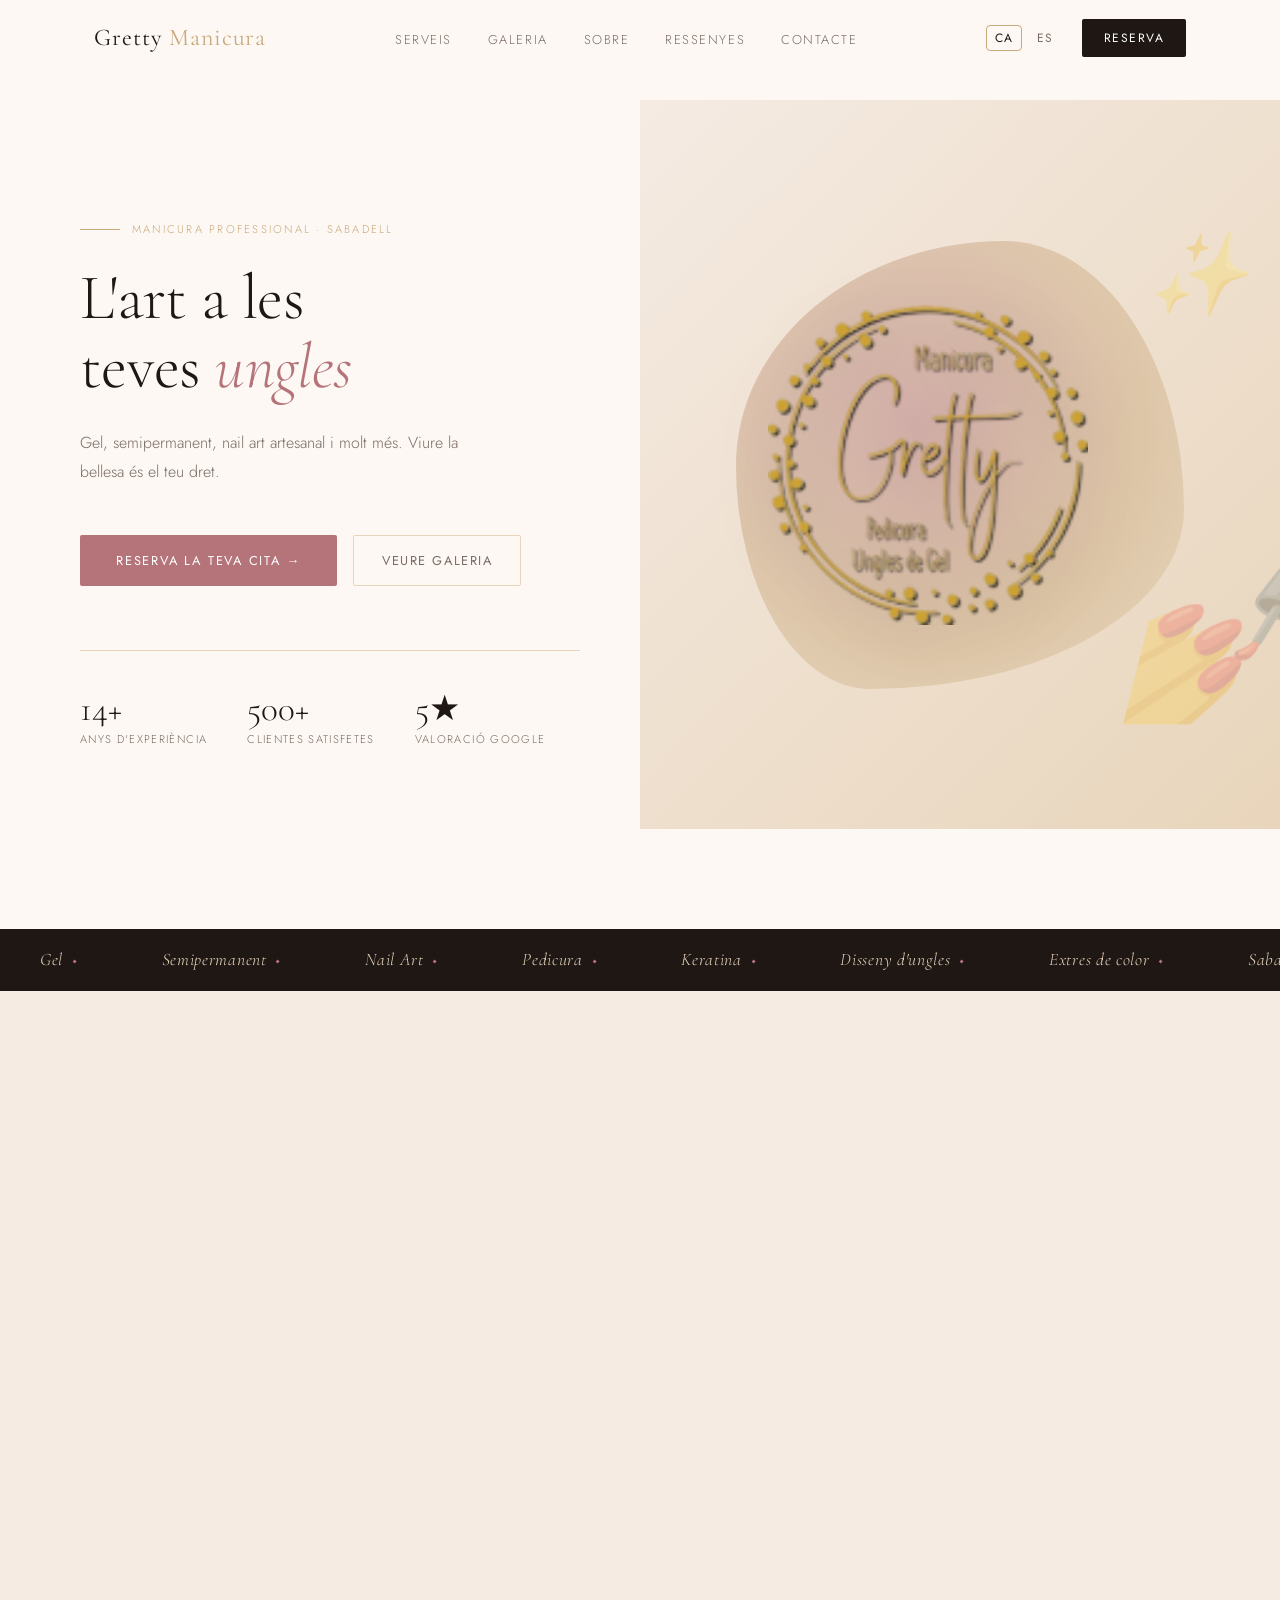
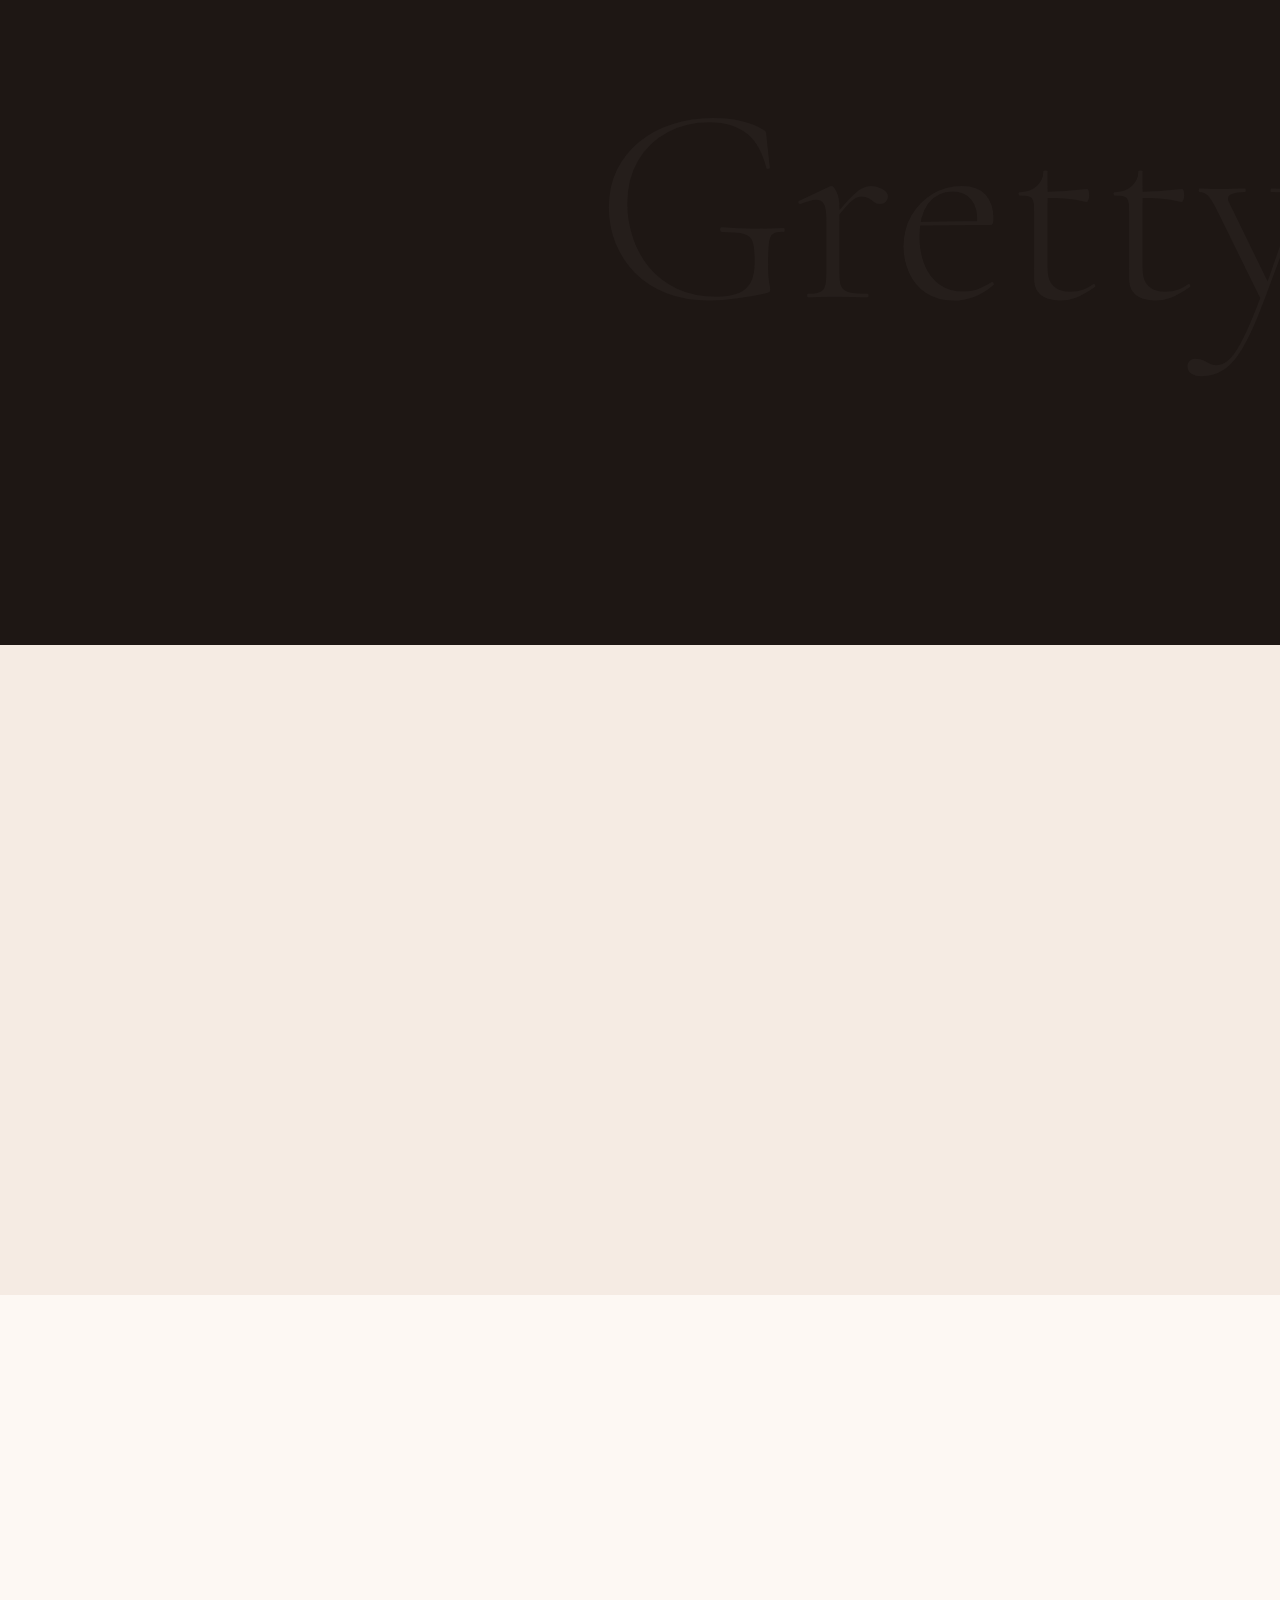
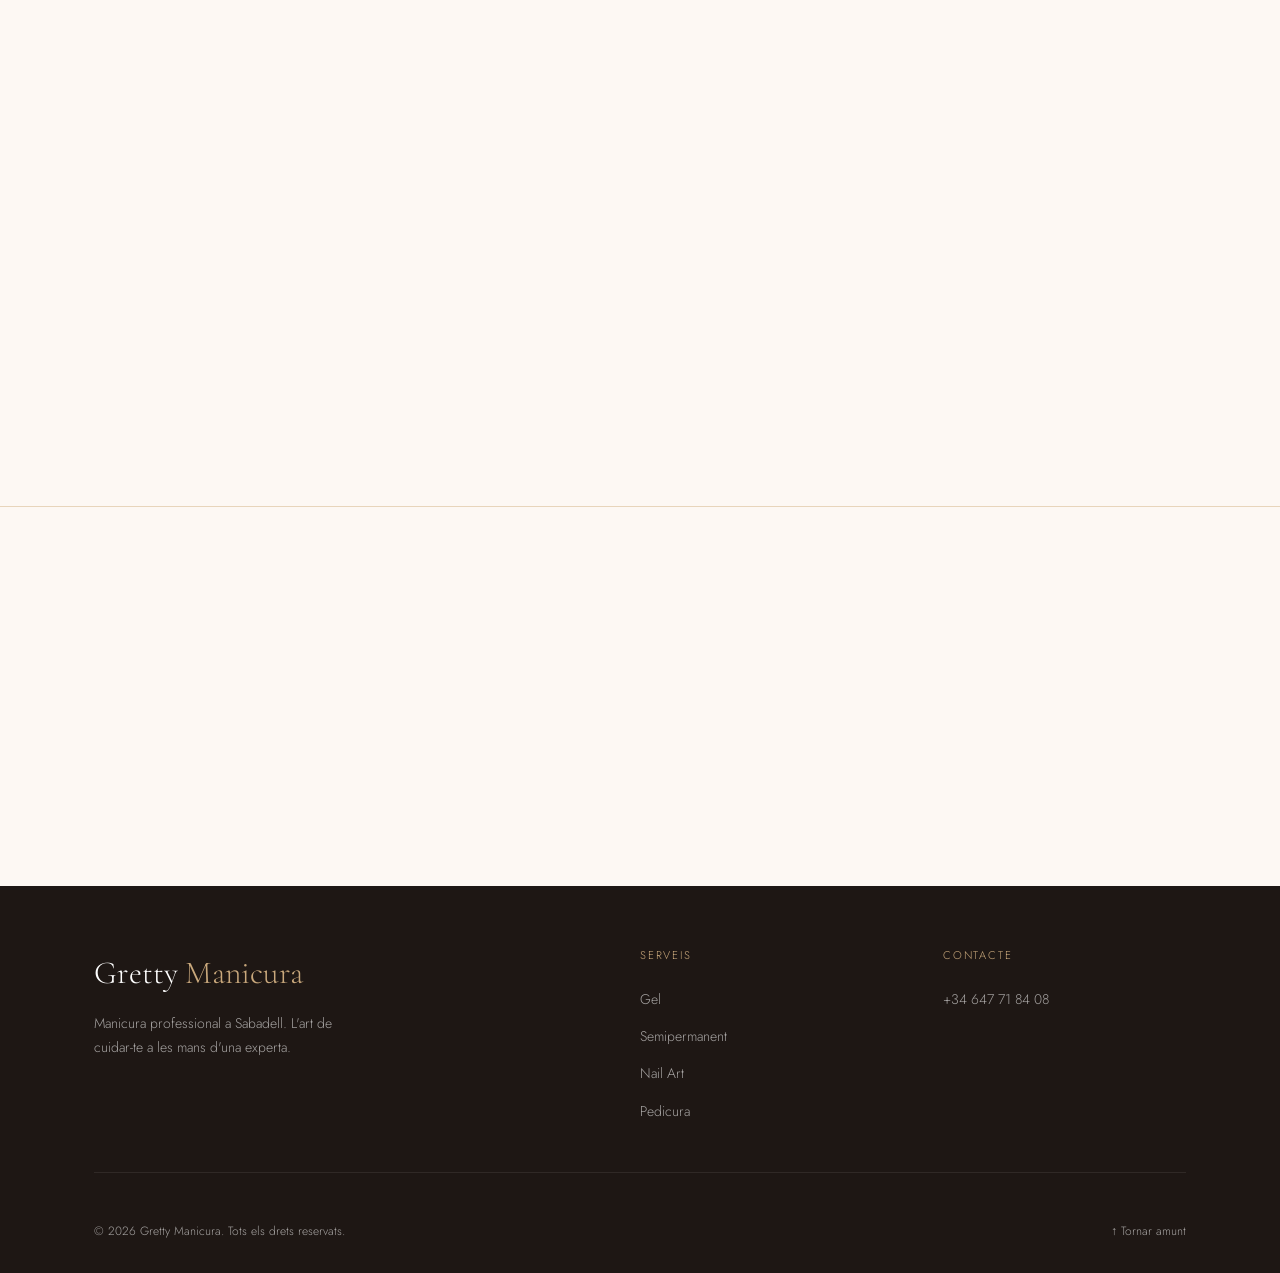
==== commit 636a2401: "arreglos" ====
--- a/index.html
+++ b/index.html
@@ -16,13 +16,13 @@
   <meta property="og:description" content="Manicura professional a Sabadell. Reserva la teva cita online." />
   <meta property="og:type" content="website" />
   <meta property="og:url" content="https://grettymanicura.com" />
-  <meta property="og:image" content="https://grettymanicura.com/preview.jpg" />
+  <meta property="og:image" content="https://grettymanicura.com/imgs/preview.jpg" />
   <meta property="og:locale" content="ca_ES" />
 
   <meta name="twitter:card" content="summary_large_image" />
   <meta name="twitter:title" content="Gretty Manicura – Sabadell" />
   <meta name="twitter:description" content="Manicura professional a Sabadell. Reserva la teva cita online." />
-  <meta name="twitter:image" content="https://grettymanicura.com/preview.jpg" />
+  <meta name="twitter:image" content="https://grettymanicura.com/imgs/preview.jpg" />
 
   <meta name="theme-color" content="#c9a87c" />
 
@@ -43,7 +43,7 @@
 
       <ul class="nav-links">
         <li><a href="#serveis" data-i18n="nav.serveis">Serveis</a></li>
-        <li><a href="#galeria" data-i18n="nav.galeria">Galeria</a></li>
+        <li><a href="gallery/" data-i18n="nav.galeria">Galeria</a></li>
         <li><a href="#sobre" data-i18n="nav.sobre">Sobre</a></li>
         <li><a href="#ressenyes" data-i18n="nav.ressenyes">Ressenyes</a></li>
         <li><a href="#contacte" data-i18n="nav.contacte">Contacte</a></li>
@@ -65,7 +65,7 @@
 
 <div class="mobile-menu" id="mobile-menu">
   <a href="#serveis" onclick="toggleMenu()" data-i18n="nav.serveis">Serveis</a>
-  <a href="#galeria" onclick="toggleMenu()" data-i18n="nav.galeria">Galeria</a>
+  <a href="gallery/" data-i18n="nav.galeria">Galeria</a>
   <a href="#sobre" onclick="toggleMenu()" data-i18n="nav.sobre">Sobre</a>
   <a href="#ressenyes" onclick="toggleMenu()" data-i18n="nav.ressenyes">Ressenyes</a>
   <a href="#contacte" onclick="toggleMenu()" data-i18n="nav.contacte">Contacte</a>
@@ -113,7 +113,7 @@
     <div class="hero-deco hero-deco-2">✨</div>
   </div>
   <div class="hero-logo-wrap">
-    <img src="favicon.png" alt="Gretty Manicura logo" class="hero-logo">
+    <img src="imgs/favicon.png" alt="Gretty Manicura logo" class="hero-logo">
   </div>
 </section>
 
@@ -197,31 +197,27 @@
     <div class="gallery-grid">
       <div class="gallery-item reveal" onclick="openLightbox(this)">
         <div class="gallery-img-inner">
-          <img src="foto1.png" alt="Nail art floral" loading="lazy"
-               onerror="this.parentNode.innerHTML='<div class=\'gallery-placeholder gallery-placeholder-1\'><span class=\'gallery-placeholder-emoji\'>💅</span></div>'" />
-        </div>
-        <div class="gallery-overlay"><span class="gallery-overlay-txt">Nail Art Floral</span></div>
+          <img src="imgs/mans%20(1).jpg" alt="Treball de manicura Gretty" loading="lazy" />
+        </div>
+        <div class="gallery-overlay"><span class="gallery-overlay-txt">Nail Art</span></div>
       </div>
       <div class="gallery-item reveal" onclick="openLightbox(this)">
         <div class="gallery-img-inner">
-          <img src="foto2.png" alt="Gel ombré" loading="lazy"
-               onerror="this.parentNode.innerHTML='<div class=\'gallery-placeholder gallery-placeholder-2\'><span class=\'gallery-placeholder-emoji\'>✨</span></div>'" />
-        </div>
-        <div class="gallery-overlay"><span class="gallery-overlay-txt">Gel Ombré</span></div>
+          <img src="imgs/mans%20(2).jpg" alt="Treball de manicura Gretty" loading="lazy" />
+        </div>
+        <div class="gallery-overlay"><span class="gallery-overlay-txt">Gel</span></div>
       </div>
       <div class="gallery-item reveal" onclick="openLightbox(this)">
         <div class="gallery-img-inner">
-          <img src="foto3.png" alt="Semipermanent" loading="lazy"
-               onerror="this.parentNode.innerHTML='<div class=\'gallery-placeholder gallery-placeholder-3\'><span class=\'gallery-placeholder-emoji\'>🌸</span></div>'" />
+          <img src="imgs/mans%20(3).jpg" alt="Treball de manicura Gretty" loading="lazy" />
         </div>
         <div class="gallery-overlay"><span class="gallery-overlay-txt">Semipermanent</span></div>
       </div>
       <div class="gallery-item reveal" onclick="openLightbox(this)">
         <div class="gallery-img-inner">
-          <img src="foto4.png" alt="Nail Art geomètric" loading="lazy"
-               onerror="this.parentNode.innerHTML='<div class=\'gallery-placeholder gallery-placeholder-4\'><span class=\'gallery-placeholder-emoji\'>💎</span></div>'" />
-        </div>
-        <div class="gallery-overlay"><span class="gallery-overlay-txt">Art Geomètric</span></div>
+          <img src="imgs/mans%20(4).jpg" alt="Treball de manicura Gretty" loading="lazy" />
+        </div>
+        <div class="gallery-overlay"><span class="gallery-overlay-txt">Disseny</span></div>
       </div>
     </div>
     <div class="reveal" style="text-align:center; margin-top:40px;">
@@ -318,13 +314,6 @@
             <div>
               <div class="contact-detail-lbl" data-i18n="contacte.tel">Telèfon</div>
               <div class="contact-detail-val"><a href="tel:+34647718408">+34 647 71 84 08</a></div>
-            </div>
-          </div>
-          <div class="contact-detail reveal">
-            <div class="contact-detail-icon">✉️</div>
-            <div>
-              <div class="contact-detail-lbl" data-i18n="contacte.email">Email</div>
-              <div class="contact-detail-val"><a href="mailto:grettymanicura@gmail.com">grettymanicura@gmail.com</a></div>
             </div>
           </div>
           <div class="contact-detail reveal">
@@ -347,54 +336,21 @@
               </a>
             </div>
           </div>
-        </div>
-      </div>
-
-      <div class="booking-form reveal" id="booking-form-wrap">
-        <h3 class="form-title" data-i18n="form.title">Demana cita</h3>
-        <div id="form-success" class="form-success">
-          <span data-i18n="form.success">✓ Cita sol·licitada! Et contactarem aviat.</span>
-        </div>
-        <form id="booking-form" novalidate>
-          <div class="form-row">
-            <div class="form-group">
-              <label class="form-label" for="f-nom" data-i18n="form.nom">Nom</label>
-              <input class="form-input" id="f-nom" type="text" required autocomplete="given-name" />
-            </div>
-            <div class="form-group">
-              <label class="form-label" for="f-tel" data-i18n="form.tel">Telèfon</label>
-              <input class="form-input" id="f-tel" type="tel" required autocomplete="tel" />
-            </div>
-          </div>
-          <div class="form-group">
-            <label class="form-label" for="f-email">Email</label>
-            <input class="form-input" id="f-email" type="email" autocomplete="email" />
-          </div>
-          <div class="form-row">
-            <div class="form-group">
-              <label class="form-label" for="f-servei" data-i18n="form.servei">Servei</label>
-              <select class="form-select" id="f-servei" required>
-                <option value="" data-i18n="form.sel">— Selecciona —</option>
-                <option data-i18n="serveis.gel.nom">Gel</option>
-                <option data-i18n="serveis.semi.nom">Semipermanent</option>
-                <option data-i18n="serveis.art.nom">Nail Art</option>
-                <option data-i18n="serveis.pedi.nom">Pedicura</option>
-                <option data-i18n="serveis.acril.nom">Acrílic</option>
-                <option data-i18n="serveis.retoc.nom">Retoc & Retirada</option>
-              </select>
-            </div>
-            <div class="form-group">
-              <label class="form-label" for="f-data" data-i18n="form.data">Data preferida</label>
-              <input class="form-input" id="f-data" type="date" required />
-            </div>
-          </div>
-          <div class="form-group">
-            <label class="form-label" for="f-msg" data-i18n="form.msg">Comentaris</label>
-            <textarea class="form-textarea" id="f-msg" rows="3"></textarea>
-          </div>
-          <button class="form-submit" type="submit" data-i18n="form.submit">Enviar sol·licitud</button>
-          <p class="form-note" data-i18n="form.note">Et confirmarem la cita per telèfon o WhatsApp.</p>
-        </form>
+          <div class="reveal">
+            <a class="social-link" href="gallery/" data-i18n="galeria.veure">Veure galeria completa →</a>
+          </div>
+        </div>
+      </div>
+
+      <div class="booking-form reveal" id="booking-card">
+        <h3 class="form-title" data-i18n="booksy.title">Reserva la teva cita</h3>
+        <p class="form-note" style="text-align:left; margin:0 0 28px; font-size:.95rem; line-height:1.7;" data-i18n="booksy.text">
+          Gestionem totes les cites a través de Booksy. Tria el servei, el dia i l'hora en pocs segons.
+        </p>
+        <a class="form-submit" style="display:block; text-align:center; text-decoration:none;"
+           href="https://booksy.com/es-es/77517_gretty-manicura_salon-de-unas_49363_sabadell"
+           target="_blank" rel="noopener" data-i18n="booksy.cta">Reservar a Booksy →</a>
+        <p class="form-note" data-i18n="booksy.note">O truca'ns directament al +34 647 71 84 08.</p>
       </div>
     </div>
   </div>
@@ -440,8 +396,6 @@
   </div>
 </footer>
 
-<div class="toast" id="toast"></div>
-
 <script src="assets/js/main.js" defer></script>
 </body>
 </html>
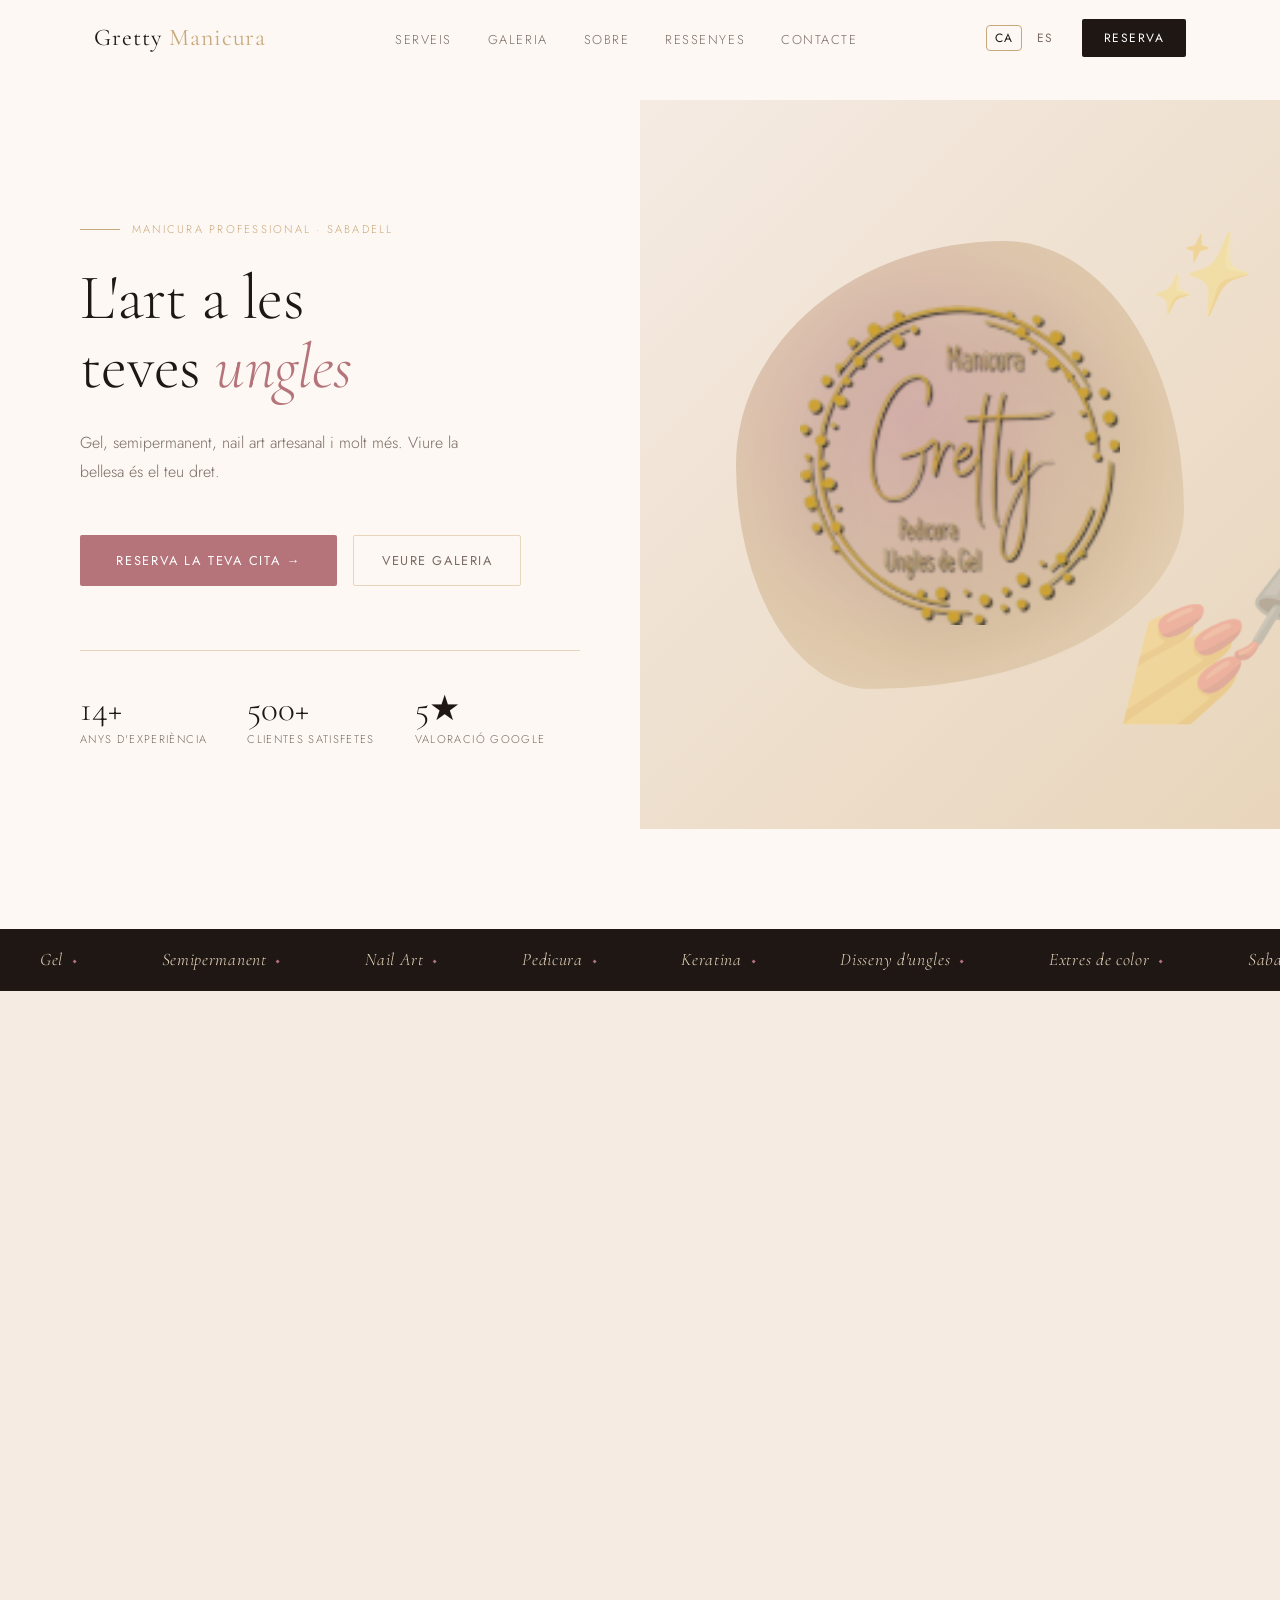
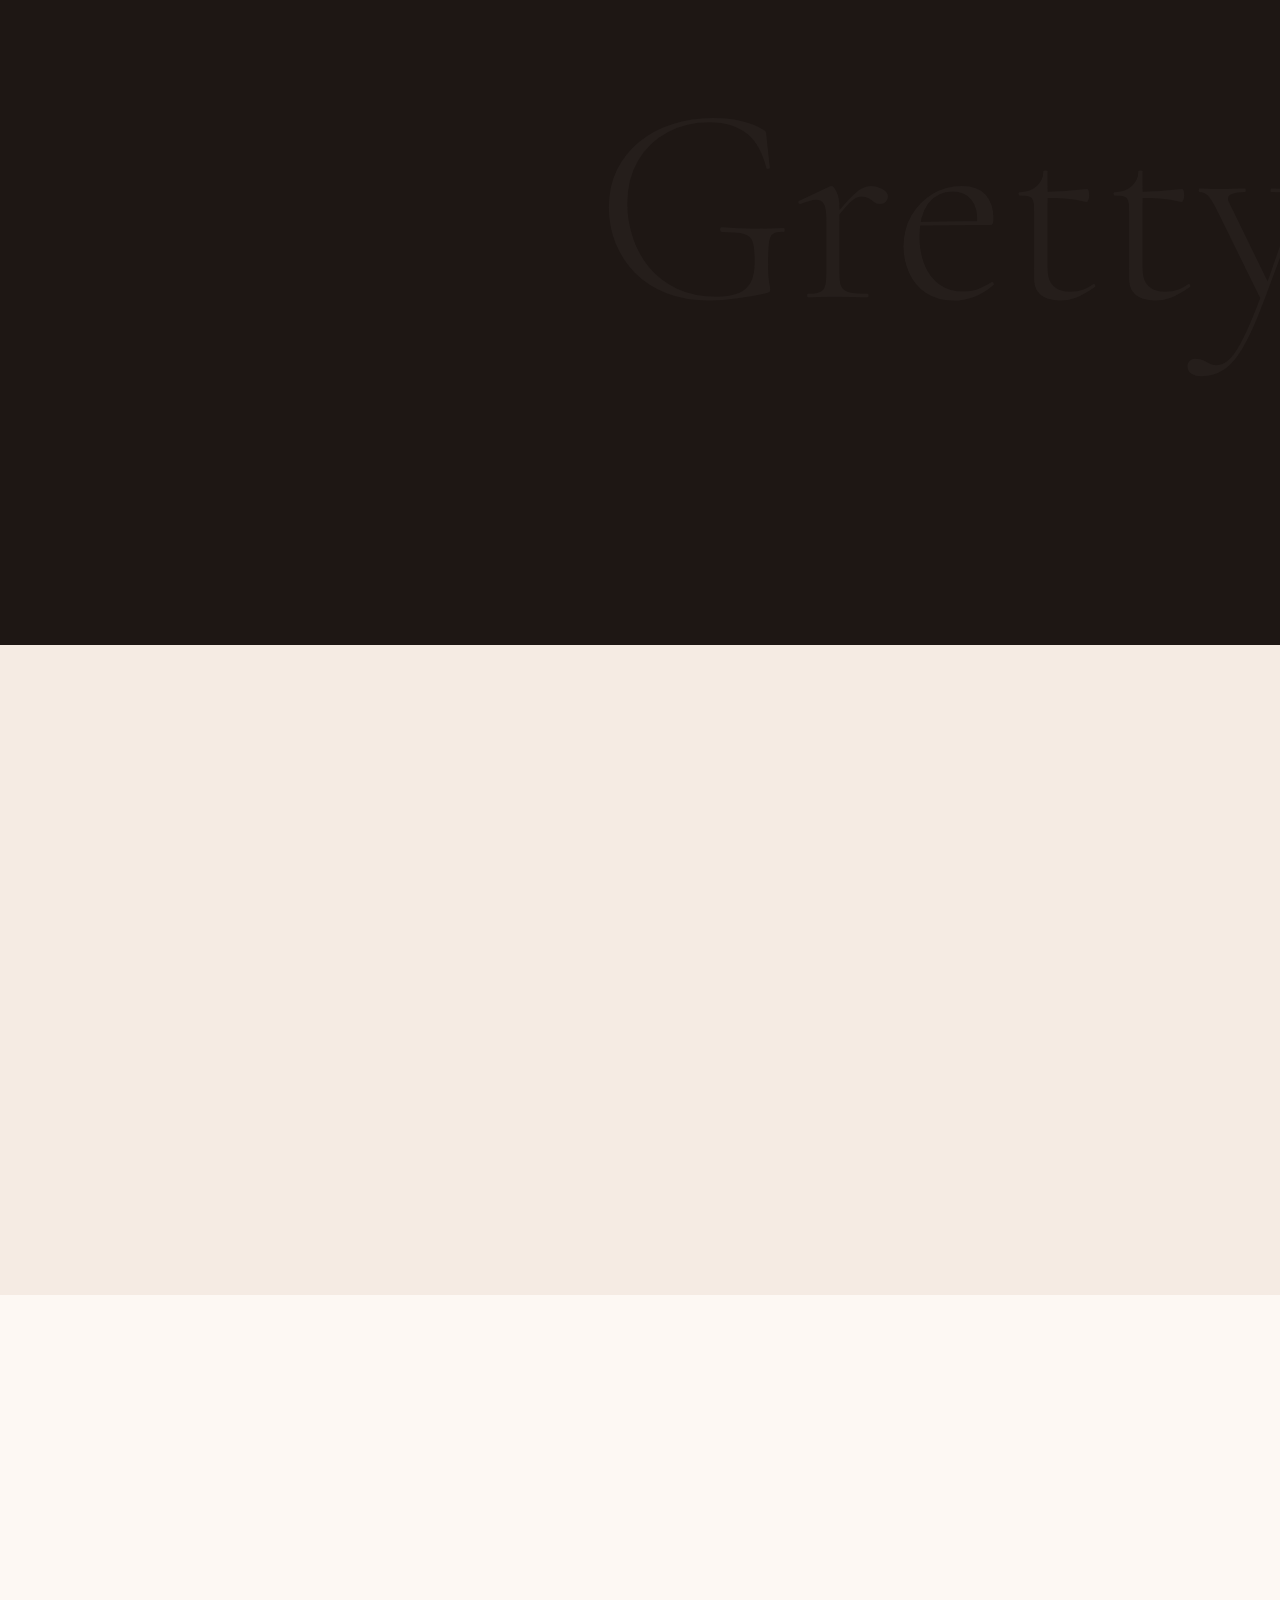
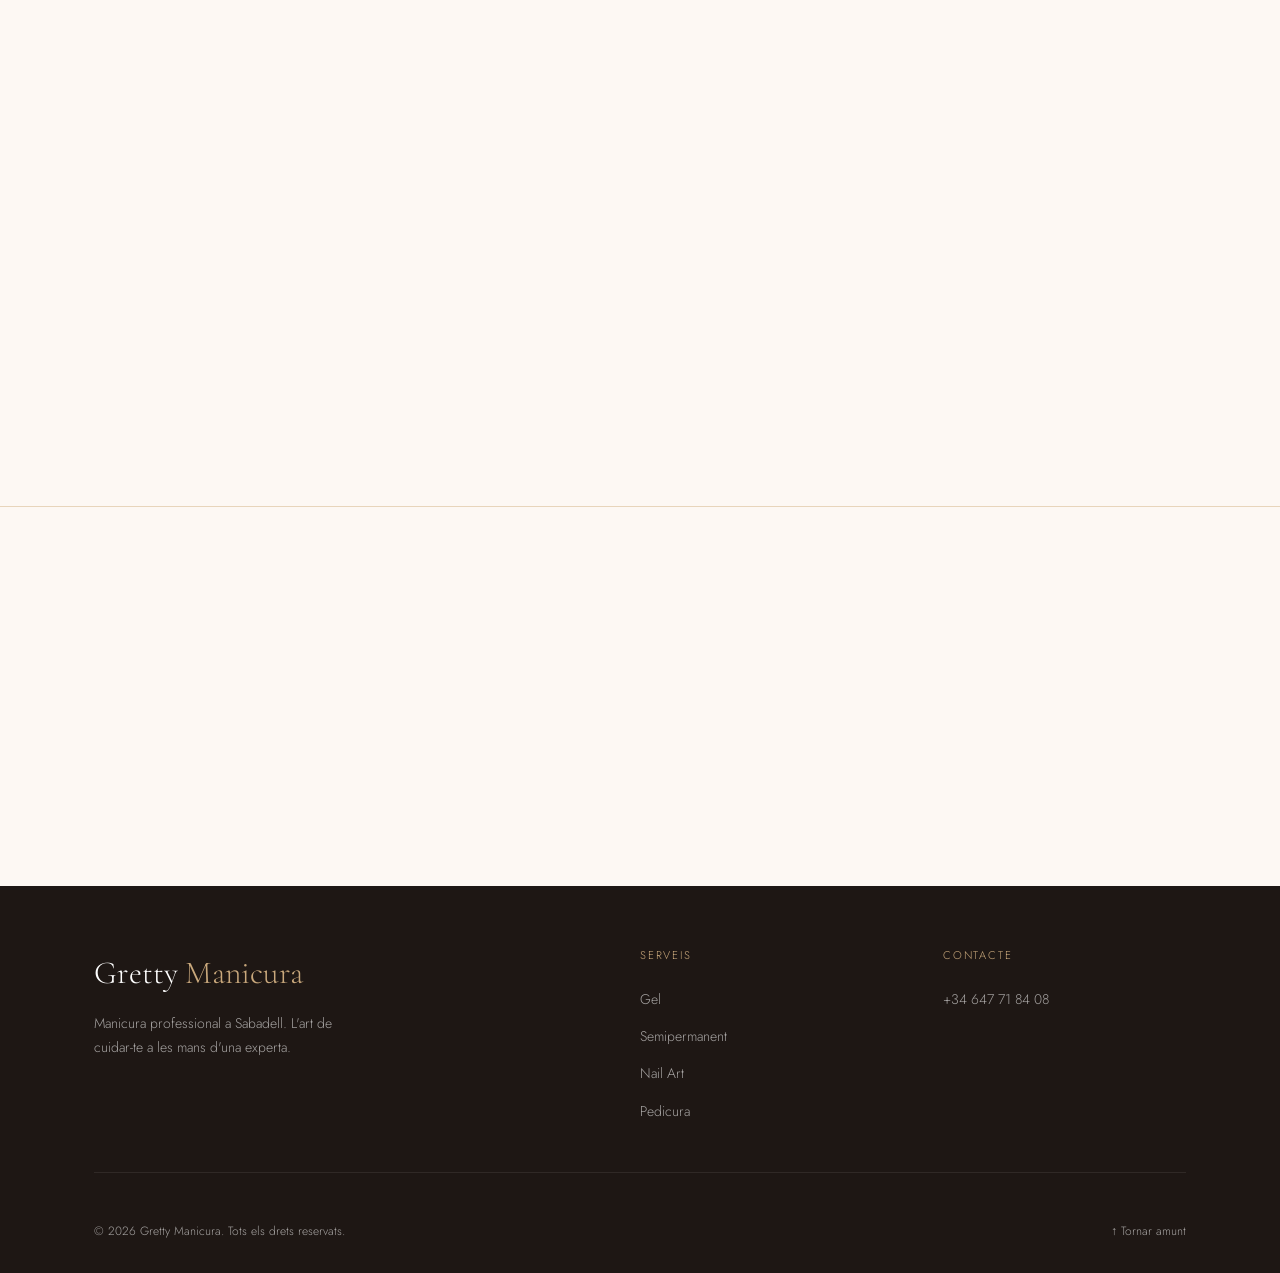
==== commit b8c64985: "gretty" ====
--- a/index.html
+++ b/index.html
@@ -107,13 +107,13 @@
       </div>
     </div>
   </div>
-  <div class="hero-right" aria-hidden="true">
-    <div class="hero-blob"></div>
-    <div class="hero-deco hero-deco-1">💅</div>
-    <div class="hero-deco hero-deco-2">✨</div>
-  </div>
-  <div class="hero-logo-wrap">
-    <img src="imgs/favicon.png" alt="Gretty Manicura logo" class="hero-logo">
+  <div class="hero-right">
+    <div class="hero-blob" aria-hidden="true"></div>
+    <div class="hero-deco hero-deco-1" aria-hidden="true">💅</div>
+    <div class="hero-deco hero-deco-2" aria-hidden="true">✨</div>
+    <div class="hero-logo-wrap">
+      <img src="imgs/favicon.png" alt="Gretty Manicura logo" class="hero-logo">
+    </div>
   </div>
 </section>
 
@@ -236,8 +236,7 @@
     <div class="about-grid">
       <div class="about-img-wrap reveal">
         <div class="about-img-frame">
-          <!-- Replace src with a photo of Gretty -->
-          <div style="width:100%;height:100%;display:flex;align-items:center;justify-content:center;font-size:8rem;opacity:.3;">💅</div>
+          <img src="imgs/gretty.jpg" alt="Gretty, manicurista a Sabadell" loading="lazy" />
         </div>
         <div class="about-badge">
           <div class="about-badge-num">14</div>
--- a/assets/css/styles.css
+++ b/assets/css/styles.css
@@ -232,8 +232,8 @@
   position: absolute;
   z-index: 2;
   top: 50%;
-  right: 15%;
-  transform: translateY(-50%);
+  left: 50%;
+  transform: translate(-50%, -50%);
 }
 
 .hero-logo {
@@ -640,13 +640,20 @@
 .toast.show { transform: translateX(-50%) translateY(0); opacity: 1; }
 
 @media (max-width: 960px) {
-  #hero { grid-template-columns: 1fr; }
-  .hero-left { padding: 120px 32px 60px; }
-  .hero-right { display: none; }
+  #hero { grid-template-columns: 1fr; min-height: auto; }
+  .hero-left { padding: 120px 32px 40px; }
+  .hero-right {
+    display: block; position: relative;
+    min-height: 340px; overflow: visible;
+  }
+  .hero-right::before { display: none; }
+  .hero-deco { display: none; }
+  .hero-blob { width: 280px; max-width: 80vw; }
+  .hero-logo { width: 200px; max-width: 55vw; }
   .services-header { grid-template-columns: 1fr; }
   .services-grid { grid-template-columns: 1fr 1fr; }
-  .about-grid { grid-template-columns: 1fr; }
-  .about-img-wrap { display: none; }
+  .about-grid { grid-template-columns: 1fr; gap: 48px; }
+  .about-img-wrap { display: block; max-width: 360px; margin: 0 auto; }
   .reviews-grid { grid-template-columns: 1fr 1fr; }
   .contact-grid { grid-template-columns: 1fr; }
   .footer-top { grid-template-columns: 1fr 1fr; }
@@ -665,6 +672,9 @@
   .services-grid { grid-template-columns: 1fr; }
   .reviews-grid { grid-template-columns: 1fr; }
   .hero-stats { gap: 24px; }
+  .hero-right { min-height: 280px; }
+  .hero-blob { width: 230px; }
+  .hero-logo { width: 160px; }
   .form-row { grid-template-columns: 1fr; }
   .footer-top { grid-template-columns: 1fr; gap: 36px; }
   .footer-bottom { flex-direction: column; gap: 12px; text-align: center; }
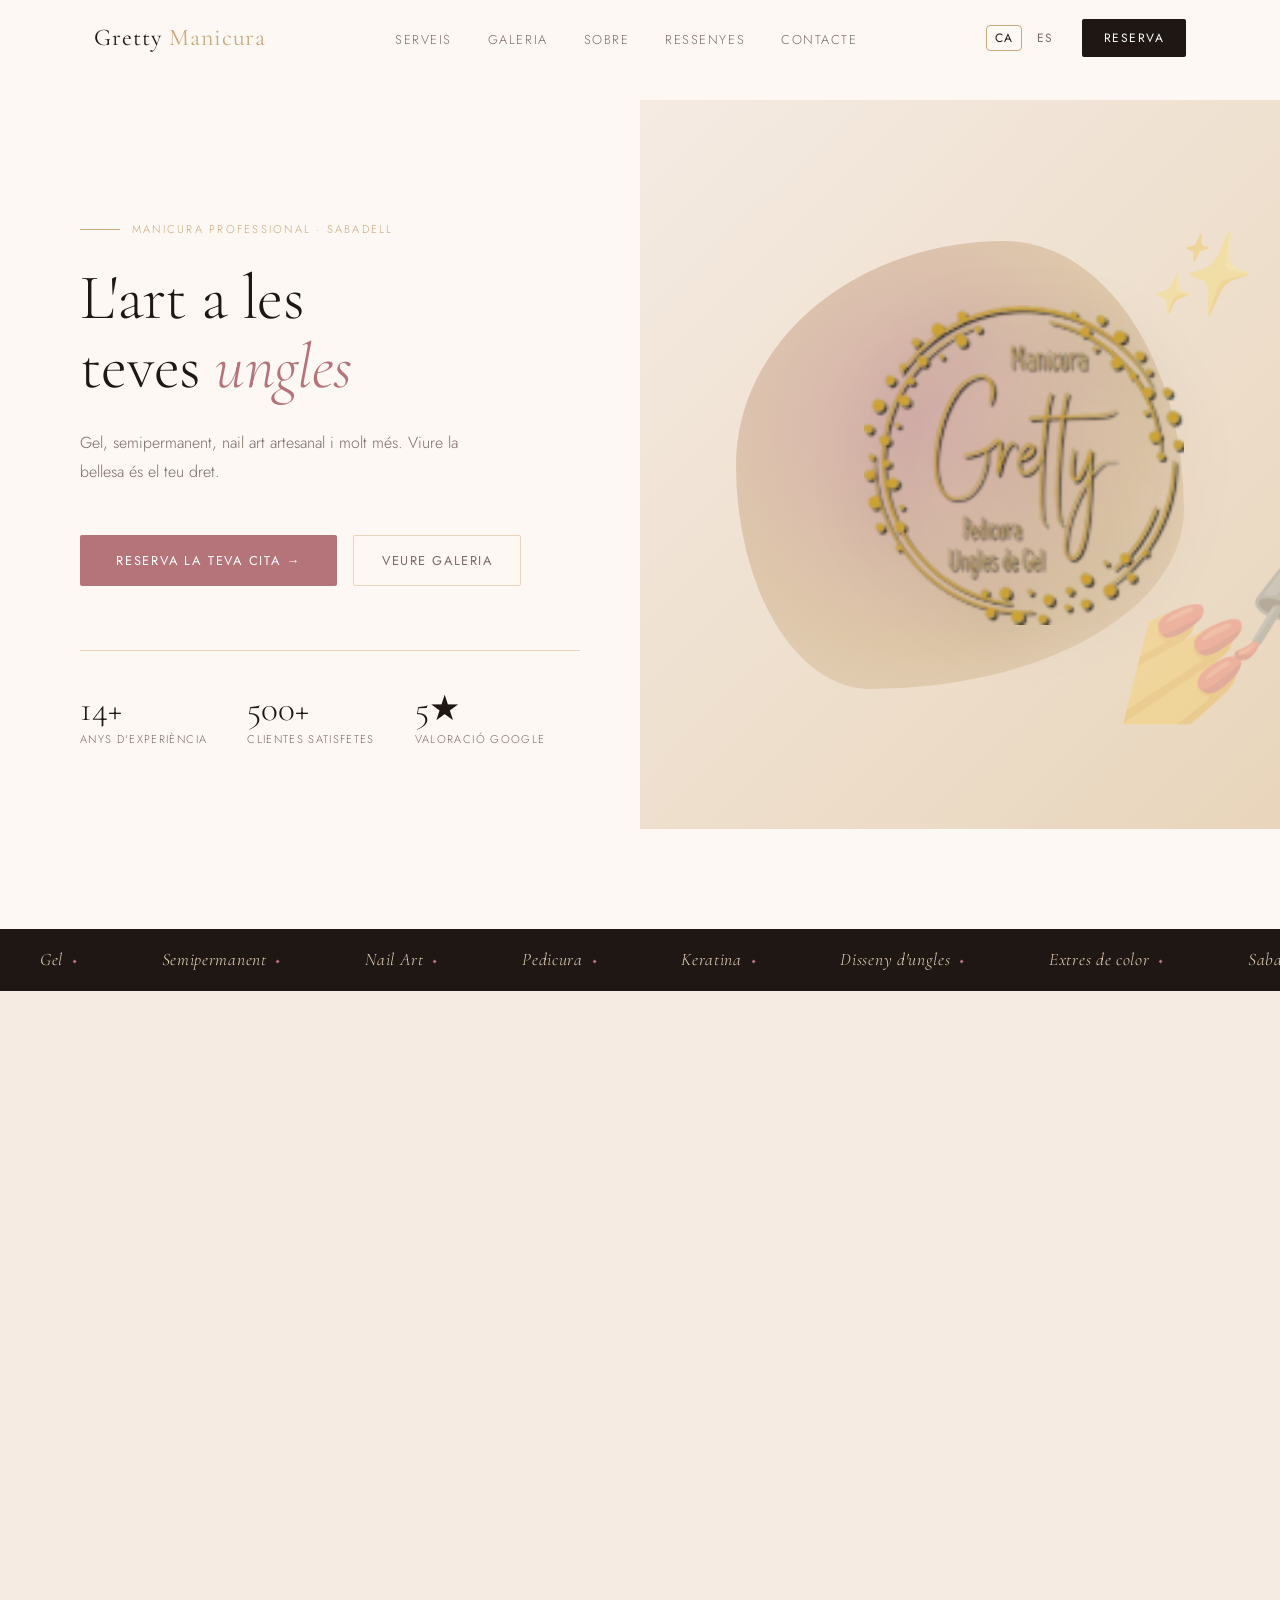
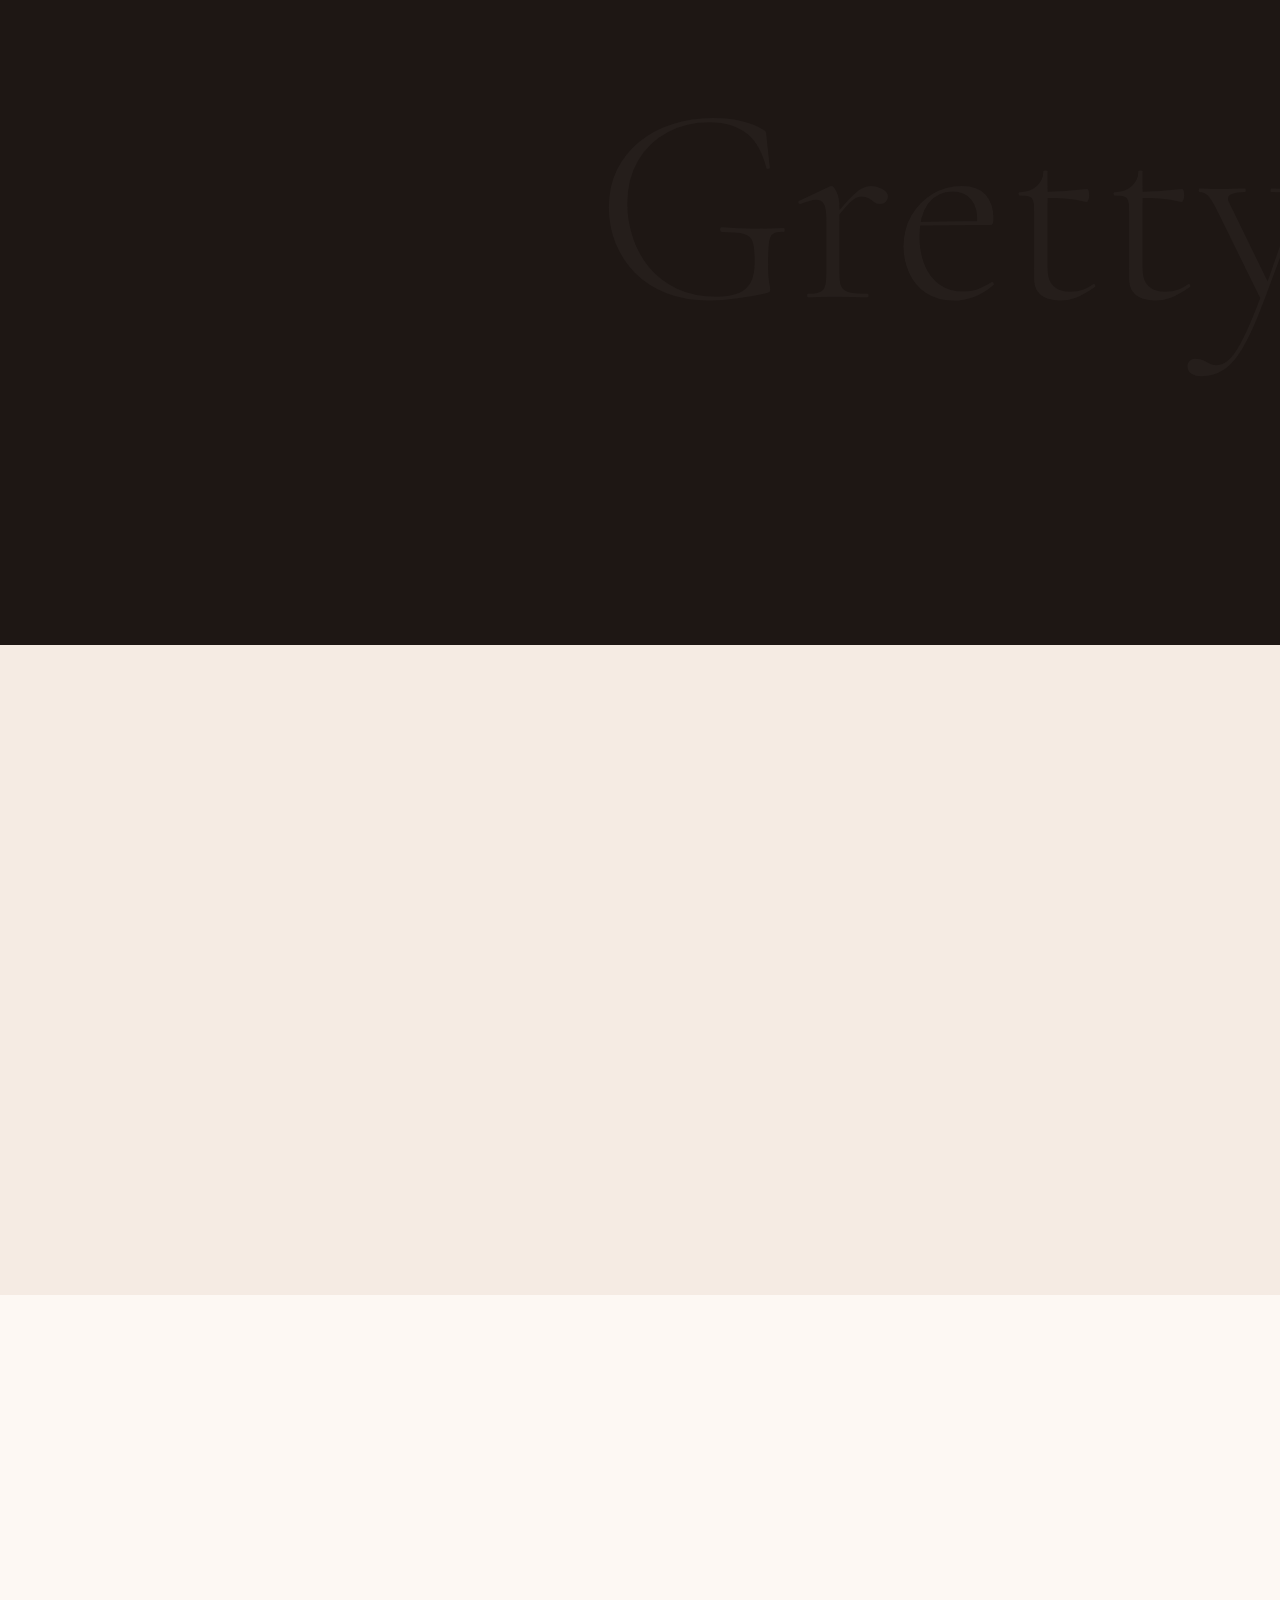
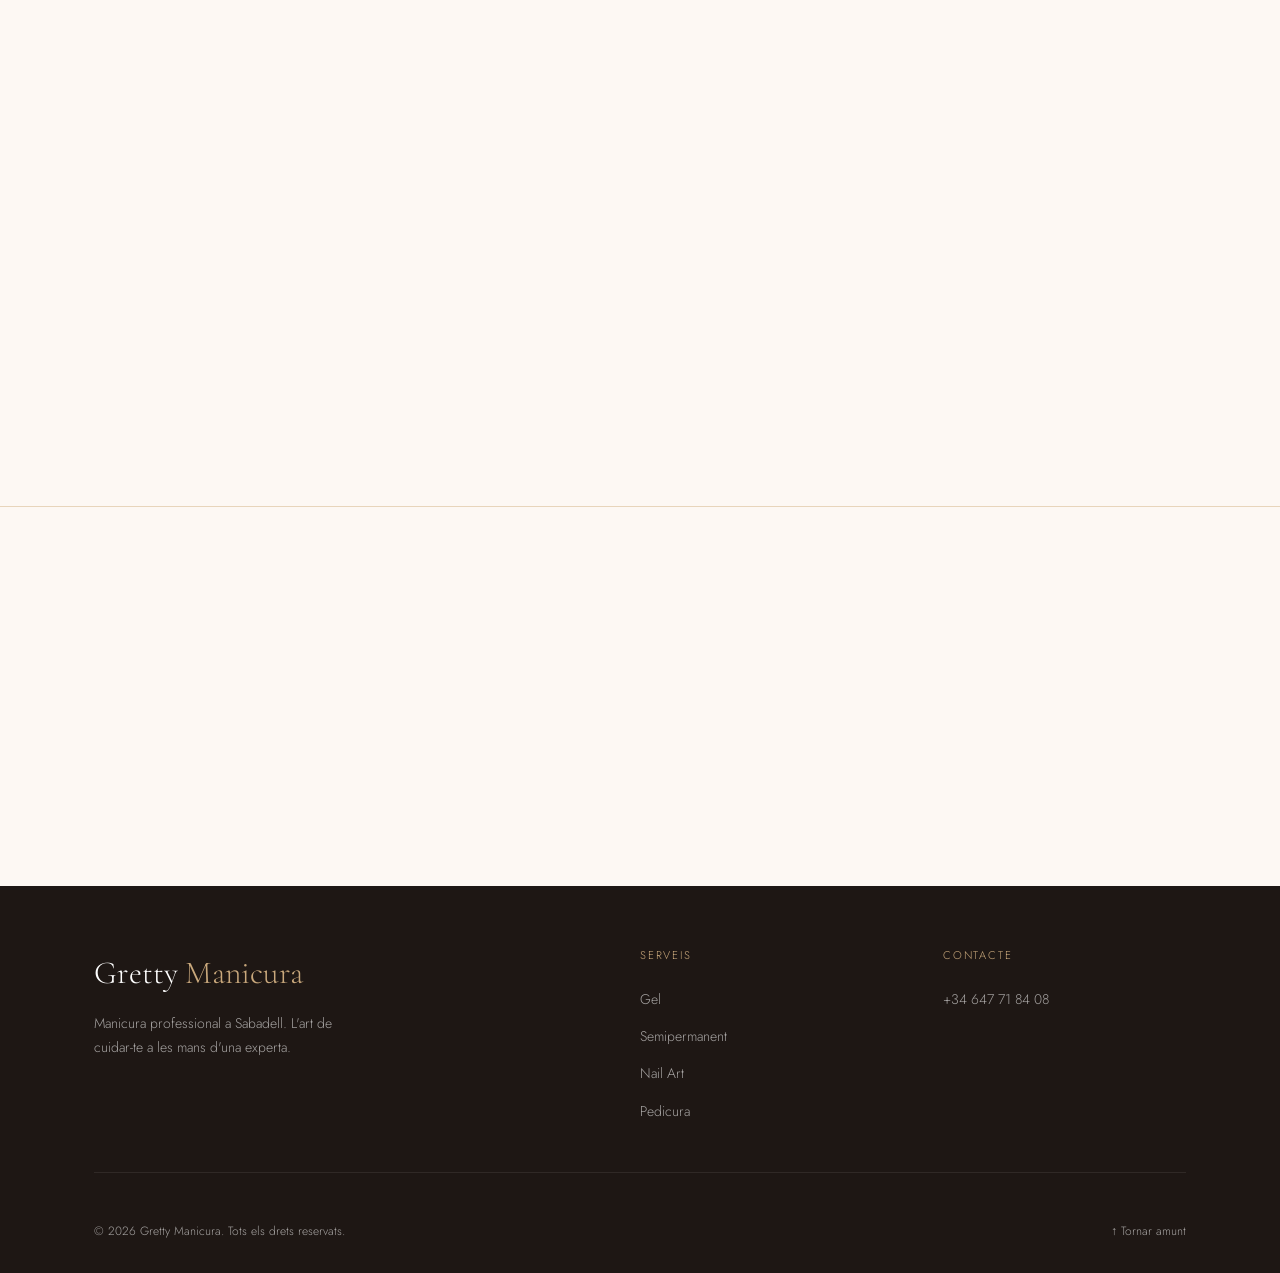
==== commit c2648843: "v3" ====
--- a/index.html
+++ b/index.html
@@ -32,7 +32,7 @@
   <link rel="preconnect" href="https://fonts.gstatic.com" crossorigin />
   <link href="https://fonts.googleapis.com/css2?family=Cormorant+Garamond:ital,wght@0,300;0,400;0,600;1,300;1,400&family=Jost:wght@300;400;500&display=swap" rel="stylesheet" />
 
-  <link rel="stylesheet" href="assets/css/styles.css" />
+  <link rel="stylesheet" href="assets/css/styles.css?v=3" />
 </head>
 <body>
 
@@ -395,6 +395,6 @@
   </div>
 </footer>
 
-<script src="assets/js/main.js" defer></script>
+<script src="assets/js/main.js?v=3" defer></script>
 </body>
 </html>
--- a/assets/css/styles.css
+++ b/assets/css/styles.css
@@ -232,8 +232,8 @@
   position: absolute;
   z-index: 2;
   top: 50%;
-  left: 50%;
-  transform: translate(-50%, -50%);
+  right: 15%;
+  transform: translateY(-50%);
 }
 
 .hero-logo {
@@ -650,6 +650,7 @@
   .hero-deco { display: none; }
   .hero-blob { width: 280px; max-width: 80vw; }
   .hero-logo { width: 200px; max-width: 55vw; }
+  .hero-logo-wrap { right: auto; left: 50%; transform: translate(-50%, -50%); }
   .services-header { grid-template-columns: 1fr; }
   .services-grid { grid-template-columns: 1fr 1fr; }
   .about-grid { grid-template-columns: 1fr; gap: 48px; }
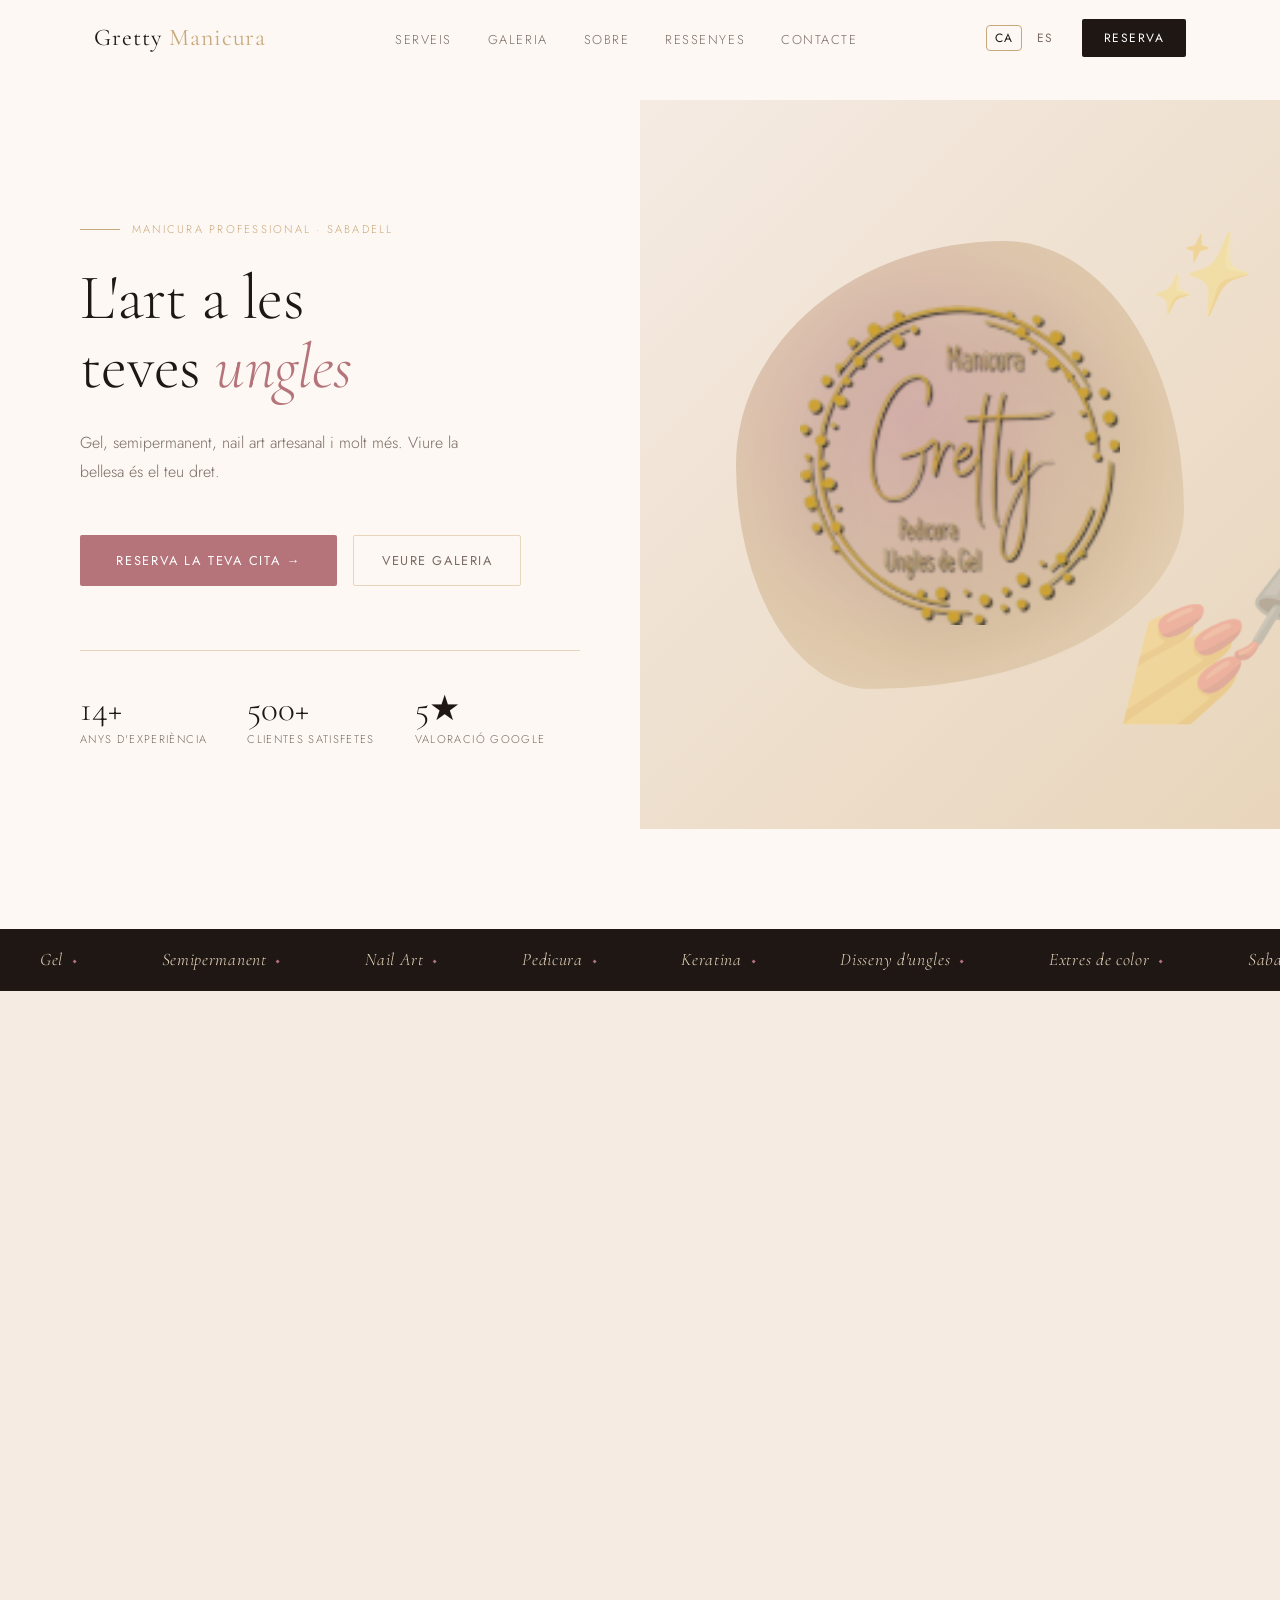
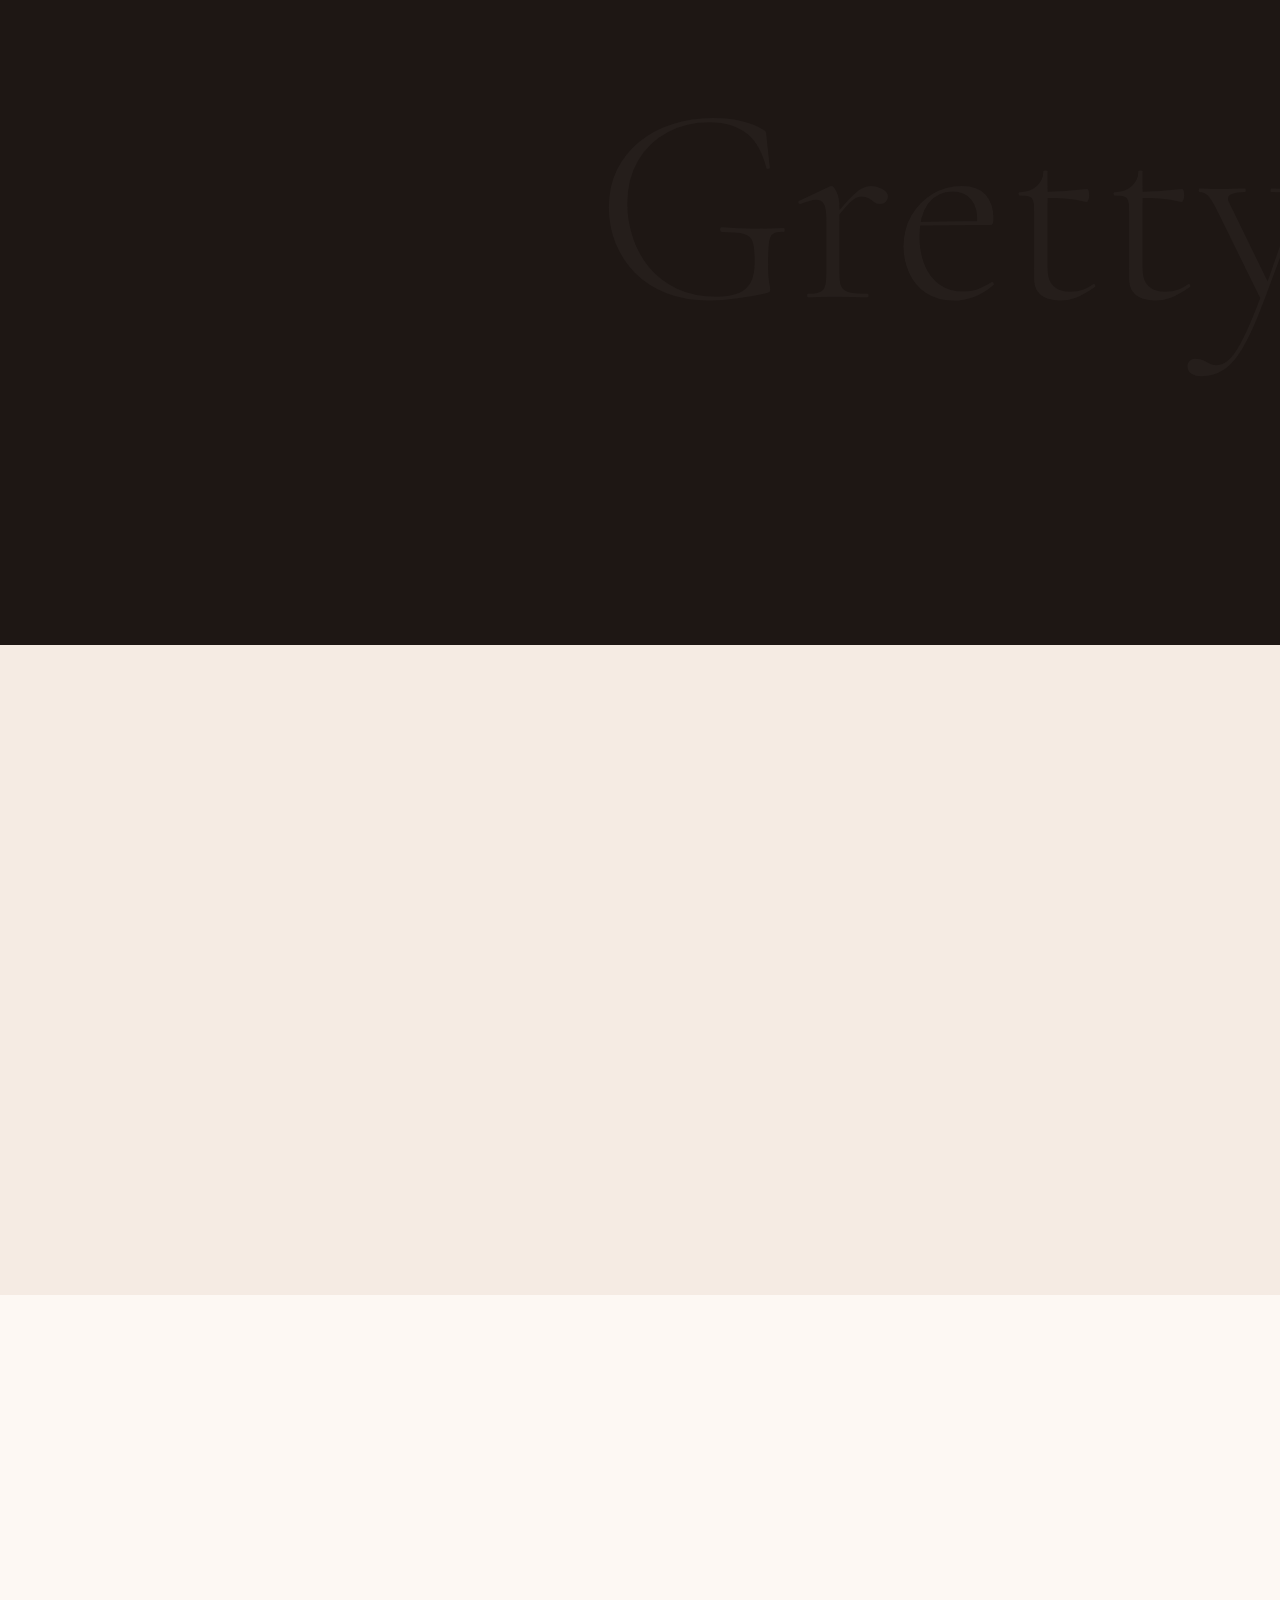
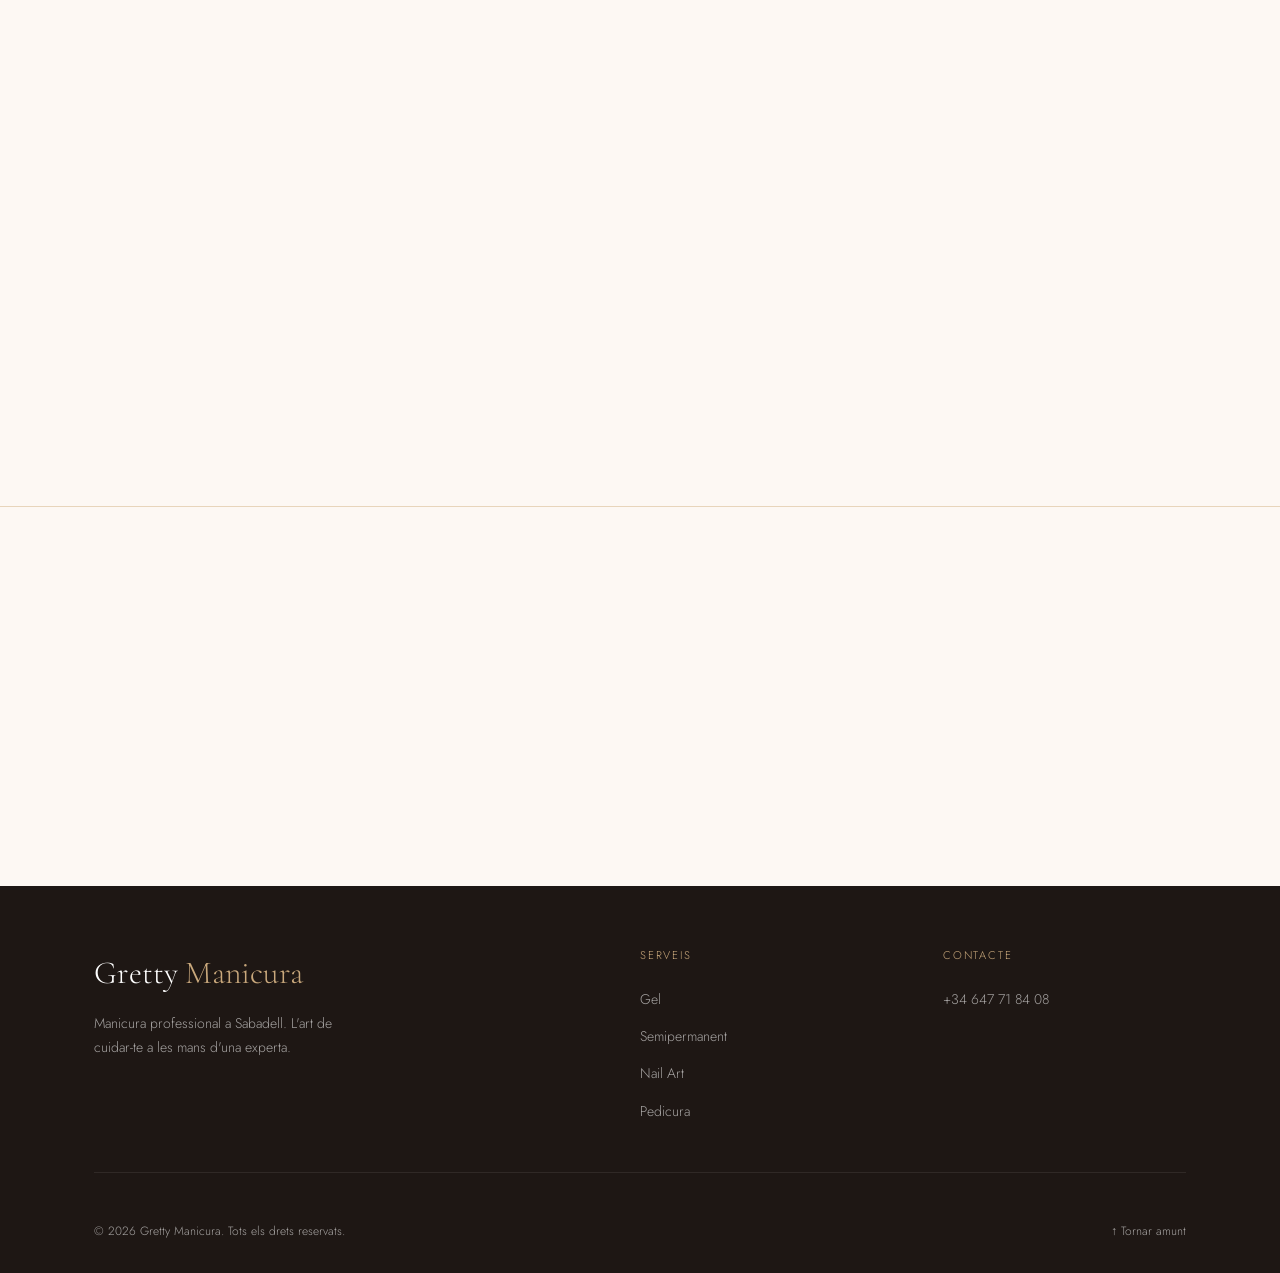
==== commit f6c2f512: "cambios" ====
--- a/index.html
+++ b/index.html
@@ -32,7 +32,7 @@
   <link rel="preconnect" href="https://fonts.gstatic.com" crossorigin />
   <link href="https://fonts.googleapis.com/css2?family=Cormorant+Garamond:ital,wght@0,300;0,400;0,600;1,300;1,400&family=Jost:wght@300;400;500&display=swap" rel="stylesheet" />
 
-  <link rel="stylesheet" href="assets/css/styles.css?v=3" />
+  <link rel="stylesheet" href="assets/css/styles.css?v=4" />
 </head>
 <body>
 
@@ -395,6 +395,6 @@
   </div>
 </footer>
 
-<script src="assets/js/main.js?v=3" defer></script>
+<script src="assets/js/main.js?v=4" defer></script>
 </body>
 </html>
--- a/assets/css/styles.css
+++ b/assets/css/styles.css
@@ -232,8 +232,8 @@
   position: absolute;
   z-index: 2;
   top: 50%;
-  right: 15%;
-  transform: translateY(-50%);
+  left: 50%;
+  transform: translate(-50%, -50%);
 }
 
 .hero-logo {
@@ -650,7 +650,6 @@
   .hero-deco { display: none; }
   .hero-blob { width: 280px; max-width: 80vw; }
   .hero-logo { width: 200px; max-width: 55vw; }
-  .hero-logo-wrap { right: auto; left: 50%; transform: translate(-50%, -50%); }
   .services-header { grid-template-columns: 1fr; }
   .services-grid { grid-template-columns: 1fr 1fr; }
   .about-grid { grid-template-columns: 1fr; gap: 48px; }
